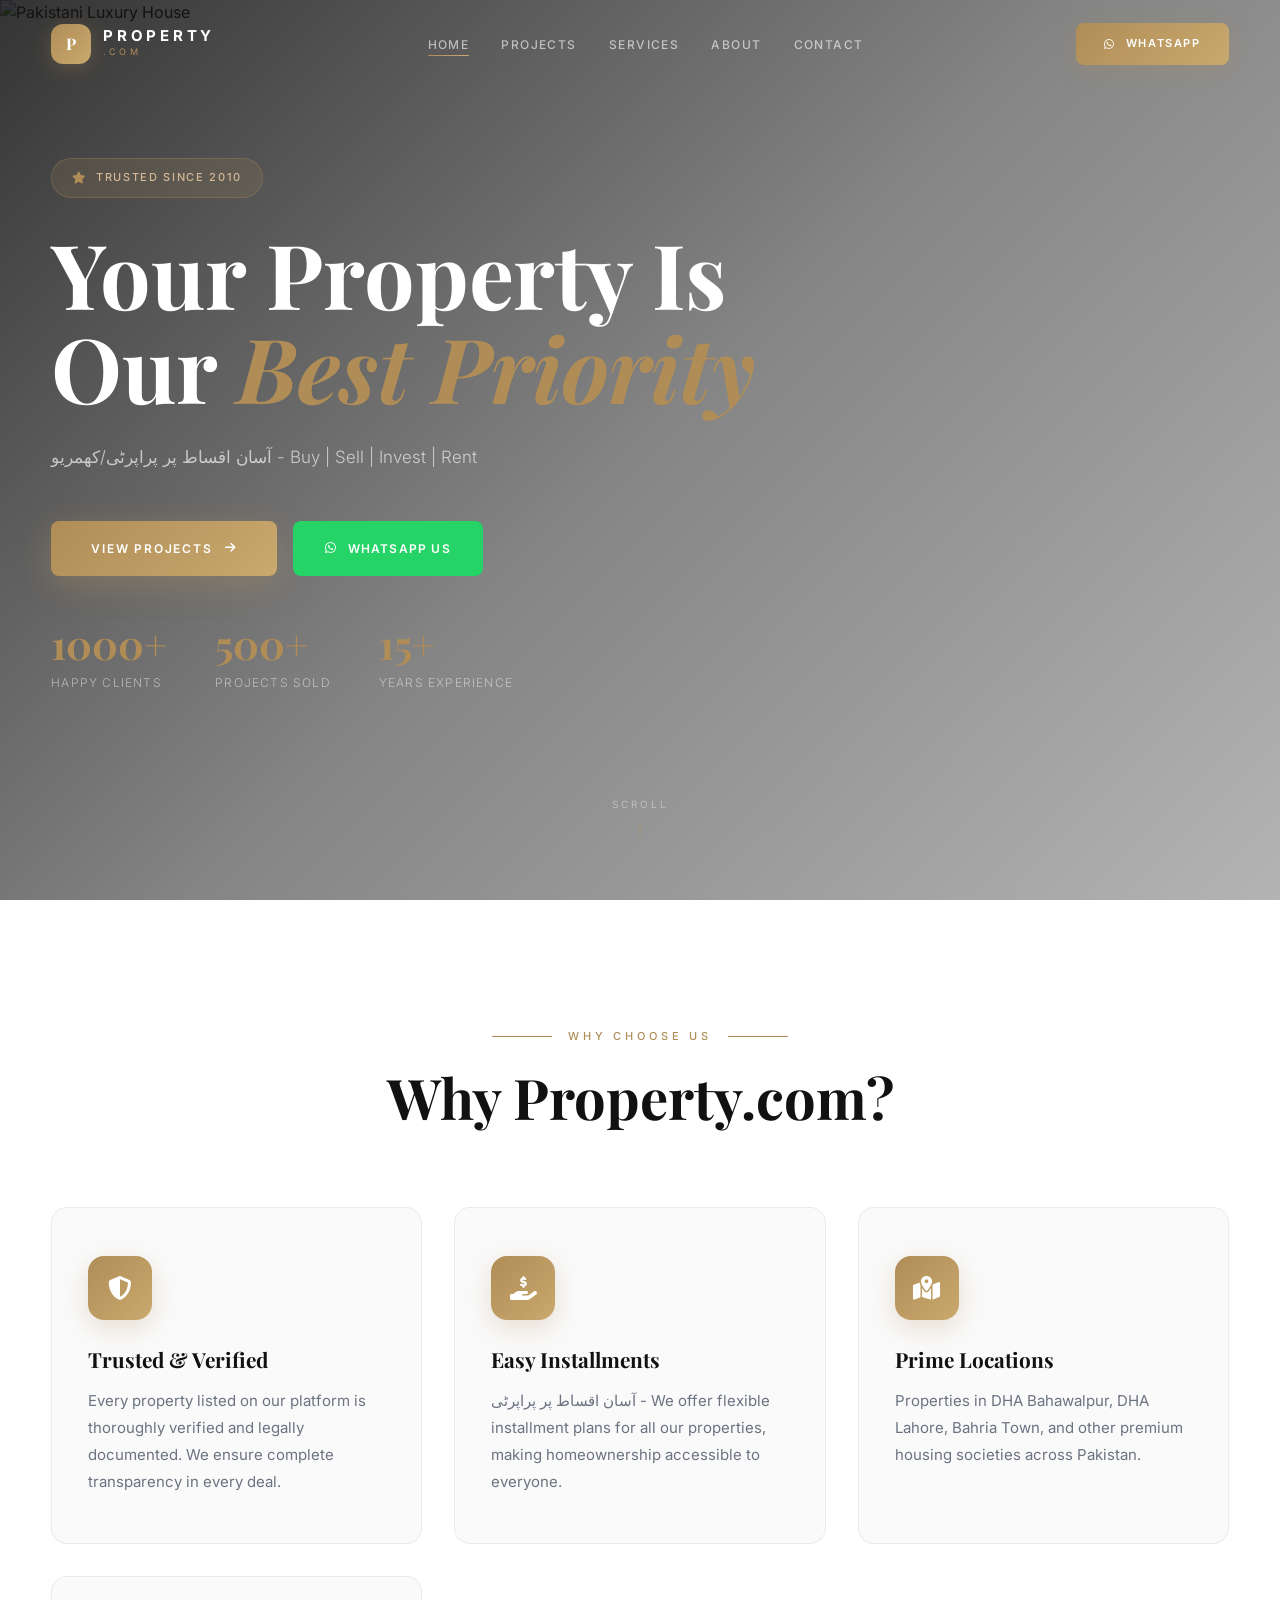
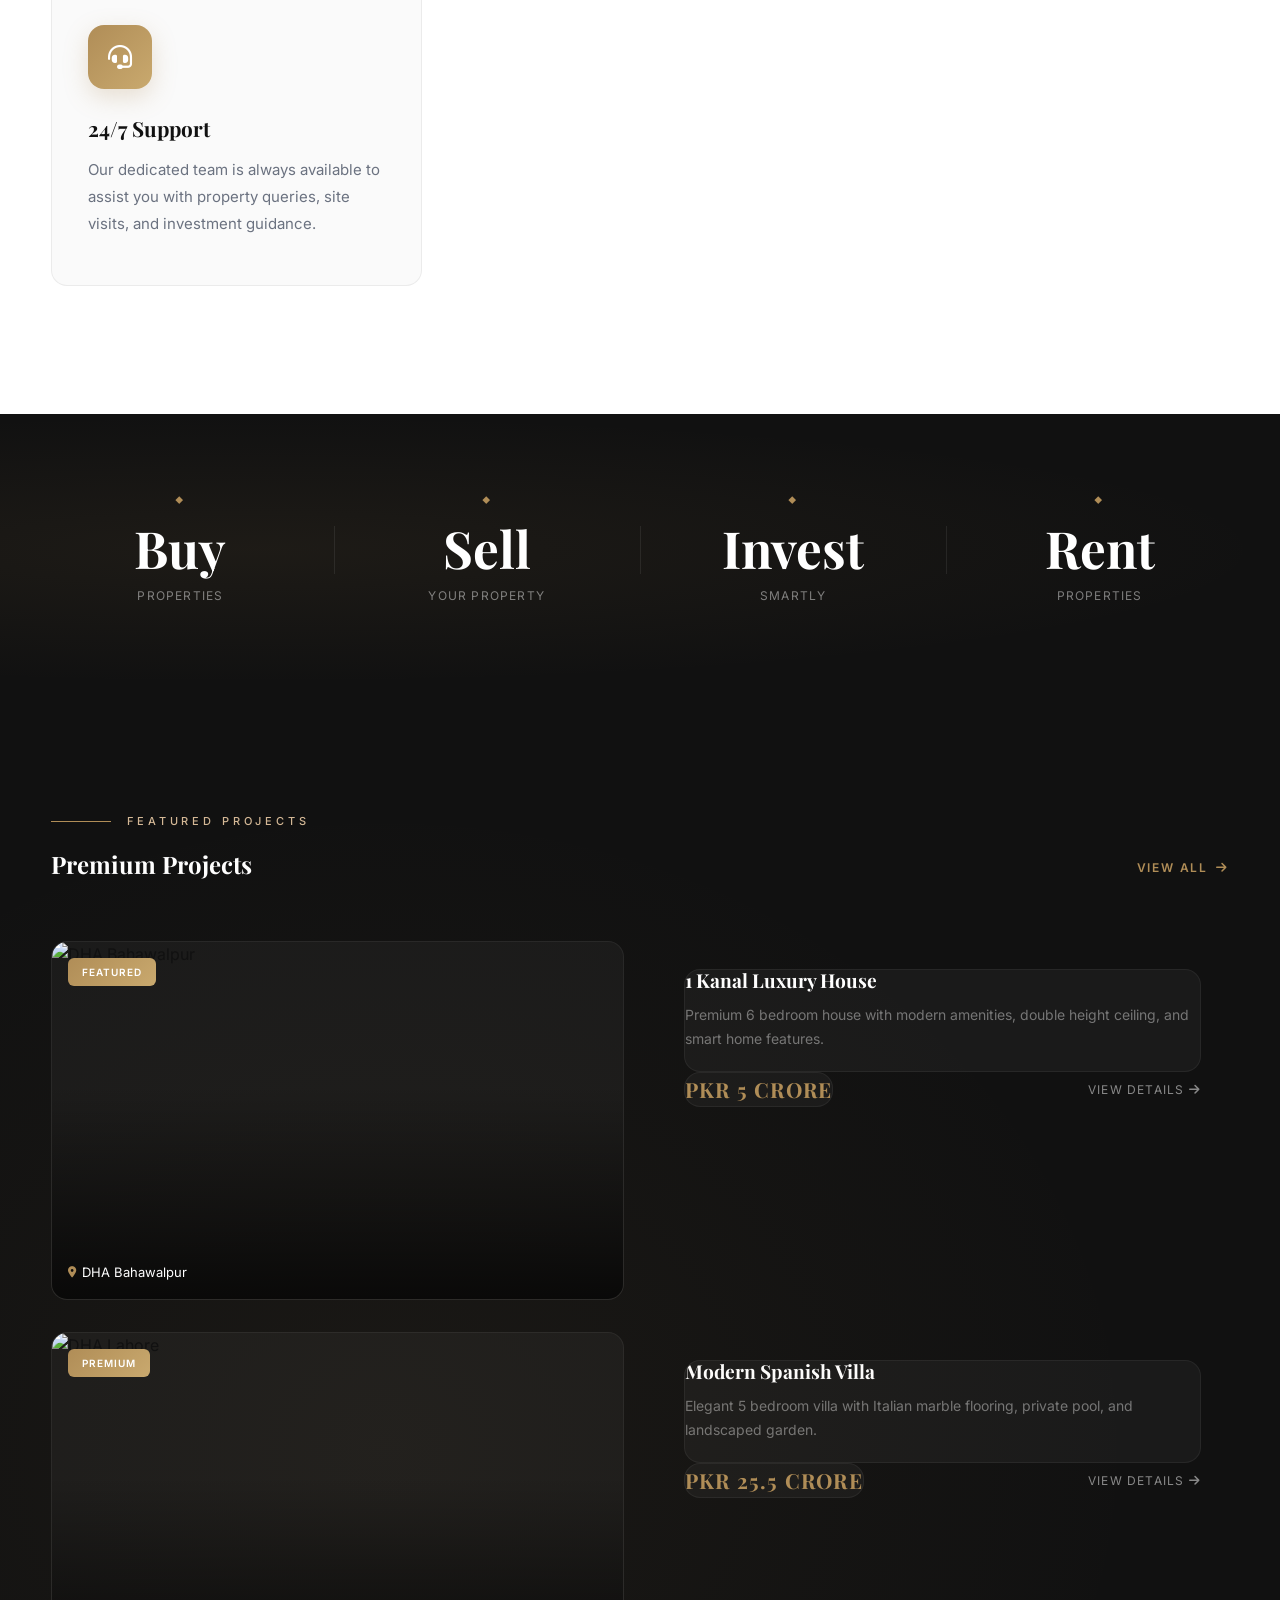
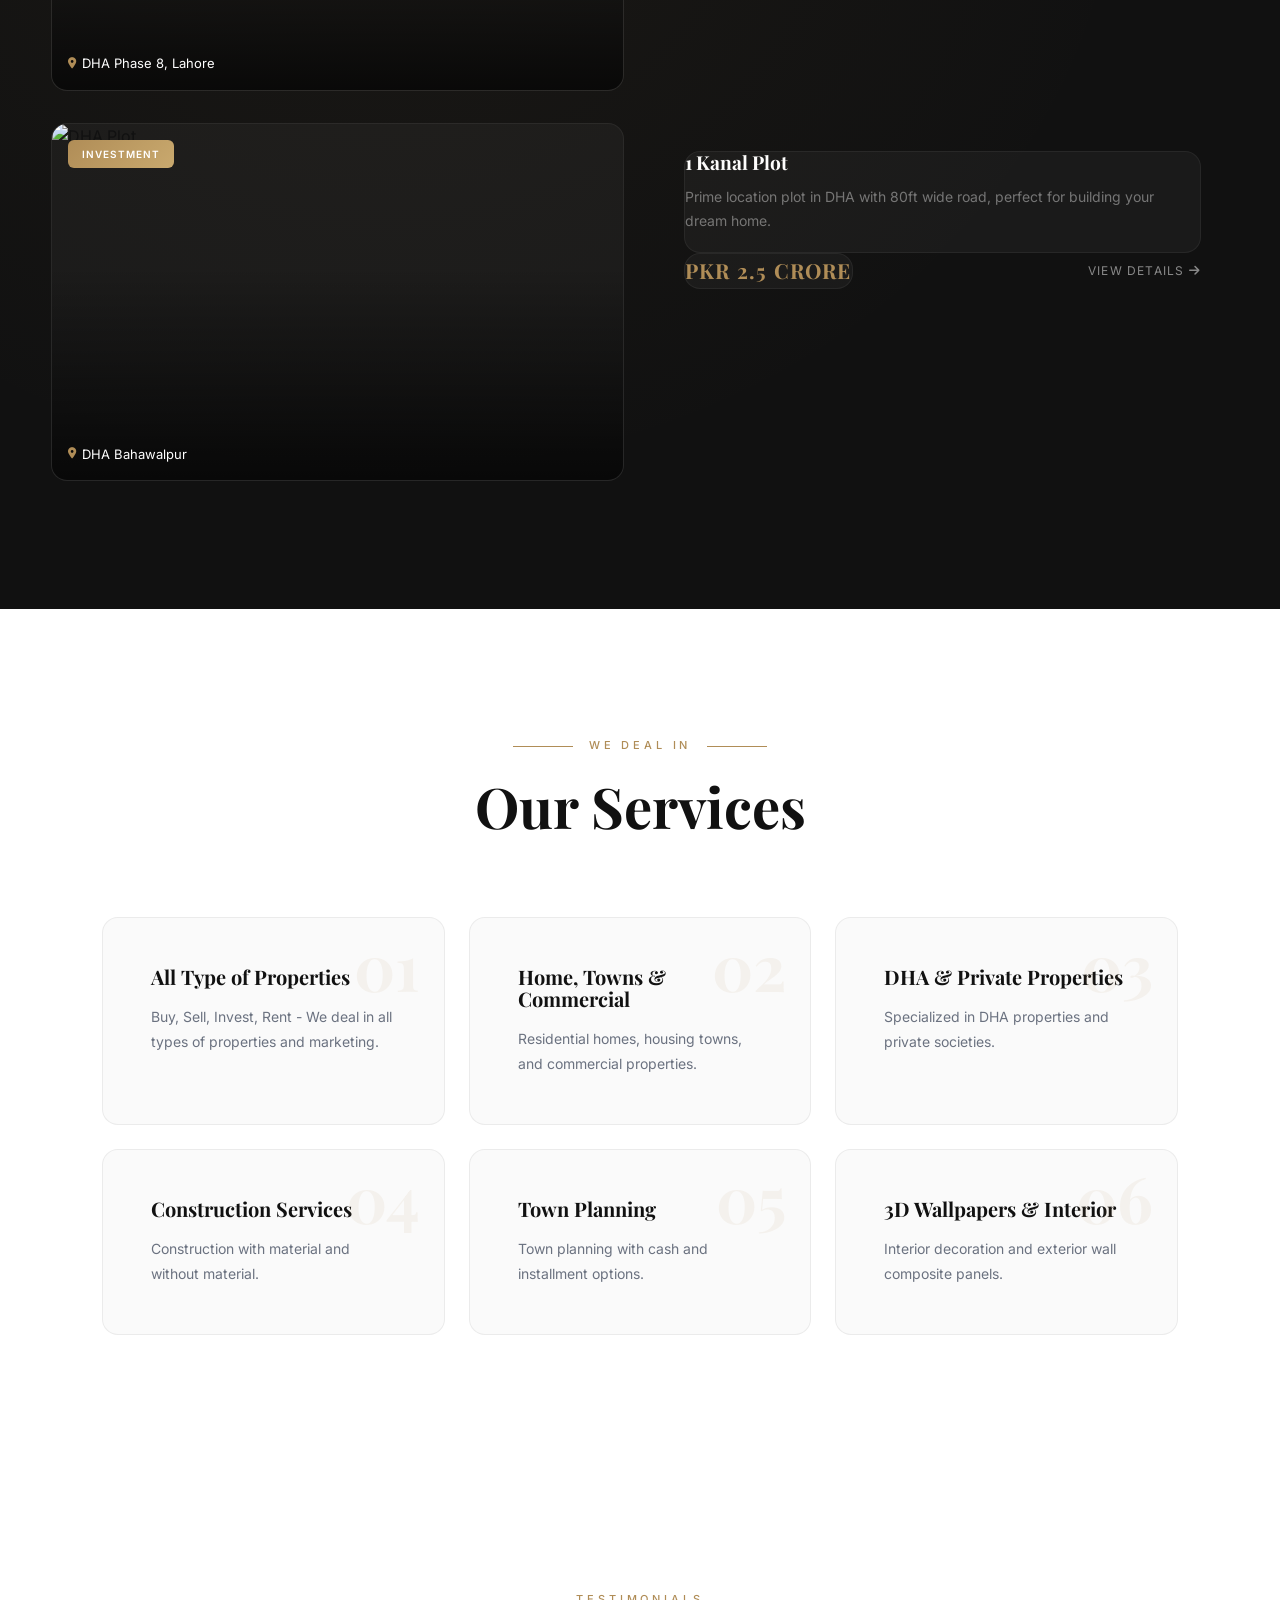
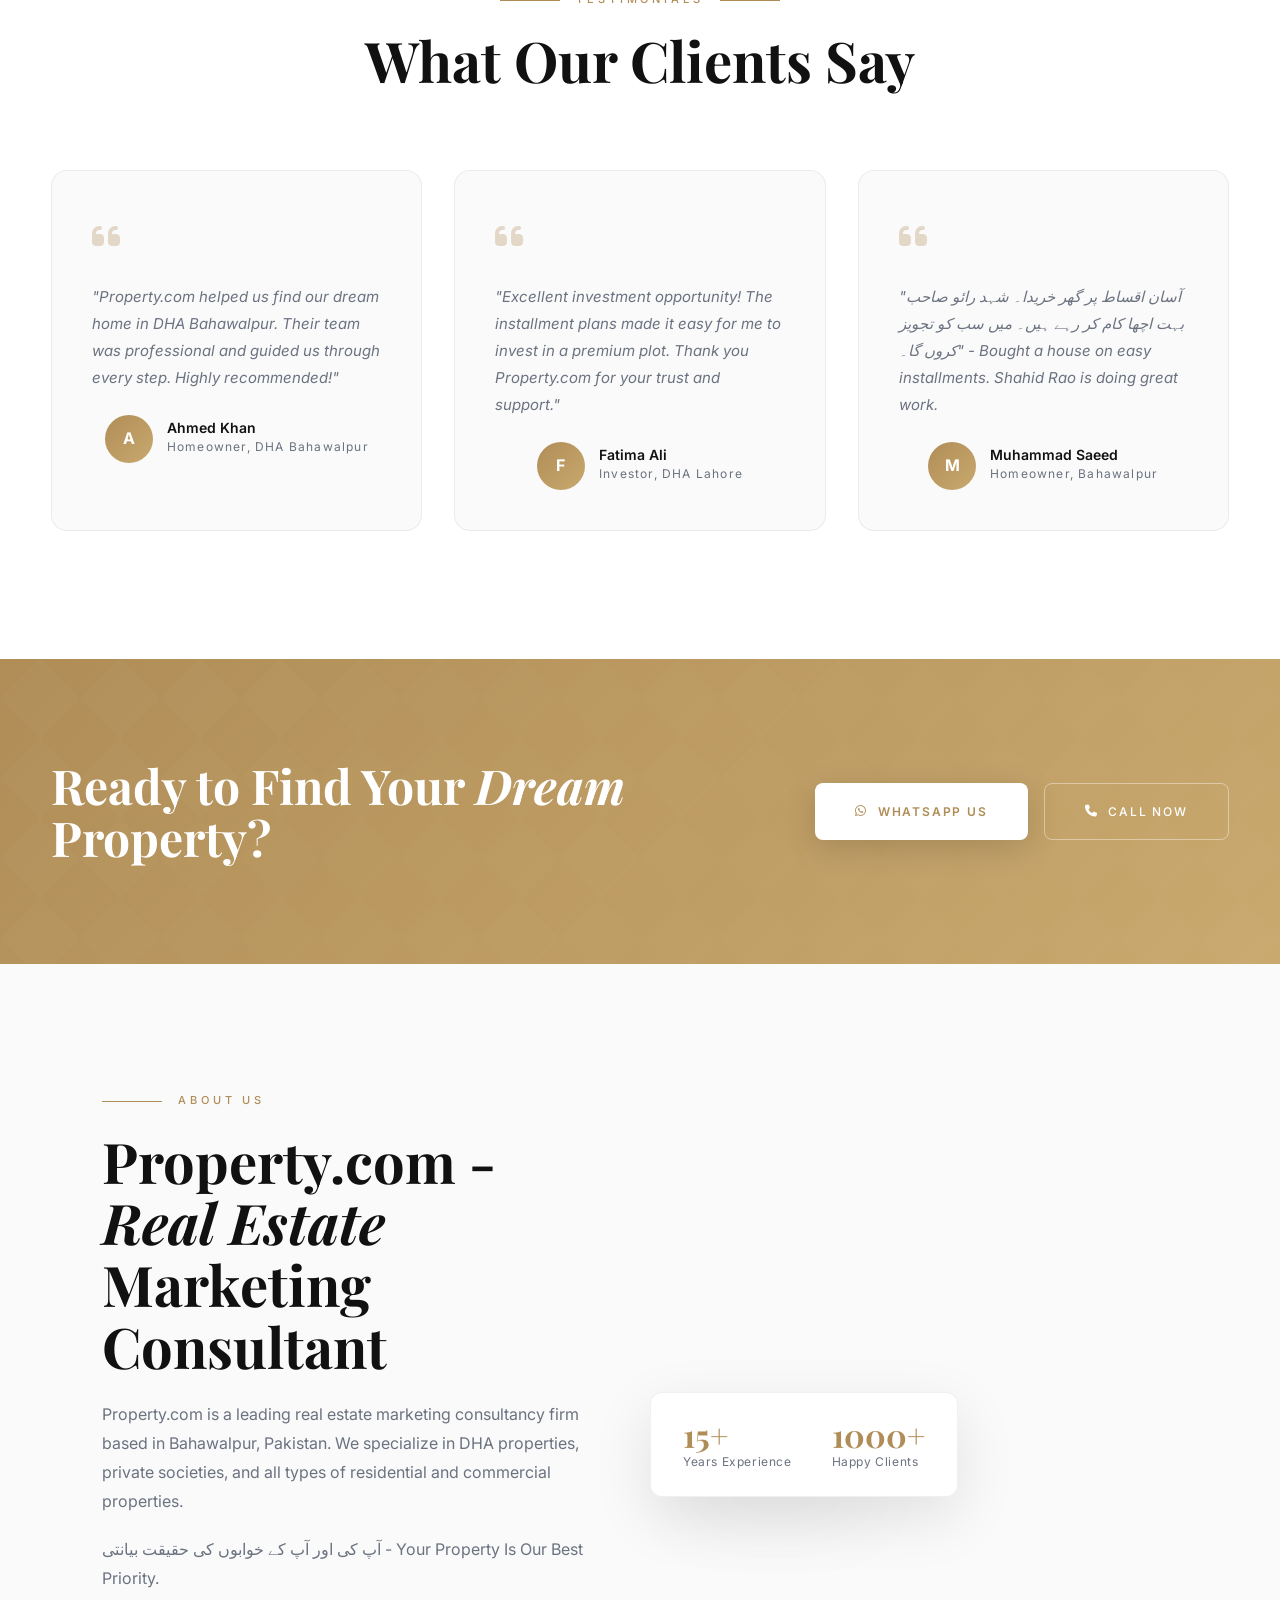
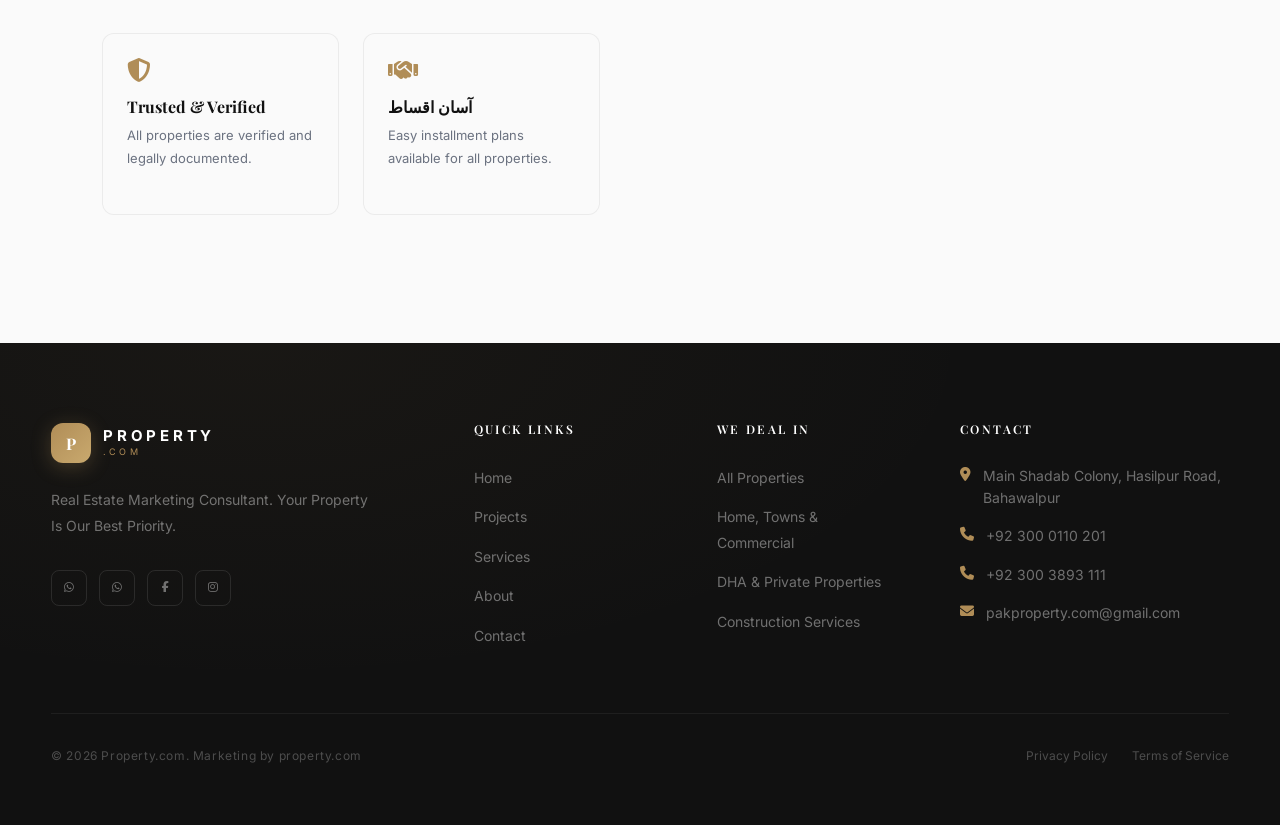
==== index.html @ 74ac12eb "Fix hero mobile optimisation - proper layout and sizing" ====
<!DOCTYPE html>
<html lang="en">
<head>
    <meta charset="UTF-8">
    <meta name="viewport" content="width=device-width, initial-scale=1.0">
    <title>Property.com - Real Estate Marketing Consultant</title>
    <link rel="stylesheet" href="styles.css">
    <link rel="stylesheet" href="https://cdnjs.cloudflare.com/ajax/libs/font-awesome/6.4.0/css/all.min.css">
    <link href="https://fonts.googleapis.com/css2?family=Playfair+Display:wght@400;500;600;700&family=Inter:wght@300;400;500;600;700&display=swap" rel="stylesheet">
    <style>
        /* Premium Home Styles */
        .home-hero-badge {
            display: inline-flex;
            align-items: center;
            gap: 10px;
            background: rgba(176,141,87,0.15);
            border: 1px solid rgba(176,141,87,0.3);
            padding: 10px 20px;
            border-radius: 50px;
            margin-bottom: 28px;
            animation: fadeUp 0.8s ease forwards 0.1s;
            opacity: 0;
        }

        .home-hero-badge i {
            color: var(--gold);
            font-size: 12px;
        }

        .home-hero-badge span {
            color: var(--goldLight);
            font-size: 11px;
            font-weight: 500;
            letter-spacing: 0.15em;
            text-transform: uppercase;
        }

        .hero-stats-row {
            display: flex;
            gap: 48px;
            margin-top: 48px;
            opacity: 0;
            animation: fadeUp 0.8s ease forwards 1.2s;
        }

        .hero-stat {
            text-align: left;
        }

        .hero-stat h3 {
            font-size: 2.5rem;
            font-weight: 700;
            color: var(--gold);
            font-family: var(--fontDisplay);
            line-height: 1;
        }

        .hero-stat p {
            font-size: 12px;
            color: rgba(255,255,255,0.5);
            letter-spacing: 0.1em;
            text-transform: uppercase;
            margin-top: 8px;
        }

        /* Why Choose Us Section */
        .why-section {
            padding: clamp(80px, 10vw, 140px) 0;
            background: #fff;
        }

        .why-grid {
            display: grid;
            grid-template-columns: repeat(auto-fit, minmax(300px, 1fr));
            gap: 32px;
        }

        .why-card {
            padding: 48px 36px;
            border-radius: 16px;
            background: var(--offWhite);
            border: 1px solid var(--border);
            position: relative;
            overflow: hidden;
            transition: all 0.5s cubic-bezier(0.16, 1, 0.3, 1);
        }

        .why-card:hover {
            transform: translateY(-8px);
            border-color: var(--gold);
            box-shadow: 0 20px 60px rgba(176,141,87,0.12);
        }

        .why-card-icon {
            width: 64px;
            height: 64px;
            background: var(--goldGradient);
            border-radius: 16px;
            display: flex;
            align-items: center;
            justify-content: center;
            margin-bottom: 28px;
            box-shadow: 0 8px 24px rgba(176,141,87,0.25);
        }

        .why-card-icon i {
            color: #fff;
            font-size: 1.5rem;
        }

        .why-card h3 {
            font-size: 1.3rem;
            margin-bottom: 16px;
            font-family: var(--fontDisplay);
            color: var(--fg);
        }

        .why-card p {
            color: var(--muted);
            font-size: 15px;
            line-height: 1.8;
        }

        /* Featured Projects Section */
        .featured-projects-section {
            padding: clamp(80px, 10vw, 140px) 0;
            background: var(--dark);
            position: relative;
            overflow: hidden;
        }

        .featured-projects-section::before {
            content: '';
            position: absolute;
            inset: 0;
            background: radial-gradient(ellipse at 30% 50%, rgba(176,141,87,0.06), transparent 60%);
        }

        .featured-projects-section .section-header {
            margin-bottom: 64px;
        }

        .featured-projects-section h2 {
            color: #fff;
        }

        .featured-projects-section .section-tag span {
            color: var(--goldLight);
        }

        .featured-projects-grid {
            display: grid;
            grid-template-columns: repeat(auto-fill, minmax(min(100%, 380px), 1fr));
            gap: 32px;
        }

        .featured-project-card {
            display: block;
            text-decoration: none;
            border-radius: 16px;
            overflow: hidden;
            background: var(--darkCard);
            border: 1px solid rgba(255,255,255,0.06);
            transition: all 0.5s cubic-bezier(0.16, 1, 0.3, 1);
        }

        .featured-project-card:hover {
            transform: translateY(-8px);
            border-color: rgba(176,141,87,0.3);
            box-shadow: 0 20px 60px rgba(0,0,0,0.4);
        }

        .featured-project-image {
            position: relative;
            overflow: hidden;
            aspect-ratio: 16/10;
        }

        .featured-project-image img {
            width: 100%;
            height: 100%;
            object-fit: cover;
            transition: transform 0.8s cubic-bezier(0.16, 1, 0.3, 1);
        }

        .featured-project-card:hover .featured-project-image img {
            transform: scale(1.08);
        }

        .featured-project-image::after {
            content: '';
            position: absolute;
            inset: 0;
            background: linear-gradient(180deg, transparent 40%, rgba(0,0,0,0.7) 100%);
        }

        .featured-project-tag {
            position: absolute;
            top: 16px;
            left: 16px;
            background: var(--goldGradient);
            color: #fff;
            font-size: 10px;
            font-weight: 600;
            padding: 6px 14px;
            border-radius: 6px;
            letter-spacing: 0.1em;
            text-transform: uppercase;
            z-index: 1;
        }

        .featured-project-location {
            position: absolute;
            bottom: 16px;
            left: 16px;
            display: flex;
            align-items: center;
            gap: 6px;
            color: #fff;
            font-size: 13px;
            z-index: 1;
        }

        .featured-project-location i {
            color: var(--gold);
            font-size: 11px;
        }

        .featured-project-info {
            padding: 28px;
        }

        .featured-project-info h3 {
            color: #fff;
            font-size: 1.2rem;
            font-family: var(--fontDisplay);
            margin-bottom: 12px;
        }

        .featured-project-info p {
            color: rgba(255,255,255,0.4);
            font-size: 14px;
            line-height: 1.7;
            margin-bottom: 20px;
        }

        .featured-project-price {
            display: flex;
            align-items: center;
            justify-content: space-between;
        }

        .featured-project-price span {
            color: var(--gold);
            font-size: 1.3rem;
            font-weight: 700;
            font-family: var(--fontDisplay);
        }

        .featured-project-price a {
            color: rgba(255,255,255,0.5);
            font-size: 12px;
            letter-spacing: 0.1em;
            text-transform: uppercase;
            transition: color 0.3s;
        }

        .featured-project-price a:hover {
            color: var(--gold);
        }

        /* Testimonials */
        .testimonials-section {
            padding: clamp(80px, 10vw, 140px) 0;
            background: #fff;
        }

        .testimonials-grid {
            display: grid;
            grid-template-columns: repeat(auto-fit, minmax(320px, 1fr));
            gap: 32px;
        }

        .testimonial-card {
            padding: 40px;
            border-radius: 16px;
            background: var(--offWhite);
            border: 1px solid var(--border);
            position: relative;
            transition: all 0.4s;
        }

        .testimonial-card:hover {
            border-color: var(--gold);
            box-shadow: 0 12px 40px rgba(176,141,87,0.08);
        }

        .testimonial-card .quote-icon {
            color: var(--gold);
            font-size: 2rem;
            margin-bottom: 20px;
            opacity: 0.3;
        }

        .testimonial-card p {
            color: var(--muted);
            font-size: 15px;
            line-height: 1.8;
            font-style: italic;
            margin-bottom: 24px;
        }

        .testimonial-author {
            display: flex;
            align-items: center;
            gap: 14px;
        }

        .testimonial-author-avatar {
            width: 48px;
            height: 48px;
            border-radius: 50%;
            background: var(--goldGradient);
            display: flex;
            align-items: center;
            justify-content: center;
        }

        .testimonial-author-avatar span {
            color: #fff;
            font-weight: 700;
            font-size: 16px;
        }

        .testimonial-author-info h4 {
            font-size: 14px;
            font-weight: 600;
            color: var(--fg);
            font-family: var(--fontBody);
        }

        .testimonial-author-info p {
            font-size: 12px;
            color: var(--muted);
            font-style: normal;
            margin: 0;
        }

        /* CTA Banner */
        .cta-banner-section {
            padding: clamp(60px, 8vw, 100px) 0;
            position: relative;
            overflow: hidden;
        }

        .cta-banner-bg {
            position: absolute;
            inset: 0;
            background: var(--goldGradient);
        }

        .cta-banner-bg::before {
            content: '';
            position: absolute;
            inset: 0;
            background: url('data:image/svg+xml,<svg xmlns="http://www.w3.org/2000/svg" viewBox="0 0 80 80"><path fill="rgba(255,255,255,0.05)" d="M40 0L80 40L40 80L0 40z"/></svg>') repeat;
            background-size: 80px 80px;
            opacity: 0.3;
        }

        .cta-banner-content {
            position: relative;
            display: flex;
            align-items: center;
            justify-content: space-between;
            flex-wrap: wrap;
            gap: 40px;
        }

        .cta-banner-content h2 {
            color: #fff;
            font-size: clamp(2rem, 4vw, 3rem);
            max-width: 600px;
        }

        .cta-banner-content h2 span {
            font-style: italic;
        }

        .cta-banner-buttons {
            display: flex;
            flex-wrap: wrap;
            gap: 16px;
        }

        .btn-white {
            display: inline-flex;
            align-items: center;
            gap: 10px;
            background: #fff;
            color: var(--gold);
            font-size: 12px;
            font-weight: 600;
            letter-spacing: 0.15em;
            text-transform: uppercase;
            padding: 18px 40px;
            border-radius: 8px;
            border: none;
            cursor: pointer;
            box-shadow: 0 8px 32px rgba(0,0,0,0.15);
            transition: all 0.4s;
            font-family: var(--fontBody);
            text-decoration: none;
        }

        .btn-white:hover {
            transform: translateY(-2px);
            box-shadow: 0 12px 40px rgba(0,0,0,0.2);
        }

        .btn-outline-white {
            display: inline-flex;
            align-items: center;
            gap: 10px;
            border: 1px solid rgba(255,255,255,0.4);
            color: #fff;
            font-size: 12px;
            font-weight: 500;
            letter-spacing: 0.15em;
            text-transform: uppercase;
            padding: 18px 40px;
            border-radius: 8px;
            background: transparent;
            cursor: pointer;
            transition: all 0.4s;
            font-family: var(--fontBody);
            text-decoration: none;
        }

        .btn-outline-white:hover {
            background: rgba(255,255,255,0.1);
            border-color: #fff;
        }

        @media (max-width: 768px) {
            .hero-stats-row {
                display: grid;
                grid-template-columns: repeat(3, 1fr);
                gap: 16px;
            }

            .hero-stat {
                text-align: center;
            }

            .hero-stat h3 {
                font-size: 1.6rem;
            }

            .why-grid {
                grid-template-columns: 1fr;
            }

            .testimonials-grid {
                grid-template-columns: 1fr;
            }

            .cta-banner-content {
                text-align: center;
                justify-content: center;
            }

            .cta-banner-buttons {
                justify-content: center;
            }

            .featured-project-price {
                flex-direction: column;
                align-items: flex-start;
                gap: 12px;
            }

            .about-content > div[style*="grid"] {
                grid-template-columns: 1fr !important;
                gap: 16px !important;
            }
        }

        @media (max-width: 480px) {
            .hero-stats-row {
                gap: 8px;
            }

            .hero-stat h3 {
                font-size: 1.3rem;
            }

            .hero-stat p {
                font-size: 8px;
                letter-spacing: 0.03em;
            }

            .home-hero-badge {
                padding: 6px 12px;
                gap: 6px;
            }

            .home-hero-badge span {
                font-size: 8px;
                letter-spacing: 0.08em;
            }

            .why-card {
                padding: 24px 20px;
            }

            .testimonial-card {
                padding: 24px 20px;
            }

            .testimonial-card .quote-icon {
                font-size: 1.5rem;
            }

            .testimonial-author {
                flex-direction: column;
                align-items: flex-start;
                gap: 12px;
            }
        }
    </style>
</head>
<body>
    <!-- Navigation -->
    <nav class="navbar" id="navbar">
        <div class="nav-container">
            <a href="index.html" class="logo">
                <div class="logo-icon">
                    <span>P</span>
                </div>
                <div class="logo-text">
                    <span class="name">PROPERTY</span>
                    <span class="tagline">.com</span>
                </div>
            </a>
            <button class="mobile-menu-btn" id="mobileMenuBtn">
                <i class="fas fa-bars"></i>
            </button>
            <ul class="nav-links" id="navLinks">
                <li><a href="index.html" class="active">Home</a></li>
                <li><a href="properties.html">Projects</a></li>
                <li><a href="services.html">Services</a></li>
                <li><a href="about.html">About</a></li>
                <li><a href="contact.html">Contact</a></li>
            </ul>
            <a href="https://wa.me/923000110201" class="nav-cta" target="_blank"><i class="fab fa-whatsapp"></i> WhatsApp</a>
        </div>
    </nav>

    <!-- Hero Section -->
    <section class="hero">
        <div class="hero-bg">
            <img src="https://images.unsplash.com/photo-1757359056339-22968344cce6?w=1920&q=85" alt="Pakistani Luxury House">
        </div>
        <div class="hero-content">
            <div class="hero-inner">
                <div class="home-hero-badge">
                    <i class="fas fa-star"></i>
                    <span>Trusted Since 2010</span>
                </div>
                <h1>Your Property Is Our <span>Best Priority</span></h1>
                <p>آسان اقساط پر پراپرٹی/کھمریو - Buy | Sell | Invest | Rent</p>
                <div class="hero-buttons">
                    <a href="properties.html" class="btn-primary">View Projects <i class="fas fa-arrow-right"></i></a>
                    <a href="https://wa.me/923000110201" class="btn-whatsapp" target="_blank"><i class="fab fa-whatsapp"></i> WhatsApp Us</a>
                </div>
                <div class="hero-stats-row">
                    <div class="hero-stat">
                        <h3>1000+</h3>
                        <p>Happy Clients</p>
                    </div>
                    <div class="hero-stat">
                        <h3>500+</h3>
                        <p>Projects Sold</p>
                    </div>
                    <div class="hero-stat">
                        <h3>15+</h3>
                        <p>Years Experience</p>
                    </div>
                </div>
            </div>
        </div>
        <div class="scroll-indicator">
            <span>Scroll</span>
            <div class="line"></div>
        </div>
    </section>

    <!-- Why Choose Us Section -->
    <section class="why-section">
        <div class="container">
            <div class="services-header">
                <div class="section-tag" style="justify-content: center;">
                    <div class="line"></div>
                    <span>Why Choose Us</span>
                    <div class="line"></div>
                </div>
                <h2>Why <span>Property.com</span>?</h2>
            </div>
            <div class="why-grid">
                <div class="why-card">
                    <div class="why-card-icon">
                        <i class="fas fa-shield-alt"></i>
                    </div>
                    <h3>Trusted & Verified</h3>
                    <p>Every property listed on our platform is thoroughly verified and legally documented. We ensure complete transparency in every deal.</p>
                </div>
                <div class="why-card">
                    <div class="why-card-icon">
                        <i class="fas fa-hand-holding-usd"></i>
                    </div>
                    <h3>Easy Installments</h3>
                    <p>آسان اقساط پر پراپرٹی - We offer flexible installment plans for all our properties, making homeownership accessible to everyone.</p>
                </div>
                <div class="why-card">
                    <div class="why-card-icon">
                        <i class="fas fa-map-marked-alt"></i>
                    </div>
                    <h3>Prime Locations</h3>
                    <p>Properties in DHA Bahawalpur, DHA Lahore, Bahria Town, and other premium housing societies across Pakistan.</p>
                </div>
                <div class="why-card">
                    <div class="why-card-icon">
                        <i class="fas fa-headset"></i>
                    </div>
                    <h3>24/7 Support</h3>
                    <p>Our dedicated team is always available to assist you with property queries, site visits, and investment guidance.</p>
                </div>
            </div>
        </div>
    </section>

    <!-- Stats Section -->
    <section class="stats-section">
        <div class="container">
            <div class="stats-grid">
                <div class="stat-item">
                    <div class="stat-icon">◆</div>
                    <div class="stat-value">Buy</div>
                    <div class="stat-label">Properties</div>
                </div>
                <div class="stat-item">
                    <div class="stat-icon">◆</div>
                    <div class="stat-value">Sell</div>
                    <div class="stat-label">Your Property</div>
                </div>
                <div class="stat-item">
                    <div class="stat-icon">◆</div>
                    <div class="stat-value">Invest</div>
                    <div class="stat-label">Smartly</div>
                </div>
                <div class="stat-item">
                    <div class="stat-icon">◆</div>
                    <div class="stat-value">Rent</div>
                    <div class="stat-label">Properties</div>
                </div>
            </div>
        </div>
    </section>

    <!-- Featured Projects Section -->
    <section class="featured-projects-section">
        <div class="container">
            <div class="section-header">
                <div>
                    <div class="section-tag">
                        <div class="line"></div>
                        <span>Featured Projects</span>
                    </div>
                    <h2>Premium <span>Projects</span></h2>
                </div>
                <a href="properties.html" class="view-all" style="color: var(--gold);">View All <i class="fas fa-arrow-right"></i></a>
            </div>
            <div class="featured-projects-grid">
                <a href="https://wa.me/923000110201?text=Hi%20Property.com%20I'm%20interested%20in%20DHA%20Bahawalpur%20Luxury%20House" class="featured-project-card" target="_blank">
                    <div class="featured-project-image">
                        <img src="https://images.unsplash.com/photo-1600585154340-be6161a56a0c?w=800&h=600&fit=crop" alt="DHA Bahawalpur" loading="lazy">
                        <span class="featured-project-tag">Featured</span>
                        <div class="featured-project-location">
                            <i class="fas fa-map-marker-alt"></i> DHA Bahawalpur
                        </div>
                    </div>
                    <div class="featured-project-info">
                        <h3>1 Kanal Luxury House</h3>
                        <p>Premium 6 bedroom house with modern amenities, double height ceiling, and smart home features.</p>
                        <div class="featured-project-price">
                            <span>PKR 5 Crore</span>
                            <a href="#">View Details <i class="fas fa-arrow-right"></i></a>
                        </div>
                    </div>
                </a>
                <a href="https://wa.me/923000110201?text=Hi%20Property.com%20I'm%20interested%20in%20DHA%20Lahore%20Spanish%20Villa" class="featured-project-card" target="_blank">
                    <div class="featured-project-image">
                        <img src="https://images.unsplash.com/photo-1600596542815-ffad4c1539a9?w=800&h=600&fit=crop" alt="DHA Lahore" loading="lazy">
                        <span class="featured-project-tag">Premium</span>
                        <div class="featured-project-location">
                            <i class="fas fa-map-marker-alt"></i> DHA Phase 8, Lahore
                        </div>
                    </div>
                    <div class="featured-project-info">
                        <h3>Modern Spanish Villa</h3>
                        <p>Elegant 5 bedroom villa with Italian marble flooring, private pool, and landscaped garden.</p>
                        <div class="featured-project-price">
                            <span>PKR 25.5 Crore</span>
                            <a href="#">View Details <i class="fas fa-arrow-right"></i></a>
                        </div>
                    </div>
                </a>
                <a href="https://wa.me/923000110201?text=Hi%20Property.com%20I'm%20interested%20in%20DHA%20Bahawalpur%20Plot" class="featured-project-card" target="_blank">
                    <div class="featured-project-image">
                        <img src="https://images.unsplash.com/photo-1613490493576-7fde63acd811?w=800&h=600&fit=crop" alt="DHA Plot" loading="lazy">
                        <span class="featured-project-tag">Investment</span>
                        <div class="featured-project-location">
                            <i class="fas fa-map-marker-alt"></i> DHA Bahawalpur
                        </div>
                    </div>
                    <div class="featured-project-info">
                        <h3>1 Kanal Plot</h3>
                        <p>Prime location plot in DHA with 80ft wide road, perfect for building your dream home.</p>
                        <div class="featured-project-price">
                            <span>PKR 2.5 Crore</span>
                            <a href="#">View Details <i class="fas fa-arrow-right"></i></a>
                        </div>
                    </div>
                </a>
            </div>
        </div>
    </section>

    <!-- Services Section -->
    <section class="services-section">
        <div class="container">
            <div class="services-header">
                <div class="section-tag" style="justify-content: center;">
                    <div class="line"></div>
                    <span>We Deal In</span>
                    <div class="line"></div>
                </div>
                <h2>Our <span>Services</span></h2>
            </div>
            <div class="services-grid">
                <div class="service-card">
                    <span class="service-number">01</span>
                    <h3>All Type of Properties</h3>
                    <p>Buy, Sell, Invest, Rent - We deal in all types of properties and marketing.</p>
                </div>
                <div class="service-card">
                    <span class="service-number">02</span>
                    <h3>Home, Towns & Commercial</h3>
                    <p>Residential homes, housing towns, and commercial properties.</p>
                </div>
                <div class="service-card">
                    <span class="service-number">03</span>
                    <h3>DHA & Private Properties</h3>
                    <p>Specialized in DHA properties and private societies.</p>
                </div>
                <div class="service-card">
                    <span class="service-number">04</span>
                    <h3>Construction Services</h3>
                    <p>Construction with material and without material.</p>
                </div>
                <div class="service-card">
                    <span class="service-number">05</span>
                    <h3>Town Planning</h3>
                    <p>Town planning with cash and installment options.</p>
                </div>
                <div class="service-card">
                    <span class="service-number">06</span>
                    <h3>3D Wallpapers & Interior</h3>
                    <p>Interior decoration and exterior wall composite panels.</p>
                </div>
            </div>
        </div>
    </section>

    <!-- Testimonials Section -->
    <section class="testimonials-section">
        <div class="container">
            <div class="services-header">
                <div class="section-tag" style="justify-content: center;">
                    <div class="line"></div>
                    <span>Testimonials</span>
                    <div class="line"></div>
                </div>
                <h2>What Our <span>Clients Say</span></h2>
            </div>
            <div class="testimonials-grid">
                <div class="testimonial-card">
                    <div class="quote-icon"><i class="fas fa-quote-left"></i></div>
                    <p>"Property.com helped us find our dream home in DHA Bahawalpur. Their team was professional and guided us through every step. Highly recommended!"</p>
                    <div class="testimonial-author">
                        <div class="testimonial-author-avatar">
                            <span>A</span>
                        </div>
                        <div class="testimonial-author-info">
                            <h4>Ahmed Khan</h4>
                            <p>Homeowner, DHA Bahawalpur</p>
                        </div>
                    </div>
                </div>
                <div class="testimonial-card">
                    <div class="quote-icon"><i class="fas fa-quote-left"></i></div>
                    <p>"Excellent investment opportunity! The installment plans made it easy for me to invest in a premium plot. Thank you Property.com for your trust and support."</p>
                    <div class="testimonial-author">
                        <div class="testimonial-author-avatar">
                            <span>F</span>
                        </div>
                        <div class="testimonial-author-info">
                            <h4>Fatima Ali</h4>
                            <p>Investor, DHA Lahore</p>
                        </div>
                    </div>
                </div>
                <div class="testimonial-card">
                    <div class="quote-icon"><i class="fas fa-quote-left"></i></div>
                    <p>"آسان اقساط پر گھر خریدا۔ شہد رائو صاحب بہت اچھا کام کر رہے ہیں۔ میں سب کو تجویز کروں گا۔" - Bought a house on easy installments. Shahid Rao is doing great work.</p>
                    <div class="testimonial-author">
                        <div class="testimonial-author-avatar">
                            <span>M</span>
                        </div>
                        <div class="testimonial-author-info">
                            <h4>Muhammad Saeed</h4>
                            <p>Homeowner, Bahawalpur</p>
                        </div>
                    </div>
                </div>
            </div>
        </div>
    </section>

    <!-- CTA Banner -->
    <section class="cta-banner-section">
        <div class="cta-banner-bg"></div>
        <div class="container">
            <div class="cta-banner-content">
                <h2>Ready to Find Your <span>Dream</span> Property?</h2>
                <div class="cta-banner-buttons">
                    <a href="https://wa.me/923000110201?text=Hi%20Property.com%20I%20want%20to%20buy%20a%20property" class="btn-white" target="_blank"><i class="fab fa-whatsapp"></i> WhatsApp Us</a>
                    <a href="tel:+923000110201" class="btn-outline-white"><i class="fas fa-phone"></i> Call Now</a>
                </div>
            </div>
        </div>
    </section>

    <!-- About Section -->
    <section class="about-section">
        <div class="container">
            <div class="about-grid">
                <div class="about-content">
                    <div class="section-tag">
                        <div class="line"></div>
                        <span>About Us</span>
                    </div>
                    <h2>Property.com - <span>Real Estate</span> Marketing Consultant</h2>
                    <p>Property.com is a leading real estate marketing consultancy firm based in Bahawalpur, Pakistan. We specialize in DHA properties, private societies, and all types of residential and commercial properties.</p>
                    <p>آپ کی اور آپ کے خوابوں کی حقیقت بیانتی - Your Property Is Our Best Priority.</p>
                    <div style="display: grid; grid-template-columns: repeat(2, 1fr); gap: 24px; margin-top: 40px;">
                        <div style="padding: 24px; background: var(--offWhite); border-radius: 12px; border: 1px solid var(--border);">
                            <i class="fas fa-shield-alt" style="color: var(--gold); font-size: 1.5rem; margin-bottom: 16px;"></i>
                            <h4 style="font-size: 1rem; margin-bottom: 8px; font-family: var(--fontDisplay);">Trusted & Verified</h4>
                            <p style="font-size: 13px; color: var(--muted);">All properties are verified and legally documented.</p>
                        </div>
                        <div style="padding: 24px; background: var(--offWhite); border-radius: 12px; border: 1px solid var(--border);">
                            <i class="fas fa-handshake" style="color: var(--gold); font-size: 1.5rem; margin-bottom: 16px;"></i>
                            <h4 style="font-size: 1rem; margin-bottom: 8px; font-family: var(--fontDisplay);">آسان اقساط</h4>
                            <p style="font-size: 13px; color: var(--muted);">Easy installment plans available for all properties.</p>
                        </div>
                    </div>
                </div>
                <div class="about-image">
                    <img src="https://images.unsplash.com/photo-1600607687939-ce8a6c25118c?w=800&q=80" alt="Pakistani Luxury House" loading="lazy">
                    <div class="about-stats">
                        <div class="about-stat">
                            <h4>15+</h4>
                            <p>Years Experience</p>
                        </div>
                        <div class="about-stat">
                            <h4>1000+</h4>
                            <p>Happy Clients</p>
                        </div>
                    </div>
                </div>
            </div>
        </div>
    </section>

    <!-- Footer -->
    <footer class="footer">
        <div class="footer-content">
            <div class="footer-grid">
                <div class="footer-brand">
                    <a href="index.html" class="footer-logo">
                        <div class="logo-icon">
                            <span>P</span>
                        </div>
                        <div class="logo-text">
                            <span class="name">PROPERTY</span>
                            <span class="tagline">.com</span>
                        </div>
                    </a>
                    <p>Real Estate Marketing Consultant. Your Property Is Our Best Priority.</p>
                    <div class="footer-social">
                        <a href="https://wa.me/923000110201" target="_blank"><i class="fab fa-whatsapp"></i></a>
                        <a href="https://wa.me/923003893111" target="_blank"><i class="fab fa-whatsapp"></i></a>
                        <a href="https://facebook.com/pakproperty.com" target="_blank"><i class="fab fa-facebook-f"></i></a>
                        <a href="https://instagram.com/pakproperty.com" target="_blank"><i class="fab fa-instagram"></i></a>
                    </div>
                </div>
                <div class="footer-col">
                    <h4>Quick Links</h4>
                    <ul>
                        <li><a href="index.html">Home</a></li>
                        <li><a href="properties.html">Projects</a></li>
                        <li><a href="services.html">Services</a></li>
                        <li><a href="about.html">About</a></li>
                        <li><a href="contact.html">Contact</a></li>
                    </ul>
                </div>
                <div class="footer-col">
                    <h4>We Deal In</h4>
                    <ul>
                        <li><a href="services.html">All Properties</a></li>
                        <li><a href="services.html">Home, Towns & Commercial</a></li>
                        <li><a href="services.html">DHA & Private Properties</a></li>
                        <li><a href="services.html">Construction Services</a></li>
                    </ul>
                </div>
                <div class="footer-col">
                    <h4>Contact</h4>
                    <div class="footer-contact">
                        <span><i class="fas fa-map-marker-alt"></i> Main Shadab Colony, Hasilpur Road, Bahawalpur</span>
                        <span><i class="fas fa-phone"></i> +92 300 0110 201</span>
                        <span><i class="fas fa-phone"></i> +92 300 3893 111</span>
                        <span><i class="fas fa-envelope"></i> pakproperty.com@gmail.com</span>
                    </div>
                </div>
            </div>
            <div class="footer-bottom">
                <p>&copy; 2026 Property.com. Marketing by property.com</p>
                <div class="footer-links">
                    <a href="#">Privacy Policy</a>
                    <a href="#">Terms of Service</a>
                </div>
            </div>
        </div>
    </footer>

    <script src="script.js"></script>
</body>
</html>
---- styles.css ----
/* CSS Variables - Luxury Gold Theme */
:root {
    --gold: #b08d57;
    --goldLight: #d4b896;
    --goldGradient: linear-gradient(135deg, #b08d57, #c9a96e);
    --fg: #111111;
    --muted: #6b7280;
    --mutedLight: #9ca3af;
    --border: rgba(0,0,0,0.06);
    --white: #ffffff;
    --offWhite: #fafafa;
    --dark: #111111;
    --darkCard: #1a1a1a;
    --darkMuted: #888888;
    --fontDisplay: 'Playfair Display', Georgia, serif;
    --fontBody: 'Inter', -apple-system, sans-serif;
    --sectionPadding: clamp(80px, 10vw, 160px) clamp(24px, 4vw, 64px);
    --transition: 0.3s cubic-bezier(0.16, 1, 0.3, 1);
    --transitionSlow: 0.5s cubic-bezier(0.16, 1, 0.3, 1);
}

/* Reset & Base */
* {
    margin: 0;
    padding: 0;
    box-sizing: border-box;
}

html {
    scroll-behavior: smooth;
}

body {
    font-family: var(--fontBody);
    line-height: 1.6;
    color: var(--fg);
    background: var(--offWhite);
}

a {
    text-decoration: none;
    color: inherit;
}

ul {
    list-style: none;
}

img {
    max-width: 100%;
    height: auto;
}

/* Typography */
h1, h2, h3, h4, h5, h6 {
    font-family: var(--fontDisplay);
    font-weight: 700;
    line-height: 1.1;
}

/* Container */
.container {
    max-width: 1400px;
    margin: 0 auto;
    padding: 0 clamp(24px, 4vw, 64px);
}

/* Section Tag */
.section-tag {
    display: flex;
    align-items: center;
    gap: 16px;
    margin-bottom: 20px;
}

.section-tag .line {
    width: 60px;
    height: 1px;
    background: var(--gold);
}

.section-tag span {
    color: var(--gold);
    font-size: 11px;
    font-weight: 500;
    letter-spacing: 0.35em;
    text-transform: uppercase;
}

/* Buttons */
.btn-primary {
    display: inline-flex;
    align-items: center;
    gap: 12px;
    background: var(--goldGradient);
    color: #fff;
    font-size: 12px;
    font-weight: 600;
    letter-spacing: 0.15em;
    text-transform: uppercase;
    padding: 18px 40px;
    border-radius: 8px;
    border: none;
    cursor: pointer;
    box-shadow: 0 8px 32px rgba(176,141,87,0.4);
    transition: all 0.4s;
    font-family: var(--fontBody);
}

.btn-primary:hover {
    transform: translateY(-2px);
    box-shadow: 0 12px 40px rgba(176,141,87,0.5);
}

.btn-secondary {
    display: inline-flex;
    align-items: center;
    gap: 12px;
    border: 1px solid rgba(255,255,255,0.25);
    color: #fff;
    font-size: 12px;
    font-weight: 500;
    letter-spacing: 0.15em;
    text-transform: uppercase;
    padding: 18px 40px;
    border-radius: 8px;
    background: transparent;
    cursor: pointer;
    backdrop-filter: blur(10px);
    transition: all 0.4s;
    font-family: var(--fontBody);
}

.btn-secondary:hover {
    background: rgba(255,255,255,0.1);
}

.btn-outline {
    display: inline-flex;
    align-items: center;
    gap: 8px;
    border: 1px solid var(--border);
    background: #fff;
    color: var(--fg);
    font-size: 13px;
    font-weight: 600;
    padding: 16px 32px;
    border-radius: 10px;
    cursor: pointer;
    transition: all 0.3s;
    font-family: var(--fontBody);
}

.btn-outline:hover {
    border-color: var(--gold);
    color: var(--gold);
}

.btn-whatsapp {
    display: inline-flex;
    align-items: center;
    gap: 10px;
    background: #25d366;
    color: #fff;
    font-size: 12px;
    font-weight: 600;
    letter-spacing: 0.1em;
    text-transform: uppercase;
    padding: 16px 32px;
    border-radius: 8px;
    border: none;
    cursor: pointer;
    transition: all 0.3s;
    font-family: var(--fontBody);
}

.btn-whatsapp:hover {
    background: #20bd5a;
    transform: translateY(-2px);
}

/* Navbar */
.navbar {
    position: fixed;
    top: 0;
    left: 0;
    right: 0;
    z-index: 100;
    background: transparent;
    transition: all 0.6s cubic-bezier(0.16, 1, 0.3, 1);
}

.navbar.scrolled {
    background: rgba(250,250,250,0.95);
    backdrop-filter: blur(20px) saturate(180%);
    -webkit-backdrop-filter: blur(20px) saturate(180%);
    border-bottom: 1px solid var(--border);
}

.nav-container {
    max-width: 1400px;
    margin: 0 auto;
    padding: 0 clamp(24px, 4vw, 64px);
    display: flex;
    align-items: center;
    justify-content: space-between;
    height: 88px;
    transition: height 0.6s cubic-bezier(0.16, 1, 0.3, 1);
}

.navbar.scrolled .nav-container {
    height: 72px;
}

.logo {
    display: flex;
    align-items: center;
    gap: 12px;
    text-decoration: none;
}

.logo-icon {
    width: 40px;
    height: 40px;
    border-radius: 12px;
    background: var(--goldGradient);
    display: flex;
    align-items: center;
    justify-content: center;
    box-shadow: 0 4px 20px rgba(176,141,87,0.3);
}

.logo-icon span {
    color: #fff;
    font-weight: 700;
    font-size: 16px;
    font-family: var(--fontDisplay);
}

.logo-text {
    display: flex;
    flex-direction: column;
}

.logo-text .name {
    font-size: 15px;
    font-weight: 700;
    letter-spacing: 0.25em;
    color: #111;
    line-height: 1;
}

.logo-text .tagline {
    font-size: 9px;
    font-weight: 400;
    letter-spacing: 0.35em;
    color: var(--gold);
    text-transform: uppercase;
    margin-top: 2px;
}

.navbar:not(.scrolled) .logo-text .name {
    color: #fff;
}

.nav-links {
    display: flex;
    align-items: center;
    gap: 32px;
}

.nav-links a {
    font-size: 12px;
    font-weight: 500;
    letter-spacing: 0.12em;
    text-transform: uppercase;
    color: #888;
    text-decoration: none;
    position: relative;
    padding-bottom: 4px;
    transition: color 0.3s;
}

.navbar:not(.scrolled) .nav-links a {
    color: rgba(255,255,255,0.6);
}

.nav-links a:hover,
.nav-links a.active {
    color: var(--gold);
}

.nav-links a.active::after {
    content: '';
    position: absolute;
    bottom: 0;
    left: 0;
    right: 0;
    height: 1.5px;
    background: var(--goldGradient);
    border-radius: 1px;
}

.nav-cta {
    display: inline-flex;
    align-items: center;
    gap: 10px;
    background: var(--goldGradient);
    color: #fff !important;
    font-size: 11px;
    font-weight: 600;
    letter-spacing: 0.15em;
    text-transform: uppercase;
    padding: 12px 28px;
    border-radius: 8px;
    text-decoration: none;
    box-shadow: 0 4px 20px rgba(176,141,87,0.3);
    transition: all 0.3s;
}

.nav-cta:hover {
    transform: translateY(-2px);
    box-shadow: 0 8px 30px rgba(176,141,87,0.4);
}

.mobile-menu-btn {
    display: none;
    background: none;
    border: none;
    font-size: 1.5rem;
    color: var(--fg);
    cursor: pointer;
    padding: 8px;
}

.navbar:not(.scrolled) .mobile-menu-btn {
    color: #fff;
}

/* Hero Section */
.hero {
    position: relative;
    min-height: 100vh;
    display: flex;
    align-items: center;
    overflow: hidden;
}

.hero-bg {
    position: absolute;
    inset: 0;
    z-index: 0;
}

.hero-bg img {
    width: 100%;
    height: 100%;
    object-fit: cover;
}

.hero-bg::after {
    content: '';
    position: absolute;
    inset: 0;
    background: linear-gradient(135deg, rgba(17,17,17,0.85) 0%, rgba(17,17,17,0.5) 50%, rgba(17,17,17,0.3) 100%);
}

.hero-content {
    position: relative;
    z-index: 1;
    max-width: 1400px;
    margin: 0 auto;
    padding: 0 clamp(24px, 4vw, 64px);
    width: 100%;
}

.hero-inner {
    max-width: 720px;
}

.hero-tag {
    display: flex;
    align-items: center;
    gap: 16px;
    margin-bottom: 32px;
    opacity: 0;
    animation: fadeUp 0.8s ease forwards 0.2s;
}

.hero-tag .line {
    width: 60px;
    height: 1px;
    background: var(--gold);
}

.hero-tag span {
    color: var(--goldLight);
    font-size: 11px;
    font-weight: 500;
    letter-spacing: 0.35em;
    text-transform: uppercase;
}

.hero h1 {
    font-size: clamp(3.5rem, 7vw, 6rem);
    font-weight: 700;
    color: #fff;
    line-height: 1.05;
    margin-bottom: 28px;
    opacity: 0;
    animation: fadeUp 1s ease forwards 0.4s;
}

.hero h1 span {
    font-style: italic;
    color: var(--gold);
}

.hero p {
    font-size: 17px;
    color: rgba(255,255,255,0.65);
    max-width: 520px;
    line-height: 1.8;
    margin-bottom: 48px;
    font-weight: 300;
    opacity: 0;
    animation: fadeUp 0.8s ease forwards 0.6s;
}

.hero-buttons {
    display: flex;
    flex-wrap: wrap;
    gap: 16px;
    opacity: 0;
    animation: fadeUp 0.8s ease forwards 0.8s;
}

.hero-search {
    background: rgba(255,255,255,0.1);
    backdrop-filter: blur(20px);
    padding: 24px;
    border-radius: 16px;
    border: 1px solid rgba(255,255,255,0.1);
    margin-top: 60px;
    opacity: 0;
    animation: fadeUp 0.8s ease forwards 1s;
}

.search-box {
    display: flex;
    gap: 16px;
    flex-wrap: wrap;
}

.search-box select,
.search-box input {
    flex: 1;
    min-width: 180px;
    padding: 16px 20px;
    border: 1px solid rgba(255,255,255,0.15);
    border-radius: 8px;
    background: rgba(255,255,255,0.08);
    color: #fff;
    font-family: var(--fontBody);
    font-size: 14px;
    transition: all 0.3s;
}

.search-box select option {
    background: var(--dark);
    color: #fff;
}

.search-box select:focus,
.search-box input:focus {
    outline: none;
    border-color: var(--gold);
}

.search-box input::placeholder {
    color: rgba(255,255,255,0.4);
}

.search-box button {
    padding: 16px 32px;
    background: var(--goldGradient);
    color: #fff;
    border: none;
    border-radius: 8px;
    font-family: var(--fontBody);
    font-size: 13px;
    font-weight: 600;
    letter-spacing: 0.1em;
    text-transform: uppercase;
    cursor: pointer;
    transition: all 0.3s;
    display: flex;
    align-items: center;
    gap: 8px;
}

.search-box button:hover {
    box-shadow: 0 8px 32px rgba(176,141,87,0.4);
}

.scroll-indicator {
    position: absolute;
    bottom: 40px;
    left: 50%;
    transform: translateX(-50%);
    z-index: 1;
    display: flex;
    flex-direction: column;
    align-items: center;
    gap: 8px;
    animation: bounce 2s infinite;
}

.scroll-indicator span {
    color: rgba(255,255,255,0.4);
    font-size: 10px;
    letter-spacing: 0.3em;
    text-transform: uppercase;
}

.scroll-indicator .line {
    width: 1px;
    height: 40px;
    background: linear-gradient(180deg, rgba(176,141,87,0.6), transparent);
}

/* Stats Section */
.stats-section {
    padding: 80px 0;
    background: var(--dark);
    position: relative;
    overflow: hidden;
}

.stats-section::before {
    content: '';
    position: absolute;
    inset: 0;
    background: radial-gradient(ellipse at 20% 50%, rgba(176,141,87,0.08), transparent 70%);
}

.stats-grid {
    display: grid;
    grid-template-columns: repeat(4, 1fr);
    gap: 48px;
    position: relative;
}

.stat-item {
    text-align: center;
    position: relative;
}

.stat-item:not(:first-child)::before {
    content: '';
    position: absolute;
    left: -24px;
    top: 50%;
    transform: translateY(-50%);
    width: 1px;
    height: 48px;
    background: rgba(255,255,255,0.08);
}

.stat-icon {
    color: var(--gold);
    font-size: 8px;
    margin-bottom: 16px;
    letter-spacing: 0.3em;
}

.stat-value {
    font-size: clamp(2.5rem, 4vw, 3.5rem);
    font-weight: 700;
    color: #fff;
    font-family: var(--fontDisplay);
    line-height: 1;
}

.stat-label {
    font-size: 12px;
    color: rgba(255,255,255,0.45);
    margin-top: 12px;
    letter-spacing: 0.1em;
    text-transform: uppercase;
    font-weight: 400;
}

/* Featured Projects */
.featured-section {
    padding: var(--sectionPadding);
}

.section-header {
    display: flex;
    align-items: flex-end;
    justify-content: space-between;
    margin-bottom: 64px;
    flex-wrap: wrap;
    gap: 24px;
}

.view-all {
    display: inline-flex;
    align-items: center;
    gap: 8px;
    color: var(--gold);
    font-size: 12px;
    font-weight: 600;
    letter-spacing: 0.15em;
    text-transform: uppercase;
    text-decoration: none;
    transition: gap 0.3s;
}

.view-all:hover {
    gap: 12px;
}

.property-grid {
    display: grid;
    grid-template-columns: repeat(auto-fill, minmax(min(100%, 380px), 1fr));
    gap: 32px;
}

.property-card {
    display: block;
    text-decoration: none;
    border-radius: 16px;
    overflow: hidden;
    background: #fff;
    border: 1px solid var(--border);
    transition: all 0.5s cubic-bezier(0.16, 1, 0.3, 1);
}

.property-card:hover {
    transform: translateY(-8px);
    box-shadow: 0 20px 60px rgba(0,0,0,0.12);
}

.property-image {
    position: relative;
    overflow: hidden;
    aspect-ratio: 4/3;
}

.property-image img {
    width: 100%;
    height: 100%;
    object-fit: cover;
    transition: transform 0.8s cubic-bezier(0.16, 1, 0.3, 1);
}

.property-card:hover .property-image img {
    transform: scale(1.05);
}

.property-image::after {
    content: '';
    position: absolute;
    inset: 0;
    background: linear-gradient(180deg, transparent 50%, rgba(0,0,0,0.4) 100%);
}

.property-tag {
    position: absolute;
    top: 16px;
    left: 16px;
    background: rgba(176,141,87,0.95);
    color: #fff;
    font-size: 10px;
    font-weight: 600;
    padding: 6px 14px;
    border-radius: 6px;
    letter-spacing: 0.1em;
    text-transform: uppercase;
    backdrop-filter: blur(10px);
    z-index: 1;
}

.property-featured {
    position: absolute;
    top: 16px;
    right: 16px;
    background: rgba(255,255,255,0.15);
    backdrop-filter: blur(10px);
    color: #fff;
    font-size: 10px;
    font-weight: 500;
    padding: 6px 12px;
    border-radius: 6px;
    display: flex;
    align-items: center;
    gap: 4px;
    z-index: 1;
}

.property-info {
    padding: 28px;
}

.property-location {
    display: flex;
    align-items: center;
    gap: 6px;
    margin-bottom: 10px;
    font-size: 13px;
    color: var(--muted);
    font-weight: 400;
}

.property-location i {
    color: var(--gold);
}

.property-info h3 {
    font-size: 22px;
    font-weight: 700;
    color: var(--fg);
    margin-bottom: 16px;
    font-family: var(--fontDisplay);
}

.property-features {
    display: flex;
    align-items: center;
    gap: 20px;
    padding-top: 16px;
    border-top: 1px solid var(--border);
}

.property-features span {
    display: flex;
    align-items: center;
    gap: 6px;
    font-size: 13px;
    color: var(--muted);
}

.property-features i {
    color: var(--muted);
}

.property-price {
    margin-left: auto;
    font-size: 20px;
    font-weight: 700;
    color: var(--gold);
    font-family: var(--fontDisplay);
}

/* Services Section */
.services-section {
    padding: var(--sectionPadding);
    background: #fff;
}

.services-header {
    text-align: center;
    margin-bottom: 80px;
}

.services-header .section-tag {
    justify-content: center;
}

.services-header h2 {
    font-size: clamp(2.5rem, 5vw, 3.5rem);
    color: var(--fg);
}

.services-grid {
    display: grid;
    grid-template-columns: repeat(auto-fit, minmax(280px, 1fr));
    gap: 24px;
}

.service-card {
    padding: 48px;
    border-radius: 16px;
    background: #fafafa;
    border: 1px solid var(--border);
    position: relative;
    overflow: hidden;
    transition: all 0.4s;
}

.service-card:hover {
    border-color: var(--gold);
    box-shadow: 0 20px 60px rgba(176,141,87,0.1);
}

.service-number {
    font-size: 64px;
    font-weight: 700;
    color: rgba(176,141,87,0.08);
    font-family: var(--fontDisplay);
    position: absolute;
    top: 16px;
    right: 24px;
    line-height: 1;
}

.service-card h3 {
    font-size: 20px;
    font-weight: 700;
    color: var(--fg);
    margin-bottom: 16px;
    font-family: var(--fontDisplay);
}

.service-card p {
    font-size: 14px;
    color: var(--muted);
    line-height: 1.8;
}

/* Testimonial Section */
.testimonial-section {
    padding: clamp(100px, 12vw, 180px) 0;
    background: var(--dark);
    position: relative;
    overflow: hidden;
}

.testimonial-section::before {
    content: '';
    position: absolute;
    inset: 0;
    background: radial-gradient(ellipse at 80% 50%, rgba(176,141,87,0.06), transparent 60%);
}

.testimonial-content {
    max-width: 900px;
    margin: 0 auto;
    padding: 0 clamp(24px, 4vw, 64px);
    text-align: center;
    position: relative;
}

.testimonial-quote {
    font-size: 48px;
    color: var(--gold);
    margin-bottom: 32px;
    font-family: var(--fontDisplay);
}

.testimonial-text {
    font-size: clamp(1.4rem, 2.5vw, 2rem);
    color: rgba(255,255,255,0.85);
    line-height: 1.7;
    font-weight: 300;
    font-style: italic;
    margin-bottom: 40px;
}

.testimonial-author {
    display: flex;
    align-items: center;
    justify-content: center;
    gap: 16px;
}

.testimonial-author img {
    width: 48px;
    height: 48px;
    border-radius: 50%;
    object-fit: cover;
}

.testimonial-author-info {
    text-align: left;
}

.testimonial-author-info h4 {
    color: #fff;
    font-size: 14px;
    font-weight: 600;
}

.testimonial-author-info p {
    color: rgba(255,255,255,0.4);
    font-size: 12px;
    letter-spacing: 0.1em;
}

/* CTA Section */
.cta-section {
    padding: clamp(80px, 10vw, 140px) 0;
    position: relative;
    overflow: hidden;
}

.cta-bg {
    position: absolute;
    inset: 0;
    background: linear-gradient(135deg, #fafafa, #f5f0eb);
}

.cta-container {
    position: relative;
    display: grid;
    grid-template-columns: repeat(auto-fit, minmax(300px, 1fr));
    gap: clamp(40px, 6vw, 80px);
    align-items: center;
}

.cta-content h2 {
    font-size: clamp(2.5rem, 5vw, 3.5rem);
    color: var(--fg);
    margin-bottom: 20px;
}

.cta-content h2 span {
    font-style: italic;
}

.cta-content p {
    font-size: 16px;
    color: var(--muted);
    max-width: 440px;
    line-height: 1.8;
    margin-bottom: 40px;
    font-weight: 300;
}

.cta-image {
    position: relative;
}

.cta-image img {
    aspect-ratio: 3/4;
    border-radius: 16px;
    object-fit: cover;
    box-shadow: 0 40px 80px rgba(0,0,0,0.15);
    width: 100%;
}

.cta-badge {
    position: absolute;
    bottom: -24px;
    left: -24px;
    background: #fff;
    border-radius: 12px;
    padding: 24px;
    box-shadow: 0 20px 60px rgba(0,0,0,0.1);
    border: 1px solid var(--border);
}

.cta-badge h4 {
    font-size: 28px;
    font-weight: 700;
    color: var(--gold);
    font-family: var(--fontDisplay);
}

.cta-badge p {
    font-size: 12px;
    color: var(--muted);
    letter-spacing: 0.05em;
}

/* About Section */
.about-section {
    padding: var(--sectionPadding);
}

.about-grid {
    display: grid;
    grid-template-columns: 1fr 1fr;
    gap: 80px;
    align-items: center;
}

.about-content h2 {
    font-size: clamp(2.5rem, 5vw, 3.5rem);
    color: var(--fg);
    margin-bottom: 24px;
}

.about-content h2 span {
    font-style: italic;
}

.about-content p {
    color: var(--muted);
    margin-bottom: 20px;
    line-height: 1.8;
}

.about-image {
    position: relative;
}

.about-image img {
    width: 100%;
    border-radius: 16px;
    box-shadow: 0 40px 80px rgba(0,0,0,0.1);
}

.about-stats {
    position: absolute;
    bottom: -30px;
    left: -30px;
    background: #fff;
    border-radius: 12px;
    padding: 24px 32px;
    box-shadow: 0 20px 60px rgba(0,0,0,0.1);
    border: 1px solid var(--border);
    display: flex;
    gap: 40px;
}

.about-stat h4 {
    font-size: 2rem;
    font-weight: 700;
    color: var(--gold);
    font-family: var(--fontDisplay);
}

.about-stat p {
    font-size: 12px;
    color: var(--muted);
    letter-spacing: 0.05em;
}

/* Page Header */
.page-header {
    min-height: 50vh;
    display: flex;
    align-items: center;
    background: linear-gradient(135deg, rgba(17,17,17,0.9), rgba(17,17,17,0.8)), url('https://images.unsplash.com/photo-1600596542815-ffad4c1539a9?w=1920') center/cover;
    position: relative;
    padding-top: 88px;
}

.page-header-content {
    text-align: center;
    width: 100%;
}

.page-header h1 {
    font-size: clamp(3rem, 6vw, 5rem);
    color: #fff;
    margin-bottom: 16px;
}

.page-header p {
    color: rgba(255,255,255,0.6);
    font-size: 18px;
    font-weight: 300;
}

/* Filter Section */
.filter-section {
    padding: 40px 0;
    background: #fff;
    box-shadow: 0 4px 20px rgba(0,0,0,0.05);
}

.filter-box {
    display: flex;
    gap: 20px;
    align-items: flex-end;
    flex-wrap: wrap;
}

.filter-group {
    flex: 1;
    min-width: 200px;
}

.filter-group label {
    display: block;
    font-weight: 500;
    margin-bottom: 8px;
    font-size: 12px;
    letter-spacing: 0.1em;
    text-transform: uppercase;
    color: var(--muted);
}

.filter-group select {
    width: 100%;
    padding: 14px 18px;
    border: 1px solid var(--border);
    border-radius: 8px;
    font-family: var(--fontBody);
    font-size: 14px;
    background: #fff;
    cursor: pointer;
    transition: all 0.3s;
}

.filter-group select:focus {
    outline: none;
    border-color: var(--gold);
}

/* Projects Grid */
.projects-section {
    padding: 60px 0;
}

.pagination {
    display: flex;
    justify-content: center;
    gap: 8px;
    margin-top: 60px;
}

.pagination a {
    width: 40px;
    height: 40px;
    display: flex;
    align-items: center;
    justify-content: center;
    border: 1px solid var(--border);
    border-radius: 8px;
    font-weight: 500;
    font-size: 14px;
    transition: all 0.3s;
    text-decoration: none;
    color: var(--fg);
}

.pagination a:hover,
.pagination a.active {
    background: var(--gold);
    color: #fff;
    border-color: var(--gold);
}

/* Services Detail */
.services-detail-section {
    padding: var(--sectionPadding);
}

.service-detail-card {
    display: flex;
    gap: 48px;
    padding: 48px;
    background: #fff;
    border-radius: 16px;
    border: 1px solid var(--border);
    margin-bottom: 24px;
    align-items: flex-start;
    transition: all 0.4s;
}

.service-detail-card:hover {
    border-color: var(--gold);
    box-shadow: 0 20px 60px rgba(176,141,87,0.1);
}

.service-detail-icon {
    width: 100px;
    height: 100px;
    background: rgba(176,141,87,0.08);
    border-radius: 20px;
    display: flex;
    align-items: center;
    justify-content: center;
    flex-shrink: 0;
}

.service-detail-icon i {
    font-size: 2.5rem;
    color: var(--gold);
}

.service-detail-content h3 {
    font-size: 1.4rem;
    margin-bottom: 16px;
    font-family: var(--fontDisplay);
}

.service-detail-content p {
    color: var(--muted);
    margin-bottom: 20px;
    line-height: 1.8;
}

.service-detail-content ul li {
    display: flex;
    align-items: center;
    gap: 10px;
    margin-bottom: 10px;
    color: var(--muted);
    font-size: 14px;
}

.service-detail-content i {
    color: var(--gold);
}

/* Areas Section */
.areas-section {
    padding: var(--sectionPadding);
    background: #fff;
}

.areas-grid {
    display: grid;
    grid-template-columns: repeat(auto-fit, minmax(180px, 1fr));
    gap: 20px;
}

.area-card {
    background: var(--offWhite);
    padding: 32px;
    border-radius: 12px;
    text-align: center;
    border: 1px solid var(--border);
    transition: all 0.4s;
}

.area-card:hover {
    transform: translateY(-4px);
    border-color: var(--gold);
    box-shadow: 0 12px 40px rgba(176,141,87,0.1);
}

.area-card i {
    font-size: 2rem;
    color: var(--gold);
    margin-bottom: 16px;
}

.area-card h4 {
    font-size: 1rem;
    font-family: var(--fontDisplay);
}

/* Contact Section */
.contact-section {
    padding: var(--sectionPadding);
}

.contact-grid {
    display: grid;
    grid-template-columns: 1.5fr 1fr;
    gap: 80px;
}

.contact-form h2,
.contact-info h2 {
    font-size: 1.8rem;
    margin-bottom: 32px;
    font-family: var(--fontDisplay);
}

.form-group {
    margin-bottom: 24px;
}

.form-group label {
    display: block;
    font-weight: 500;
    margin-bottom: 8px;
    font-size: 12px;
    letter-spacing: 0.1em;
    text-transform: uppercase;
    color: var(--muted);
}

.form-group input,
.form-group select,
.form-group textarea {
    width: 100%;
    padding: 16px 20px;
    border: 1px solid var(--border);
    border-radius: 10px;
    font-family: var(--fontBody);
    font-size: 14px;
    transition: all 0.3s;
    background: #fff;
}

.form-group input:focus,
.form-group select:focus,
.form-group textarea:focus {
    outline: none;
    border-color: var(--gold);
    box-shadow: 0 0 0 3px rgba(176,141,87,0.1);
}

.form-row {
    display: grid;
    grid-template-columns: 1fr 1fr;
    gap: 20px;
}

.info-card {
    padding: 28px;
    background: var(--offWhite);
    border-radius: 12px;
    margin-bottom: 20px;
    border: 1px solid var(--border);
}

.info-card i {
    font-size: 1.5rem;
    color: var(--gold);
    margin-bottom: 16px;
}

.info-card h4 {
    font-size: 1.1rem;
    margin-bottom: 8px;
    font-family: var(--fontDisplay);
}

.info-card p {
    color: var(--muted);
    font-size: 14px;
}

.social-contact {
    margin-top: 32px;
}

.social-contact h4 {
    margin-bottom: 16px;
    font-size: 14px;
    letter-spacing: 0.1em;
    text-transform: uppercase;
    color: var(--muted);
}

.social-links {
    display: flex;
    gap: 12px;
}

.social-links a {
    width: 40px;
    height: 40px;
    border-radius: 8px;
    border: 1px solid var(--border);
    display: flex;
    align-items: center;
    justify-content: center;
    color: var(--muted);
    font-size: 14px;
    transition: all 0.3s;
    text-decoration: none;
}

.social-links a:hover {
    background: var(--gold);
    color: #fff;
    border-color: var(--gold);
}

/* Map Section */
.map-section {
    padding: 0 0 100px;
}

.map-placeholder {
    height: 400px;
    background: var(--offWhite);
    border-radius: 16px;
    display: flex;
    flex-direction: column;
    align-items: center;
    justify-content: center;
    color: var(--muted);
    border: 1px solid var(--border);
}

.map-placeholder i {
    font-size: 4rem;
    margin-bottom: 20px;
    opacity: 0.3;
    color: var(--gold);
}

/* Footer */
.footer {
    background: var(--dark);
    position: relative;
    overflow: hidden;
}

.footer::before {
    content: '';
    position: absolute;
    inset: 0;
    background: radial-gradient(ellipse at 20% 0%, rgba(176,141,87,0.05), transparent 50%);
}

.footer-content {
    max-width: 1400px;
    margin: 0 auto;
    padding: 80px clamp(24px, 4vw, 64px) 60px;
    position: relative;
}

.footer-grid {
    display: grid;
    grid-template-columns: 2fr 1fr 1fr 1.5fr;
    gap: 64px;
    margin-bottom: 64px;
}

.footer-brand {
    max-width: 320px;
}

.footer-logo {
    display: flex;
    align-items: center;
    gap: 12px;
    margin-bottom: 24px;
    text-decoration: none;
}

.footer-logo .logo-icon {
    box-shadow: 0 4px 20px rgba(176,141,87,0.3);
}

.footer-logo .logo-text .name {
    color: #fff;
}

.footer-brand p {
    font-size: 14px;
    color: rgba(255,255,255,0.4);
    line-height: 1.8;
    margin-bottom: 32px;
}

.footer-social {
    display: flex;
    gap: 12px;
}

.footer-social a {
    width: 36px;
    height: 36px;
    border-radius: 8px;
    border: 1px solid rgba(255,255,255,0.1);
    display: flex;
    align-items: center;
    justify-content: center;
    color: rgba(255,255,255,0.4);
    font-size: 11px;
    font-weight: 600;
    transition: all 0.3s;
    text-decoration: none;
}

.footer-social a:hover {
    background: var(--gold);
    border-color: var(--gold);
    color: #fff;
}

.footer-col h4 {
    color: #fff;
    font-weight: 600;
    font-size: 12px;
    letter-spacing: 0.2em;
    text-transform: uppercase;
    margin-bottom: 28px;
}

.footer-col ul {
    display: flex;
    flex-direction: column;
    gap: 14px;
}

.footer-col ul a {
    font-size: 14px;
    color: rgba(255,255,255,0.4);
    transition: color 0.3s;
    text-decoration: none;
}

.footer-col ul a:hover {
    color: var(--gold);
}

.footer-contact {
    display: flex;
    flex-direction: column;
    gap: 16px;
}

.footer-contact span {
    display: flex;
    align-items: flex-start;
    gap: 12px;
    font-size: 14px;
    color: rgba(255,255,255,0.4);
}

.footer-contact i {
    color: var(--gold);
    flex-shrink: 0;
    margin-top: 2px;
}

.footer-bottom {
    border-top: 1px solid rgba(255,255,255,0.06);
    padding-top: 32px;
    display: flex;
    align-items: center;
    justify-content: space-between;
    flex-wrap: wrap;
    gap: 16px;
}

.footer-bottom p {
    font-size: 12px;
    color: rgba(255,255,255,0.25);
    letter-spacing: 0.05em;
}

.footer-links {
    display: flex;
    gap: 24px;
}

.footer-links a {
    font-size: 12px;
    color: rgba(255,255,255,0.25);
    text-decoration: none;
    transition: color 0.3s;
}

.footer-links a:hover {
    color: var(--gold);
}

/* Animations */
@keyframes fadeUp {
    from {
        opacity: 0;
        transform: translateY(30px);
    }
    to {
        opacity: 1;
        transform: translateY(0);
    }
}

@keyframes fadeIn {
    from {
        opacity: 0;
    }
    to {
        opacity: 1;
    }
}

@keyframes bounce {
    0%, 20%, 50%, 80%, 100% {
        transform: translateX(-50%) translateY(0);
    }
    40% {
        transform: translateX(-50%) translateY(-10px);
    }
    60% {
        transform: translateX(-50%) translateY(-5px);
    }
}

@keyframes spin {
    to {
        transform: rotate(360deg);
    }
}

/* Responsive - Full Mobile Optimisation */
@media (max-width: 992px) {
    .nav-links {
        position: absolute;
        top: 88px;
        left: 0;
        right: 0;
        background: rgba(250,250,250,0.98);
        backdrop-filter: blur(20px);
        flex-direction: column;
        padding: 32px;
        gap: 0;
        box-shadow: 0 20px 60px rgba(0,0,0,0.1);
        display: none;
    }

    .nav-links.active {
        display: flex;
    }

    .nav-links a {
        padding: 16px 0;
        border-bottom: 1px solid rgba(0,0,0,0.04);
        width: 100%;
        color: #555 !important;
        font-size: 14px;
    }

    .nav-cta {
        display: none;
    }

    .mobile-menu-btn {
        display: block;
    }

    .stats-grid {
        grid-template-columns: repeat(2, 1fr);
        gap: 32px;
    }

    .stat-item:not(:first-child)::before {
        display: none;
    }

    .about-grid,
    .contact-grid {
        grid-template-columns: 1fr;
    }

    .footer-grid {
        grid-template-columns: repeat(2, 1fr);
    }

    .service-detail-card {
        flex-direction: column;
    }

    .service-detail-icon {
        width: 80px;
        height: 80px;
    }

    .service-detail-icon i {
        font-size: 2rem;
    }

    .services-header {
        margin-bottom: 48px;
    }

    .services-header h2 {
        font-size: clamp(2rem, 4vw, 3rem);
    }

    .about-content h2 {
        font-size: clamp(2rem, 4vw, 2.5rem);
    }
}

@media (max-width: 768px) {
    /* Hero - Full Mobile Optimisation */
    .hero {
        min-height: 100svh;
        min-height: -webkit-fill-available;
        padding-top: 0;
        padding-bottom: 0;
    }

    .hero-content {
        padding-top: 100px;
        padding-bottom: 60px;
        display: flex;
        align-items: center;
        min-height: 100svh;
    }

    .hero-inner {
        max-width: 100%;
        width: 100%;
    }

    .home-hero-badge {
        margin-bottom: 20px;
        padding: 8px 16px;
    }

    .home-hero-badge span {
        font-size: 10px;
        letter-spacing: 0.12em;
    }

    .hero h1 {
        font-size: clamp(2rem, 8vw, 2.8rem);
        line-height: 1.08;
        margin-bottom: 16px;
        letter-spacing: -0.02em;
    }

    .hero p {
        font-size: 14px;
        line-height: 1.7;
        margin-bottom: 28px;
        color: rgba(255,255,255,0.6);
    }

    .hero-buttons {
        flex-direction: column;
        gap: 12px;
    }

    .hero-buttons .btn-primary,
    .hero-buttons .btn-whatsapp,
    .hero-buttons .btn-secondary {
        width: 100%;
        justify-content: center;
        padding: 16px 24px;
        font-size: 12px;
    }

    .hero-stats-row {
        display: grid;
        grid-template-columns: repeat(3, 1fr);
        gap: 16px;
        margin-top: 32px;
        padding-top: 24px;
        border-top: 1px solid rgba(255,255,255,0.1);
    }

    .hero-stat {
        text-align: center;
    }

    .hero-stat h3 {
        font-size: 1.6rem;
        line-height: 1;
    }

    .hero-stat p {
        font-size: 10px;
        margin-top: 6px;
        letter-spacing: 0.05em;
    }

    .hero-search {
        padding: 16px;
        margin-top: 32px;
    }

    .search-box {
        flex-direction: column;
        gap: 12px;
    }

    .search-box select,
    .search-box input {
        min-width: 100%;
        padding: 14px 16px;
        font-size: 14px;
    }

    .search-box button {
        width: 100%;
        justify-content: center;
        padding: 14px 24px;
    }

    .scroll-indicator {
        bottom: 16px;
    }

    /* Stats */
    .stats-section {
        padding: 48px 0;
    }

    .stats-grid {
        grid-template-columns: repeat(2, 1fr);
        gap: 32px;
    }

    .stat-value {
        font-size: clamp(1.8rem, 6vw, 2.5rem);
    }

    /* Section Headers */
    .section-header {
        flex-direction: column;
        align-items: flex-start;
        margin-bottom: 40px;
    }

    .services-header {
        margin-bottom: 40px;
    }

    .services-header h2,
    .about-content h2 {
        font-size: clamp(1.8rem, 6vw, 2.5rem);
    }

    /* Property / Featured Project Grid */
    .property-grid,
    .featured-projects-grid {
        grid-template-columns: 1fr;
        gap: 24px;
    }

    .property-info {
        padding: 20px;
    }

    .property-info h3 {
        font-size: 18px;
    }

    .property-features {
        gap: 12px;
        flex-wrap: wrap;
    }

    .property-price {
        font-size: 17px;
    }

    /* Featured project cards */
    .featured-project-info {
        padding: 20px;
    }

    .featured-project-info h3 {
        font-size: 1.1rem;
    }

    .featured-project-info p {
        font-size: 13px;
        line-height: 1.6;
        margin-bottom: 16px;
    }

    .featured-project-price {
        flex-direction: column;
        align-items: flex-start;
        gap: 12px;
    }

    .featured-project-price span {
        font-size: 1.1rem;
    }

    /* Services */
    .services-section {
        padding: clamp(48px, 8vw, 80px) 0;
    }

    .services-grid {
        grid-template-columns: 1fr;
        gap: 16px;
    }

    .service-card {
        padding: 28px;
    }

    .service-number {
        font-size: 48px;
        top: 12px;
        right: 16px;
    }

    .service-card h3 {
        font-size: 17px;
    }

    .service-card p {
        font-size: 13px;
    }

    /* Service Detail */
    .services-detail-section {
        padding: clamp(48px, 8vw, 80px) 0;
    }

    .service-detail-card {
        padding: 24px;
        gap: 24px;
    }

    .service-detail-icon {
        width: 64px;
        height: 64px;
        border-radius: 14px;
    }

    .service-detail-icon i {
        font-size: 1.5rem;
    }

    .service-detail-content h3 {
        font-size: 1.1rem;
    }

    .service-detail-content p {
        font-size: 13px;
    }

    .service-detail-content ul li {
        font-size: 13px;
    }

    /* Testimonials */
    .testimonials-section {
        padding: clamp(48px, 8vw, 80px) 0;
    }

    .testimonials-grid {
        grid-template-columns: 1fr;
        gap: 20px;
    }

    .testimonial-card {
        padding: 28px;
    }

    .testimonial-card p {
        font-size: 14px;
        line-height: 1.7;
    }

    /* CTA Section */
    .cta-section {
        padding: clamp(48px, 8vw, 80px) 0;
    }

    .cta-container {
        grid-template-columns: 1fr;
        gap: 40px;
        text-align: center;
    }

    .cta-content h2 {
        font-size: clamp(1.8rem, 6vw, 2.5rem);
    }

    .cta-content p {
        margin: 0 auto 32px;
    }

    .cta-image img {
        aspect-ratio: 4/3;
    }

    .cta-badge {
        position: relative;
        bottom: auto;
        left: auto;
        margin-top: 24px;
        display: inline-flex;
        padding: 16px 24px;
    }

    .cta-badge h4 {
        font-size: 22px;
    }

    /* CTA Banner */
    .cta-banner-section {
        padding: clamp(40px, 6vw, 64px) 0;
    }

    .cta-banner-content {
        flex-direction: column;
        text-align: center;
        gap: 28px;
    }

    .cta-banner-content h2 {
        font-size: clamp(1.6rem, 5vw, 2.2rem);
        max-width: 100%;
    }

    .cta-banner-buttons {
        justify-content: center;
        flex-direction: column;
        width: 100%;
    }

    .btn-white,
    .btn-outline-white {
        width: 100%;
        justify-content: center;
        padding: 16px 32px;
    }

    /* About */
    .about-section {
        padding: clamp(48px, 8vw, 80px) 0;
    }

    .about-grid {
        gap: 40px;
    }

    .about-content p {
        font-size: 14px;
    }

    .about-content > div[style*="grid"] {
        grid-template-columns: 1fr !important;
        gap: 16px !important;
    }

    .about-content > div[style*="grid"] > div {
        padding: 20px !important;
    }

    .about-stats {
        position: relative;
        bottom: auto;
        left: auto;
        margin-top: 24px;
        gap: 24px;
        padding: 20px;
        border-radius: 12px;
    }

    .about-stat h4 {
        font-size: 1.5rem;
    }

    /* Filter */
    .filter-section {
        padding: 24px 0;
    }

    .filter-box {
        flex-direction: column;
        gap: 12px;
    }

    .filter-group {
        min-width: 100%;
    }

    .filter-group select {
        padding: 14px 16px;
    }

    .filter-section .btn-primary {
        width: 100%;
        justify-content: center;
        padding: 16px 32px;
    }

    /* Page Header */
    .page-header {
        min-height: 35vh;
        padding-top: 72px;
    }

    .page-header h1 {
        font-size: clamp(2rem, 8vw, 3rem);
    }

    .page-header p {
        font-size: 15px;
    }

    /* Areas */
    .areas-grid {
        grid-template-columns: repeat(2, 1fr);
        gap: 16px;
    }

    .area-card {
        padding: 20px;
    }

    .area-card img {
        height: 100px !important;
    }

    .area-card h4 {
        font-size: 0.9rem;
    }

    /* Contact */
    .form-row {
        grid-template-columns: 1fr;
    }

    .form-group input,
    .form-group select,
    .form-group textarea {
        padding: 14px 16px;
        font-size: 16px;
    }

    .info-card {
        padding: 20px;
    }

    /* Footer */
    .footer-grid {
        grid-template-columns: 1fr;
        gap: 32px;
    }

    .footer-content {
        padding: 48px clamp(20px, 4vw, 40px) 32px;
    }

    .footer-brand {
        max-width: 100%;
    }

    .footer-col h4 {
        margin-bottom: 16px;
    }

    .footer-contact span {
        font-size: 13px;
    }

    .footer-bottom {
        flex-direction: column;
        text-align: center;
        gap: 12px;
    }

    .footer-links {
        justify-content: center;
    }
}

@media (max-width: 480px) {
    /* Global */
    .container {
        padding: 0 16px;
    }

    /* Hero - Small Screens */
    .hero-content {
        padding-top: 80px;
        padding-bottom: 48px;
    }

    .hero h1 {
        font-size: 1.75rem;
        margin-bottom: 12px;
    }

    .hero p {
        font-size: 13px;
        margin-bottom: 24px;
    }

    .home-hero-badge {
        padding: 6px 12px;
        margin-bottom: 16px;
    }

    .home-hero-badge i {
        font-size: 10px;
    }

    .home-hero-badge span {
        font-size: 9px;
    }

    .hero-buttons .btn-primary,
    .hero-buttons .btn-whatsapp {
        padding: 14px 20px;
        font-size: 11px;
    }

    .hero-stats-row {
        gap: 8px;
        margin-top: 24px;
        padding-top: 20px;
    }

    .hero-stat h3 {
        font-size: 1.4rem;
    }

    .hero-stat p {
        font-size: 9px;
        margin-top: 4px;
    }

    /* Buttons */
    .btn-primary,
    .btn-whatsapp,
    .btn-secondary,
    .btn-outline,
    .btn-white,
    .btn-outline-white {
        padding: 14px 24px;
        font-size: 11px;
    }

    /* Stats */
    .stats-grid {
        gap: 24px;
    }

    .stat-value {
        font-size: 1.5rem;
    }

    .stat-label {
        font-size: 10px;
    }

    /* Why Choose Us */
    .why-card {
        padding: 28px 24px;
    }

    .why-card-icon {
        width: 52px;
        height: 52px;
    }

    .why-card-icon i {
        font-size: 1.2rem;
    }

    .why-card h3 {
        font-size: 1.1rem;
    }

    .why-card p {
        font-size: 13px;
        line-height: 1.7;
    }

    /* Properties */
    .property-features span {
        font-size: 12px;
    }

    /* Sections */
    .section-tag span {
        font-size: 10px;
        letter-spacing: 0.25em;
    }

    .section-tag .line {
        width: 40px;
    }

    .view-all {
        font-size: 11px;
    }

    /* Areas */
    .areas-grid {
        grid-template-columns: 1fr;
    }

    .area-card {
        padding: 16px;
    }

    /* Footer */
    .footer-content {
        padding: 36px 16px 24px;
    }

    .footer-social a {
        width: 40px;
        height: 40px;
    }

    .footer-social {
        gap: 8px;
    }

    .footer-bottom p {
        font-size: 11px;
    }

    /* Navbar mobile */
    .nav-container {
        padding: 0 16px;
        height: 64px;
    }

    .navbar.scrolled .nav-container {
        height: 56px;
    }

    .logo-text .name {
        font-size: 12px;
        letter-spacing: 0.2em;
    }

    .logo-text .tagline {
        font-size: 7px;
        letter-spacing: 0.25em;
    }

    .logo-icon {
        width: 32px;
        height: 32px;
        border-radius: 10px;
    }

    .logo-icon span {
        font-size: 14px;
    }

    .mobile-menu-btn {
        font-size: 1.2rem;
        padding: 4px;
    }

    .nav-links {
        top: 64px;
        padding: 24px 16px;
    }

    .nav-links a {
        padding: 14px 0;
        font-size: 13px;
    }

    /* Scroll indicator hidden on small screens */
    .scroll-indicator {
        display: none;
    }

    /* Prevent horizontal overflow */
    body {
        overflow-x: hidden;
    }

    /* Touch-friendly tap targets */
    a, button {
        min-height: 44px;
    }

    /* Smooth image loading */
    img {
        -webkit-tap-highlight-color: transparent;
    }
}
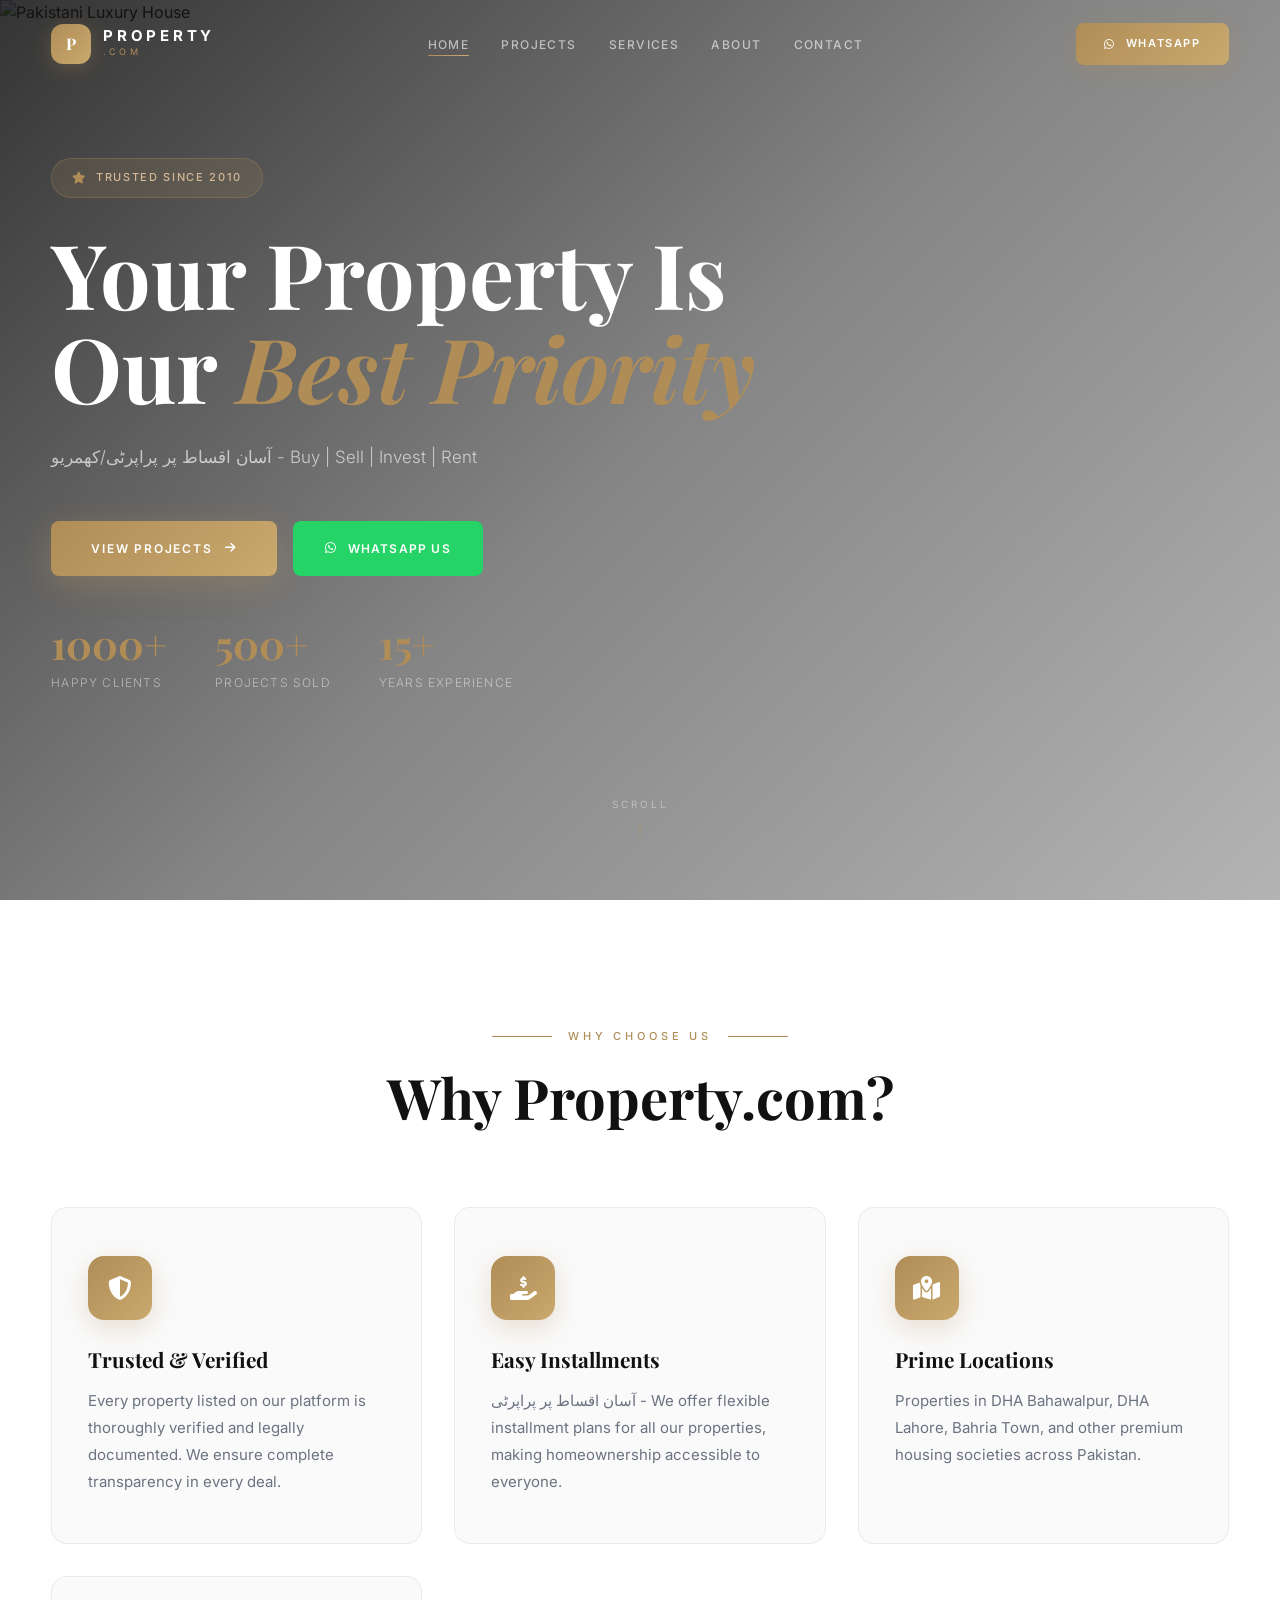
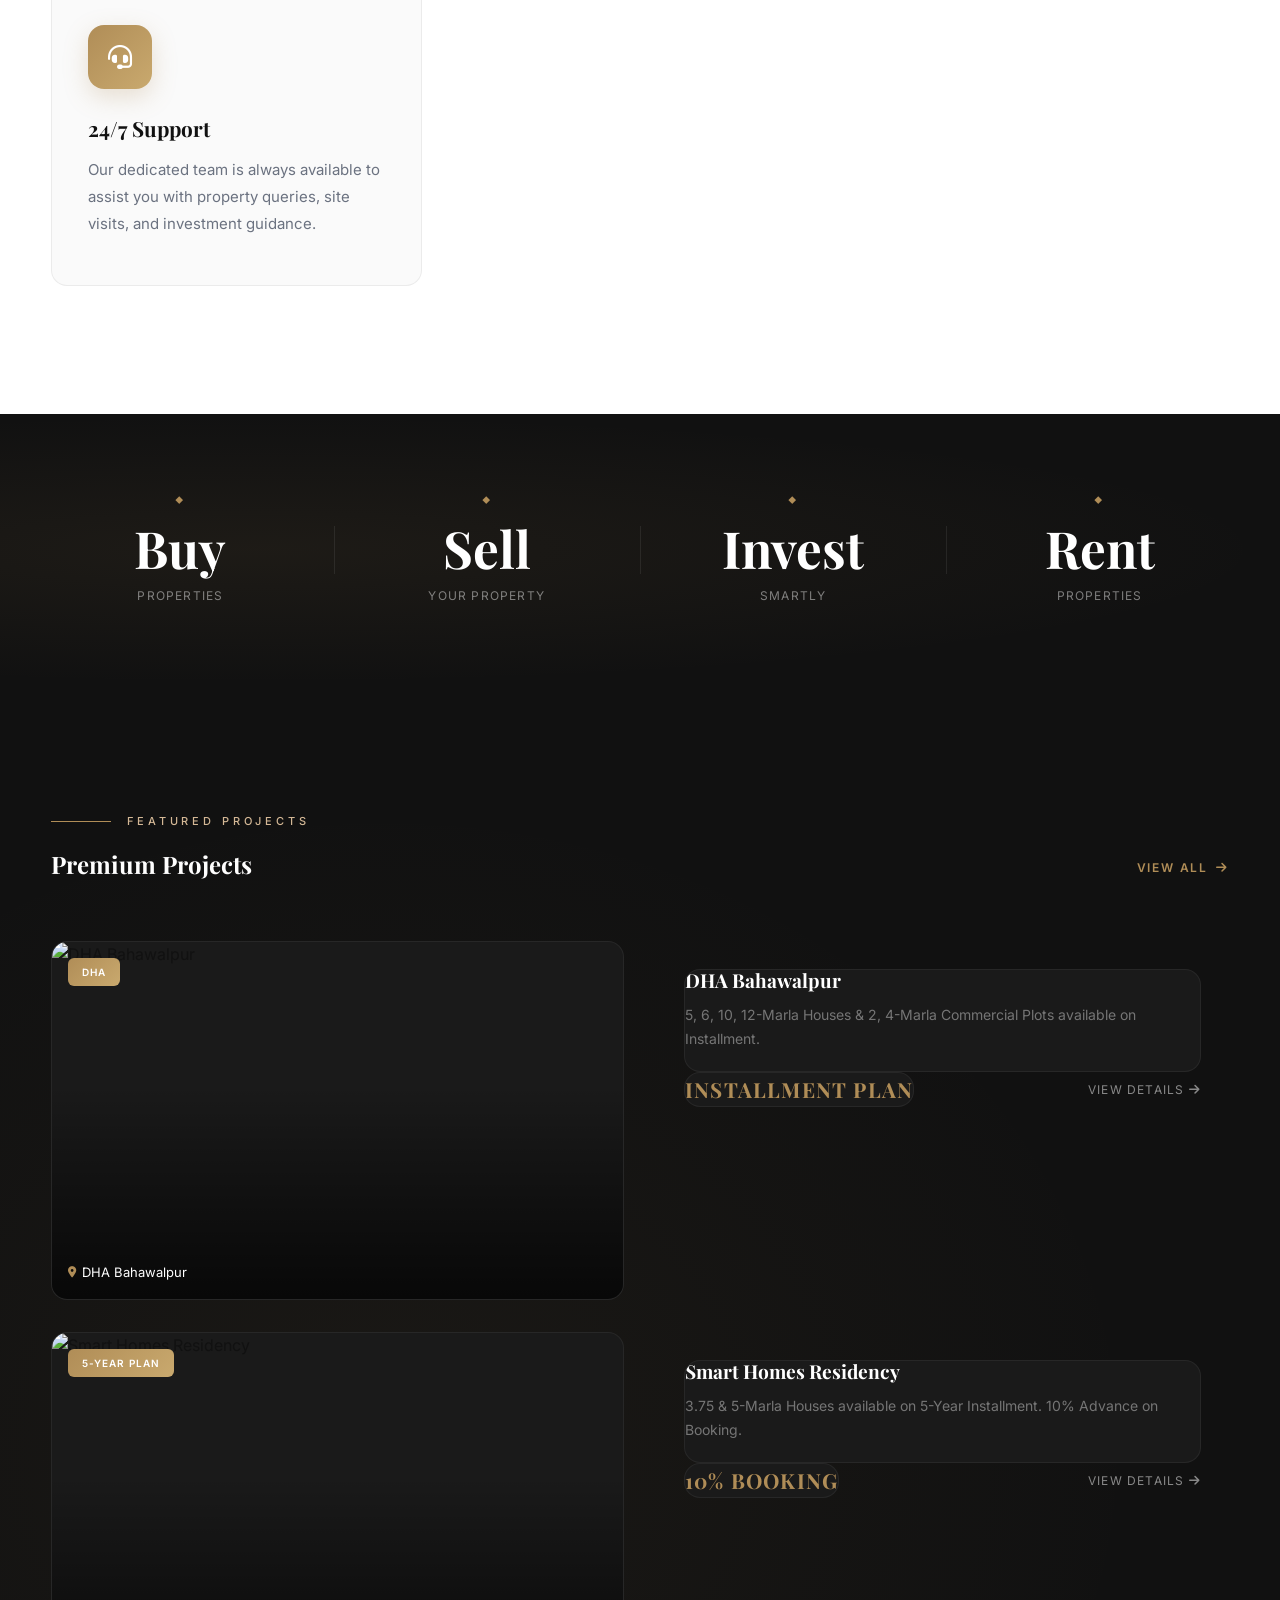
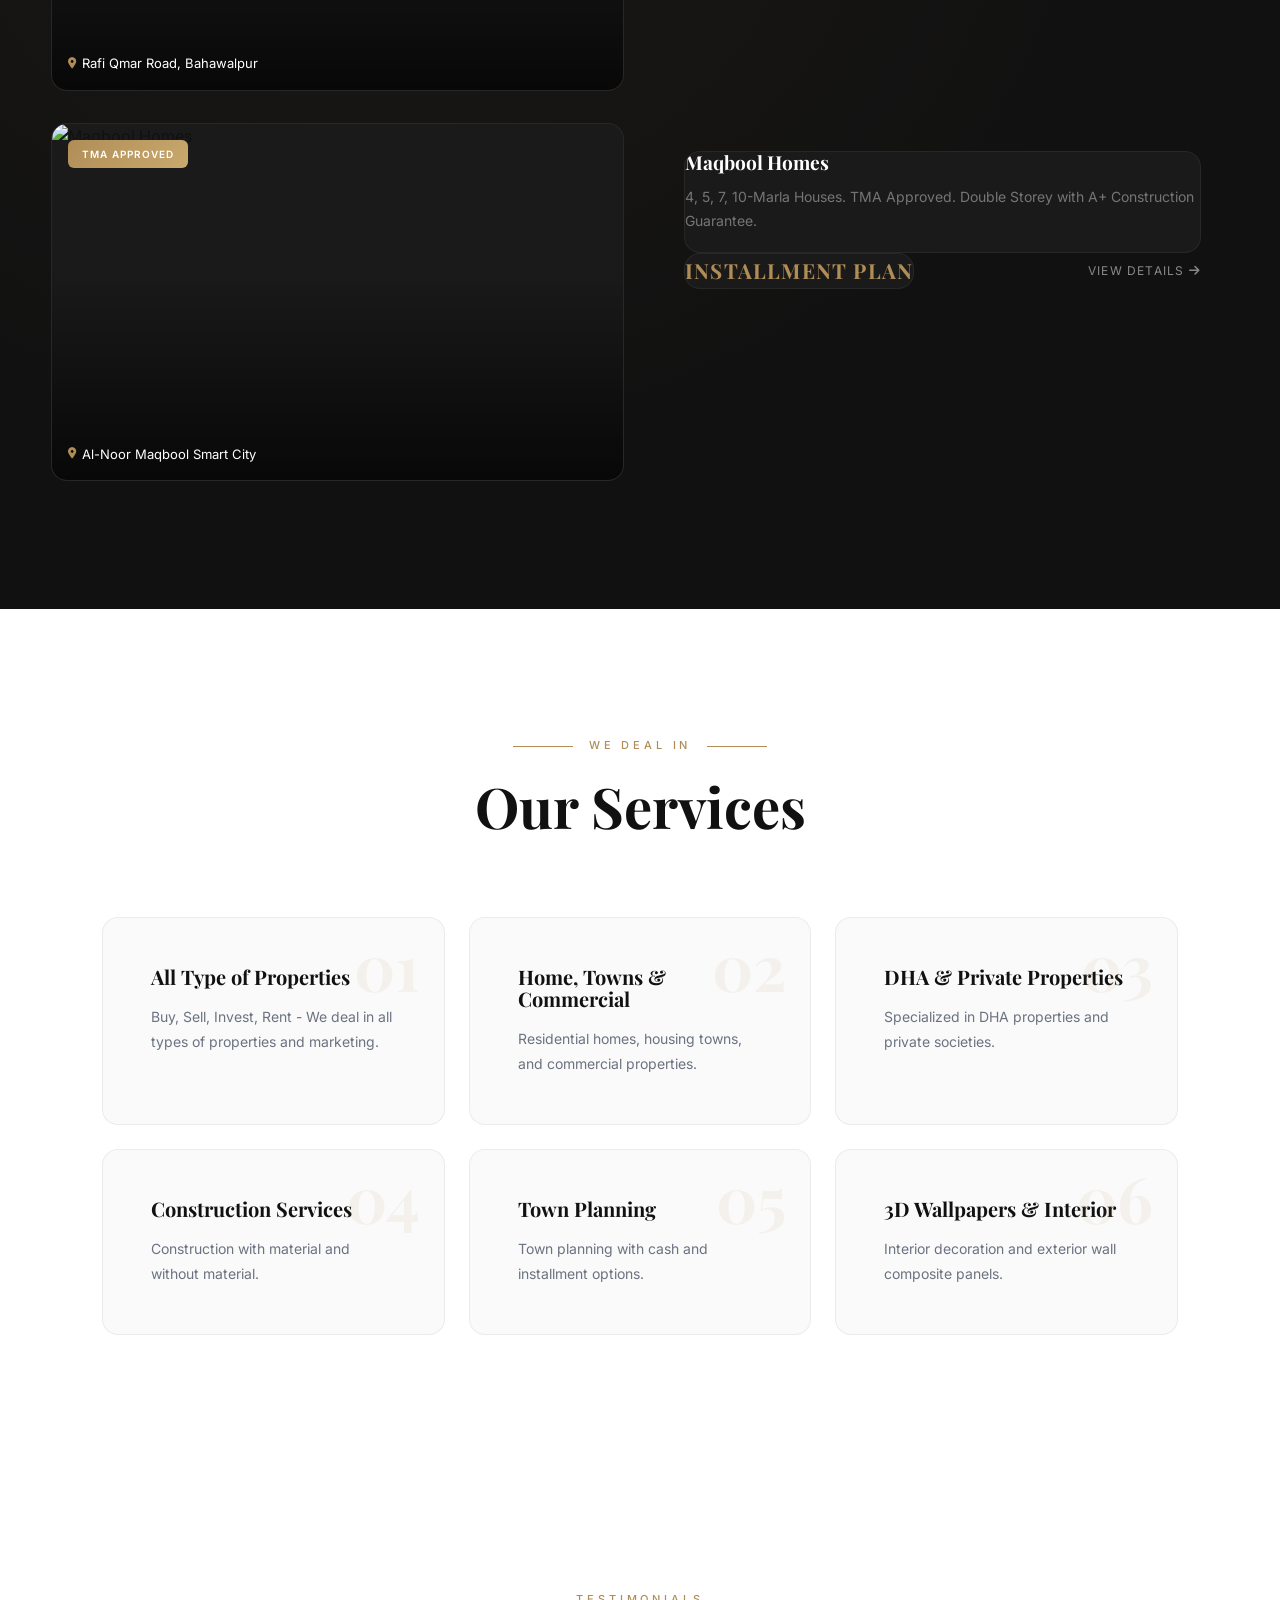
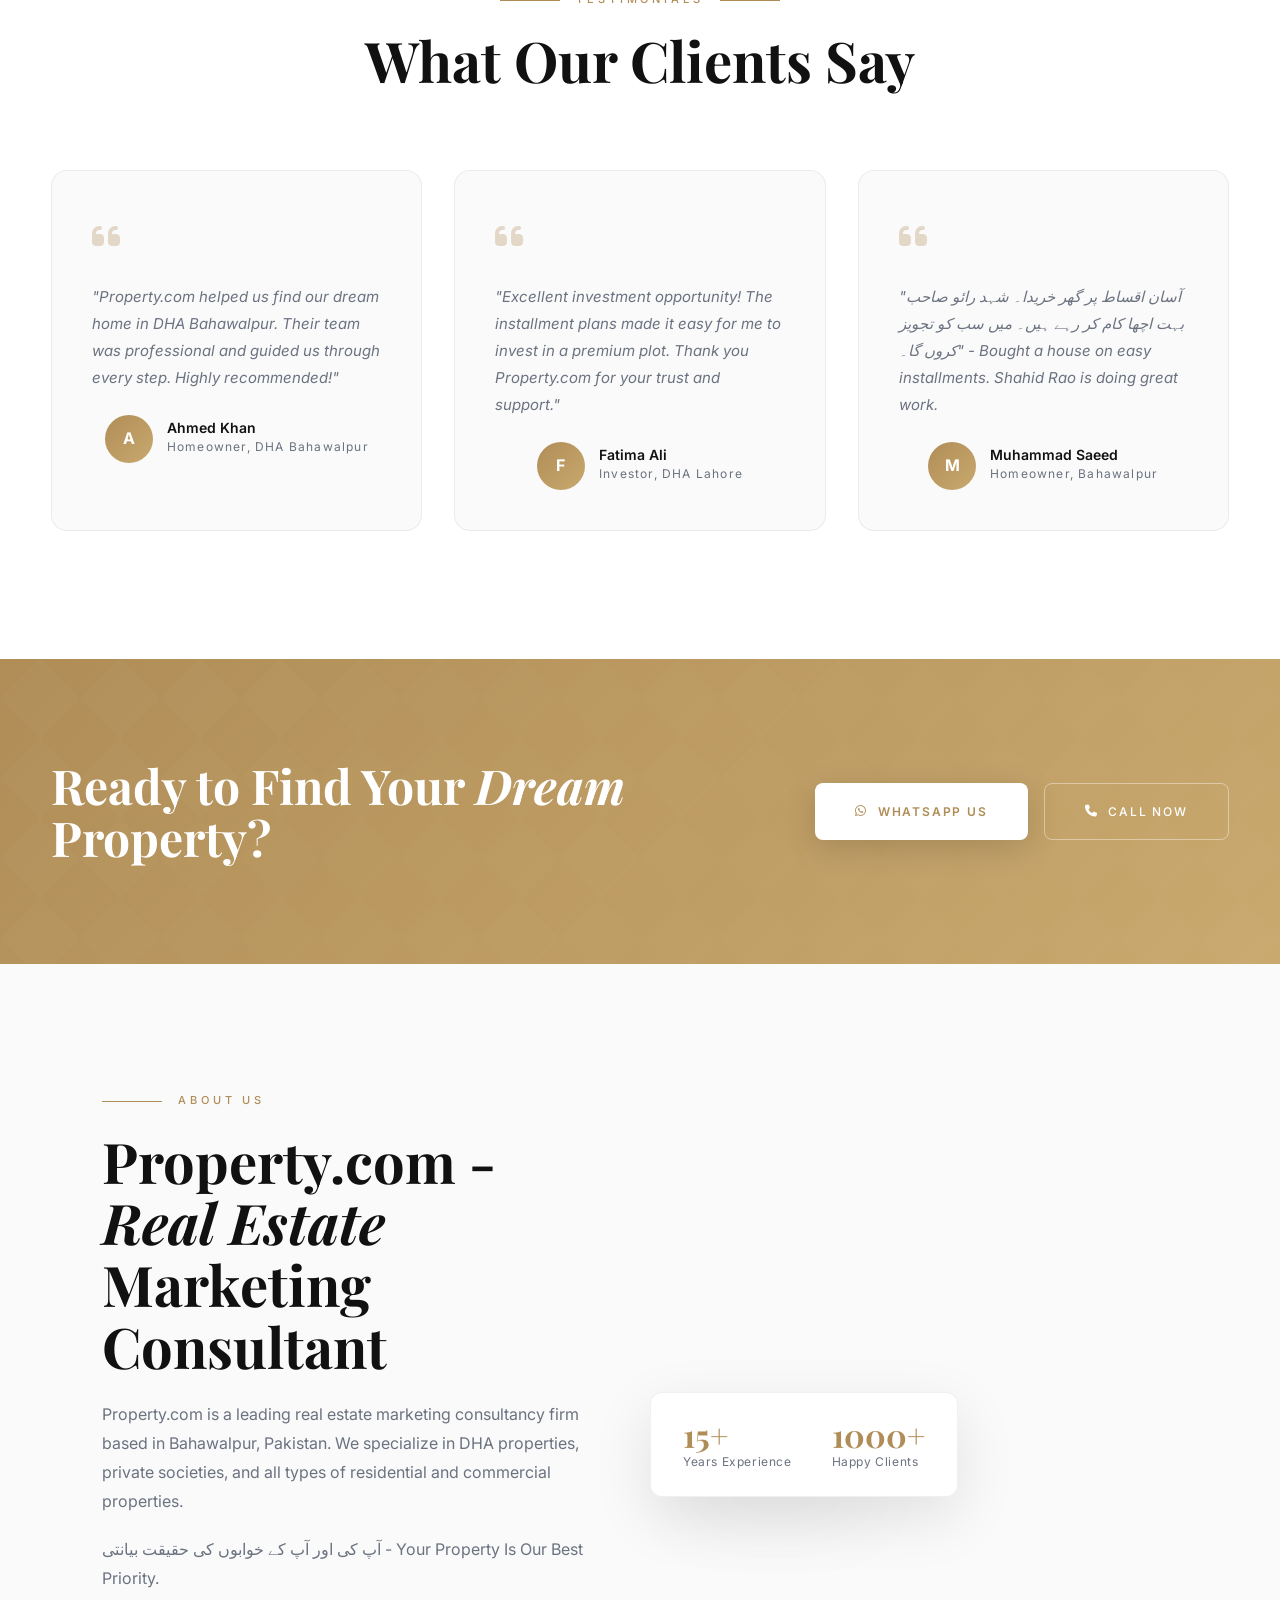
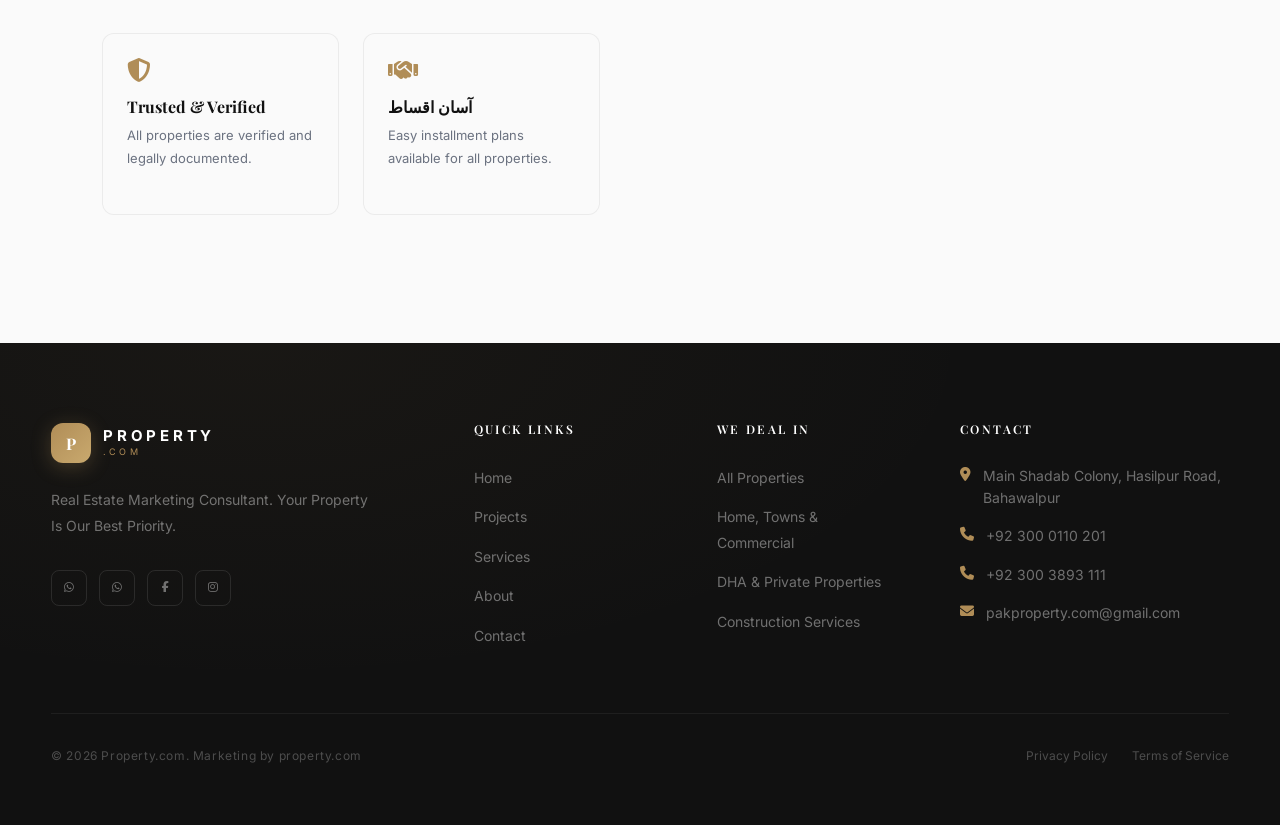
==== commit c4bdf95b: "Add real project data - DHA, Smart Homes, Maqbool, Al-Raheem, Urban Oasis, Sarina Garden" ====
--- a/index.html
+++ b/index.html
@@ -682,53 +682,56 @@
                 <a href="properties.html" class="view-all" style="color: var(--gold);">View All <i class="fas fa-arrow-right"></i></a>
             </div>
             <div class="featured-projects-grid">
-                <a href="https://wa.me/923000110201?text=Hi%20Property.com%20I'm%20interested%20in%20DHA%20Bahawalpur%20Luxury%20House" class="featured-project-card" target="_blank">
+                <!-- DHA Bahawalpur -->
+                <a href="https://wa.me/923000110201?text=Hi%20Property.com%20I'm%20interested%20in%20DHA%20Bahawalpur" class="featured-project-card" target="_blank">
                     <div class="featured-project-image">
                         <img src="https://images.unsplash.com/photo-1600585154340-be6161a56a0c?w=800&h=600&fit=crop" alt="DHA Bahawalpur" loading="lazy">
-                        <span class="featured-project-tag">Featured</span>
+                        <span class="featured-project-tag">DHA</span>
                         <div class="featured-project-location">
                             <i class="fas fa-map-marker-alt"></i> DHA Bahawalpur
                         </div>
                     </div>
                     <div class="featured-project-info">
-                        <h3>1 Kanal Luxury House</h3>
-                        <p>Premium 6 bedroom house with modern amenities, double height ceiling, and smart home features.</p>
+                        <h3>DHA Bahawalpur</h3>
+                        <p>5, 6, 10, 12-Marla Houses & 2, 4-Marla Commercial Plots available on Installment.</p>
                         <div class="featured-project-price">
-                            <span>PKR 5 Crore</span>
+                            <span>Installment Plan</span>
                             <a href="#">View Details <i class="fas fa-arrow-right"></i></a>
                         </div>
                     </div>
                 </a>
-                <a href="https://wa.me/923000110201?text=Hi%20Property.com%20I'm%20interested%20in%20DHA%20Lahore%20Spanish%20Villa" class="featured-project-card" target="_blank">
+                <!-- Smart Homes Residency -->
+                <a href="https://wa.me/923000110201?text=Hi%20Property.com%20I'm%20interested%20in%20Smart%20Homes%20Residency" class="featured-project-card" target="_blank">
                     <div class="featured-project-image">
-                        <img src="https://images.unsplash.com/photo-1600596542815-ffad4c1539a9?w=800&h=600&fit=crop" alt="DHA Lahore" loading="lazy">
-                        <span class="featured-project-tag">Premium</span>
+                        <img src="https://images.unsplash.com/photo-1600596542815-ffad4c1539a9?w=800&h=600&fit=crop" alt="Smart Homes Residency" loading="lazy">
+                        <span class="featured-project-tag">5-Year Plan</span>
                         <div class="featured-project-location">
-                            <i class="fas fa-map-marker-alt"></i> DHA Phase 8, Lahore
+                            <i class="fas fa-map-marker-alt"></i> Rafi Qmar Road, Bahawalpur
                         </div>
                     </div>
                     <div class="featured-project-info">
-                        <h3>Modern Spanish Villa</h3>
-                        <p>Elegant 5 bedroom villa with Italian marble flooring, private pool, and landscaped garden.</p>
+                        <h3>Smart Homes Residency</h3>
+                        <p>3.75 & 5-Marla Houses available on 5-Year Installment. 10% Advance on Booking.</p>
                         <div class="featured-project-price">
-                            <span>PKR 25.5 Crore</span>
+                            <span>10% Booking</span>
                             <a href="#">View Details <i class="fas fa-arrow-right"></i></a>
                         </div>
                     </div>
                 </a>
-                <a href="https://wa.me/923000110201?text=Hi%20Property.com%20I'm%20interested%20in%20DHA%20Bahawalpur%20Plot" class="featured-project-card" target="_blank">
+                <!-- Maqbool Homes -->
+                <a href="https://wa.me/923000110201?text=Hi%20Property.com%20I'm%20interested%20in%20Maqbool%20Homes" class="featured-project-card" target="_blank">
                     <div class="featured-project-image">
-                        <img src="https://images.unsplash.com/photo-1613490493576-7fde63acd811?w=800&h=600&fit=crop" alt="DHA Plot" loading="lazy">
-                        <span class="featured-project-tag">Investment</span>
+                        <img src="https://images.unsplash.com/photo-1613490493576-7fde63acd811?w=800&h=600&fit=crop" alt="Maqbool Homes" loading="lazy">
+                        <span class="featured-project-tag">TMA Approved</span>
                         <div class="featured-project-location">
-                            <i class="fas fa-map-marker-alt"></i> DHA Bahawalpur
+                            <i class="fas fa-map-marker-alt"></i> Al-Noor Maqbool Smart City
                         </div>
                     </div>
                     <div class="featured-project-info">
-                        <h3>1 Kanal Plot</h3>
-                        <p>Prime location plot in DHA with 80ft wide road, perfect for building your dream home.</p>
+                        <h3>Maqbool Homes</h3>
+                        <p>4, 5, 7, 10-Marla Houses. TMA Approved. Double Storey with A+ Construction Guarantee.</p>
                         <div class="featured-project-price">
-                            <span>PKR 2.5 Crore</span>
+                            <span>Installment Plan</span>
                             <a href="#">View Details <i class="fas fa-arrow-right"></i></a>
                         </div>
                     </div>
--- a/styles.css
+++ b/styles.css
@@ -330,7 +330,18 @@
     font-size: 1.5rem;
     color: var(--fg);
     cursor: pointer;
-    padding: 8px;
+    padding: 12px;
+    min-width: 48px;
+    min-height: 48px;
+    align-items: center;
+    justify-content: center;
+    border-radius: 8px;
+    transition: background 0.3s;
+    z-index: 102;
+}
+
+.mobile-menu-btn:active {
+    background: rgba(0,0,0,0.05);
 }
 
 .navbar:not(.scrolled) .mobile-menu-btn {
@@ -1582,38 +1593,90 @@
 
 /* Responsive - Full Mobile Optimisation */
 @media (max-width: 992px) {
-    .nav-links {
-        position: absolute;
-        top: 88px;
+    /* MOBILE NAV - Override base styles */
+    .navbar .nav-links {
+        display: none !important;
+        position: fixed;
+        top: 72px;
         left: 0;
         right: 0;
-        background: rgba(250,250,250,0.98);
-        backdrop-filter: blur(20px);
+        bottom: 0;
+        background: rgba(17,17,17,0.97);
+        backdrop-filter: blur(30px);
+        -webkit-backdrop-filter: blur(30px);
         flex-direction: column;
-        padding: 32px;
+        align-items: stretch;
+        padding: 24px 20px 40px;
         gap: 0;
-        box-shadow: 0 20px 60px rgba(0,0,0,0.1);
+        box-shadow: none;
+        border-top: 1px solid rgba(255,255,255,0.05);
+        z-index: 100;
+        overflow-y: auto;
+        -webkit-overflow-scrolling: touch;
+    }
+
+    .navbar .nav-links.active {
+        display: flex !important;
+        animation: slideDown 0.3s ease;
+    }
+
+    @keyframes slideDown {
+        from {
+            opacity: 0;
+            transform: translateY(-10px);
+        }
+        to {
+            opacity: 1;
+            transform: translateY(0);
+        }
+    }
+
+    .navbar .nav-links li {
+        width: 100%;
+        list-style: none;
+    }
+
+    .navbar .nav-links a {
+        padding: 14px 16px;
+        border-bottom: 1px solid rgba(255,255,255,0.04);
+        width: 100%;
+        display: block;
+        color: rgba(255,255,255,0.7) !important;
+        font-size: 13px;
+        font-weight: 500;
+        letter-spacing: 0.12em;
+        text-transform: uppercase;
+        transition: color 0.2s, background 0.2s;
+        border-radius: 8px;
+        box-sizing: border-box;
+    }
+
+    .navbar .nav-links a:hover,
+    .navbar .nav-links a:active {
+        background: rgba(176,141,87,0.1);
+        color: var(--gold) !important;
+    }
+
+    .navbar .nav-links a.active {
+        color: var(--gold) !important;
+        font-weight: 600;
+    }
+
+    .navbar .nav-links a.active::after {
         display: none;
     }
 
-    .nav-links.active {
+    .navbar .nav-links li:last-child a {
+        border-bottom: none;
+    }
+
+    .navbar .nav-cta {
+        display: none !important;
+    }
+
+    .mobile-menu-btn {
         display: flex;
-    }
-
-    .nav-links a {
-        padding: 16px 0;
-        border-bottom: 1px solid rgba(0,0,0,0.04);
-        width: 100%;
-        color: #555 !important;
-        font-size: 14px;
-    }
-
-    .nav-cta {
-        display: none;
-    }
-
-    .mobile-menu-btn {
-        display: block;
+        color: #fff;
     }
 
     .stats-grid {
@@ -2287,46 +2350,53 @@
     /* Navbar mobile */
     .nav-container {
         padding: 0 16px;
-        height: 64px;
+        height: 56px;
     }
 
     .navbar.scrolled .nav-container {
-        height: 56px;
+        height: 48px;
     }
 
     .logo-text .name {
+        font-size: 11px;
+        letter-spacing: 0.2em;
+    }
+
+    .logo-text .tagline {
+        font-size: 6px;
+        letter-spacing: 0.25em;
+    }
+
+    .logo-icon {
+        width: 28px;
+        height: 28px;
+        border-radius: 8px;
+    }
+
+    .logo-icon span {
         font-size: 12px;
-        letter-spacing: 0.2em;
-    }
-
-    .logo-text .tagline {
-        font-size: 7px;
-        letter-spacing: 0.25em;
-    }
-
-    .logo-icon {
-        width: 32px;
-        height: 32px;
-        border-radius: 10px;
-    }
-
-    .logo-icon span {
-        font-size: 14px;
     }
 
     .mobile-menu-btn {
-        font-size: 1.2rem;
-        padding: 4px;
-    }
-
-    .nav-links {
-        top: 64px;
-        padding: 24px 16px;
-    }
-
-    .nav-links a {
-        padding: 14px 0;
-        font-size: 13px;
+        font-size: 1.1rem;
+        padding: 6px;
+        min-width: 40px;
+        min-height: 40px;
+    }
+
+    .navbar .nav-links {
+        top: 56px;
+        padding: 16px 16px 32px;
+    }
+
+    .navbar .nav-links a {
+        padding: 12px 12px;
+        font-size: 12px;
+        letter-spacing: 0.1em;
+    }
+
+    .navbar.scrolled .nav-links {
+        top: 48px;
     }
 
     /* Scroll indicator hidden on small screens */
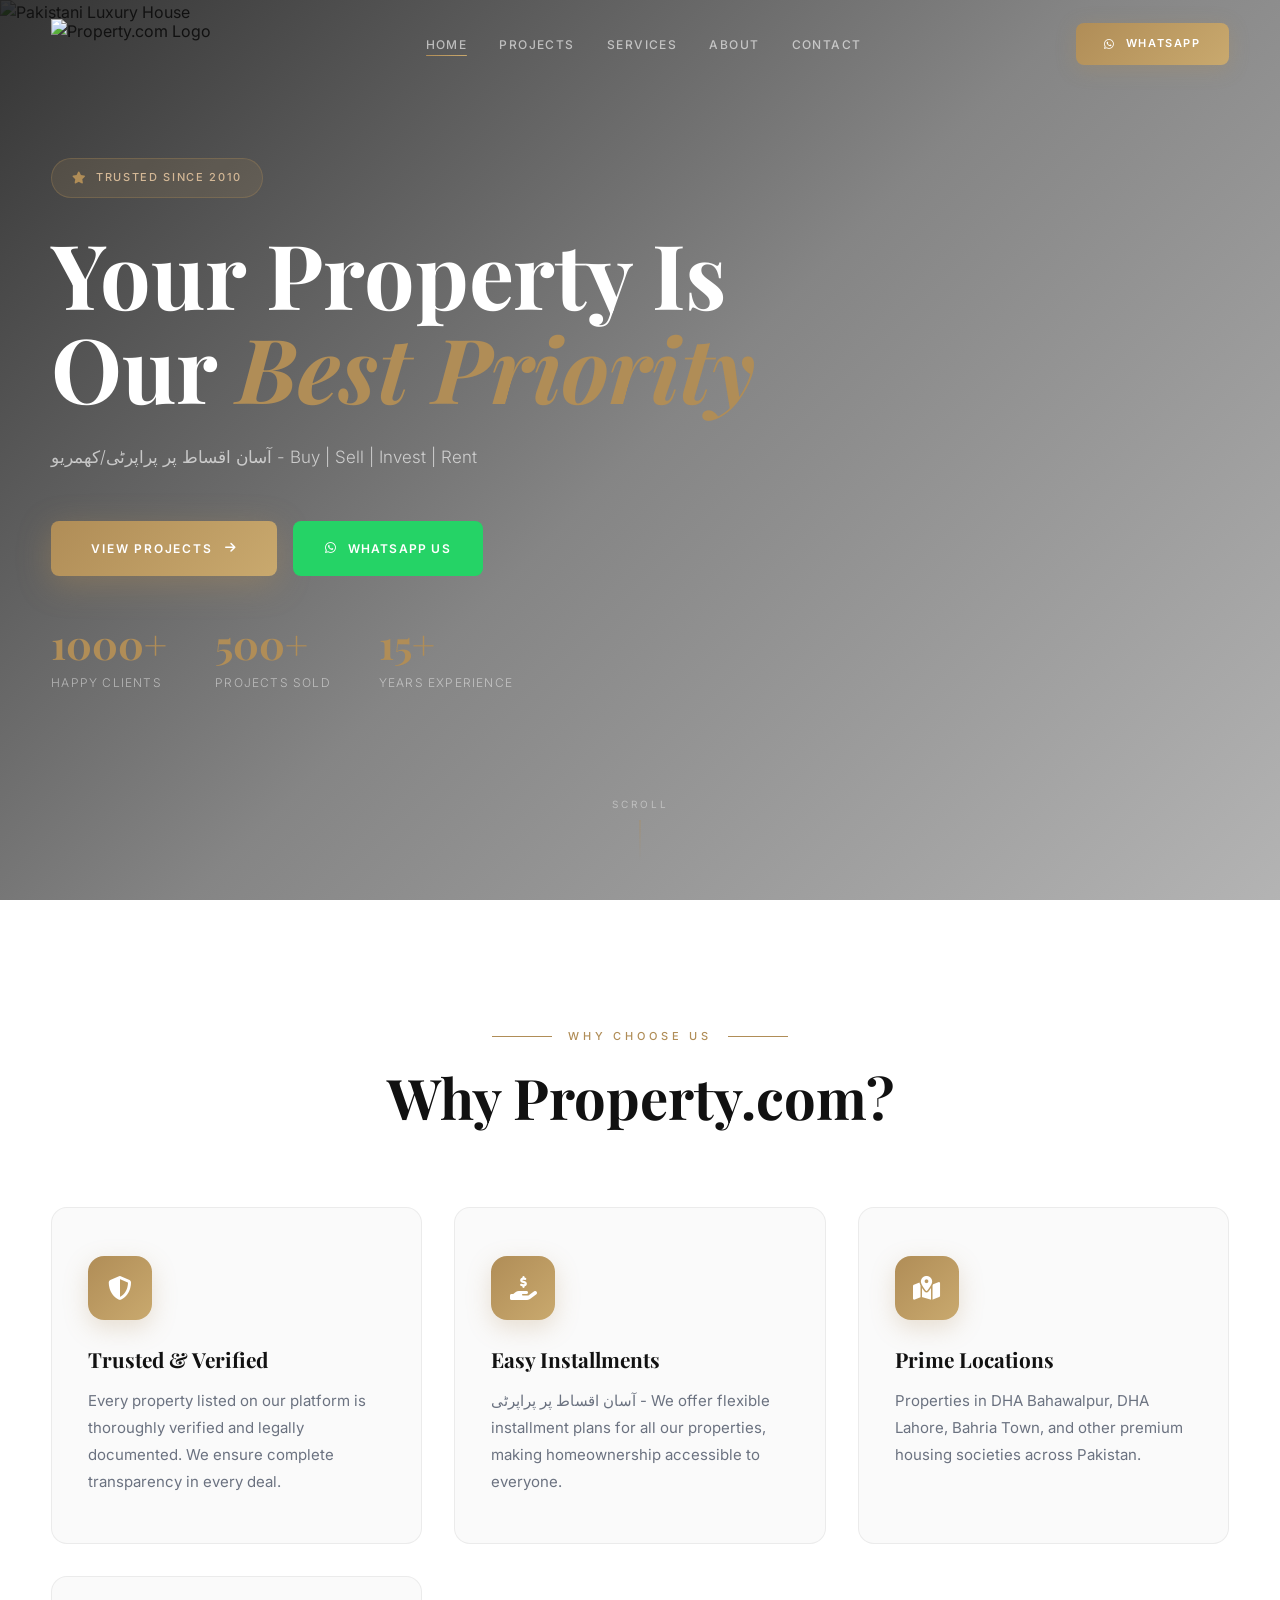
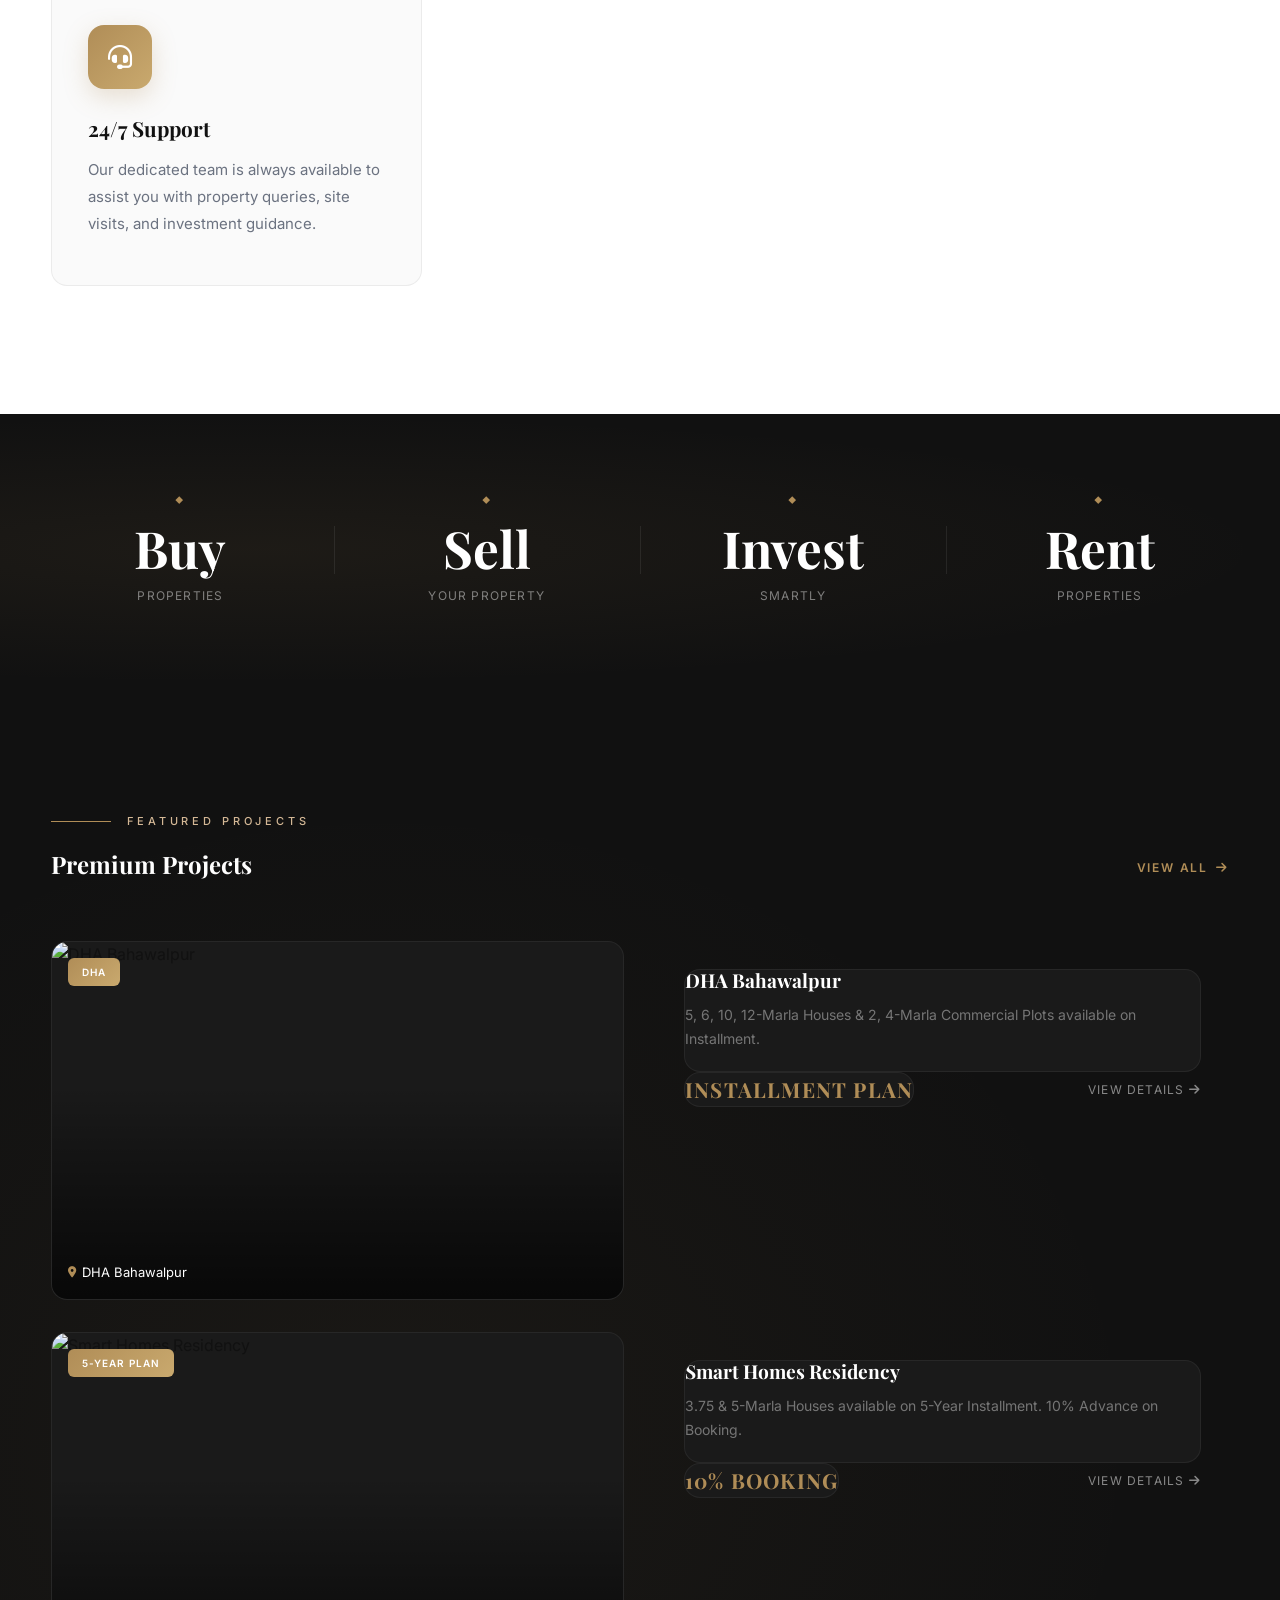
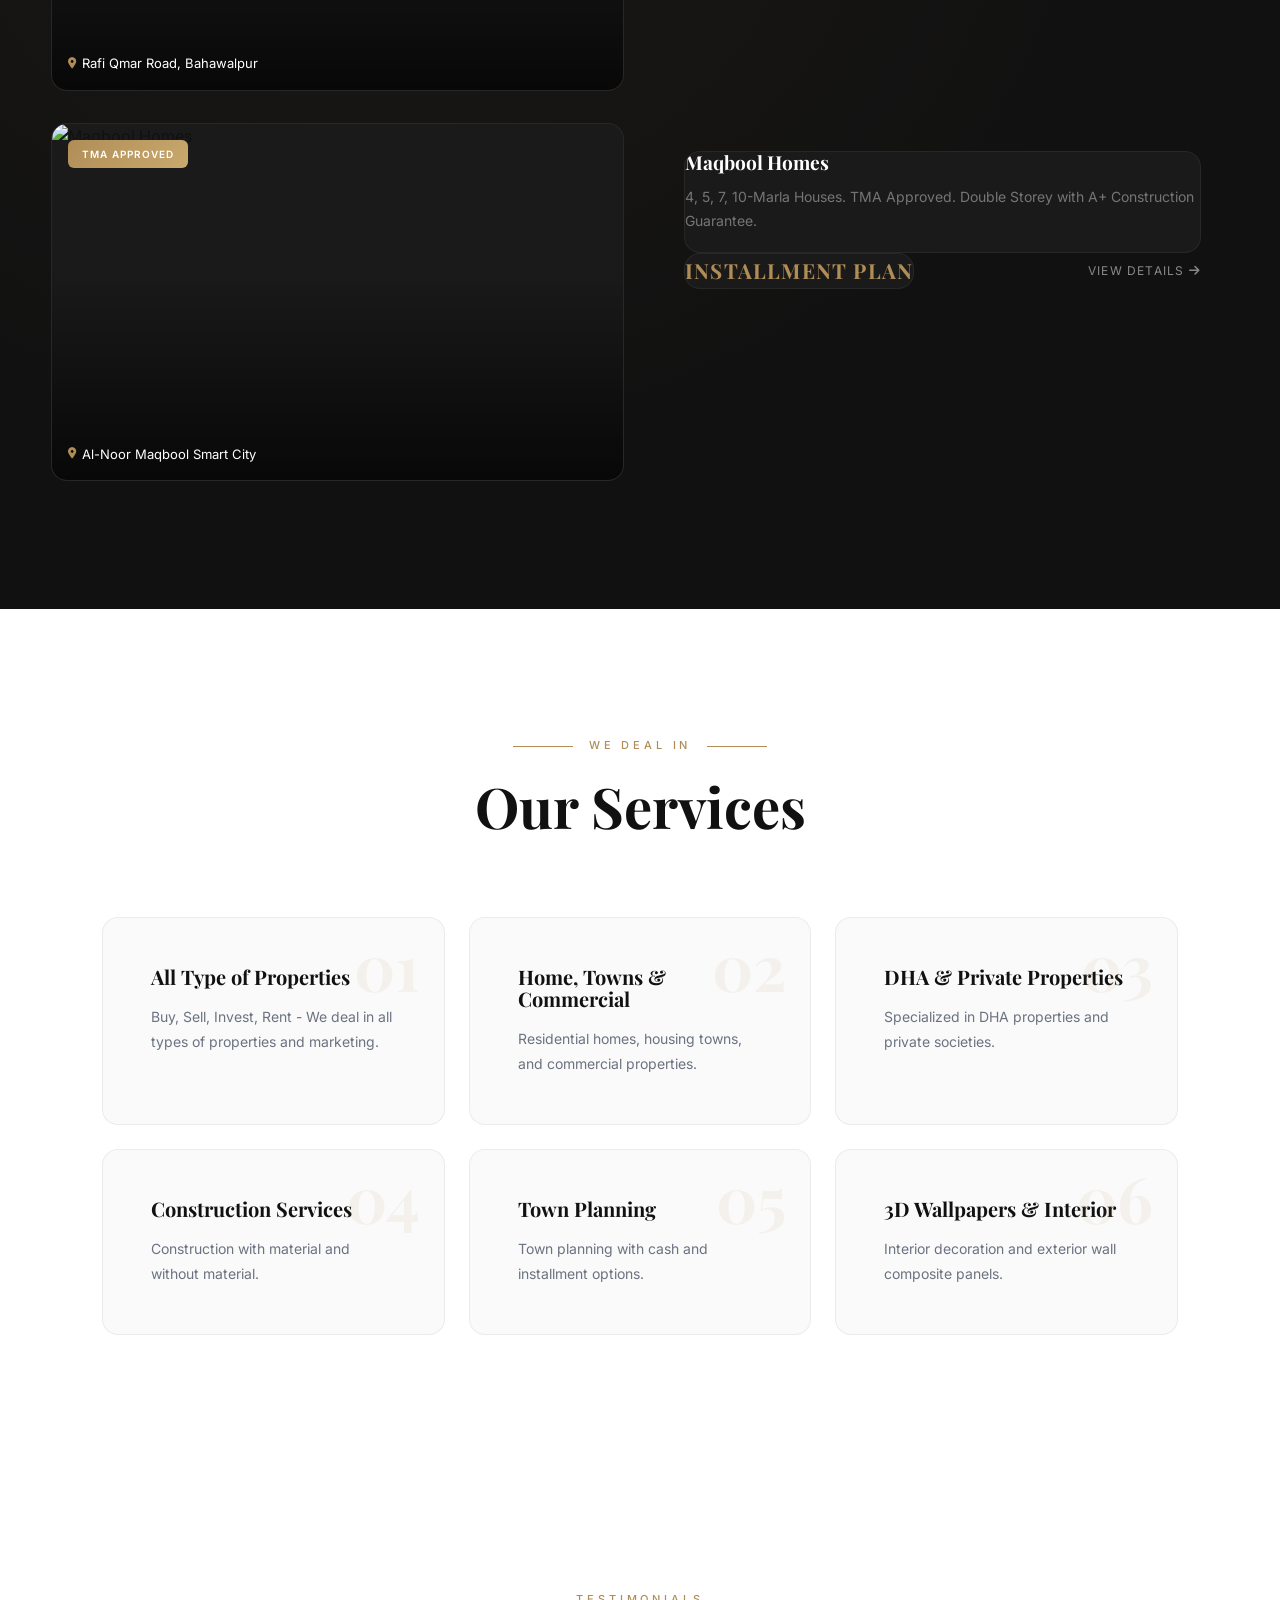
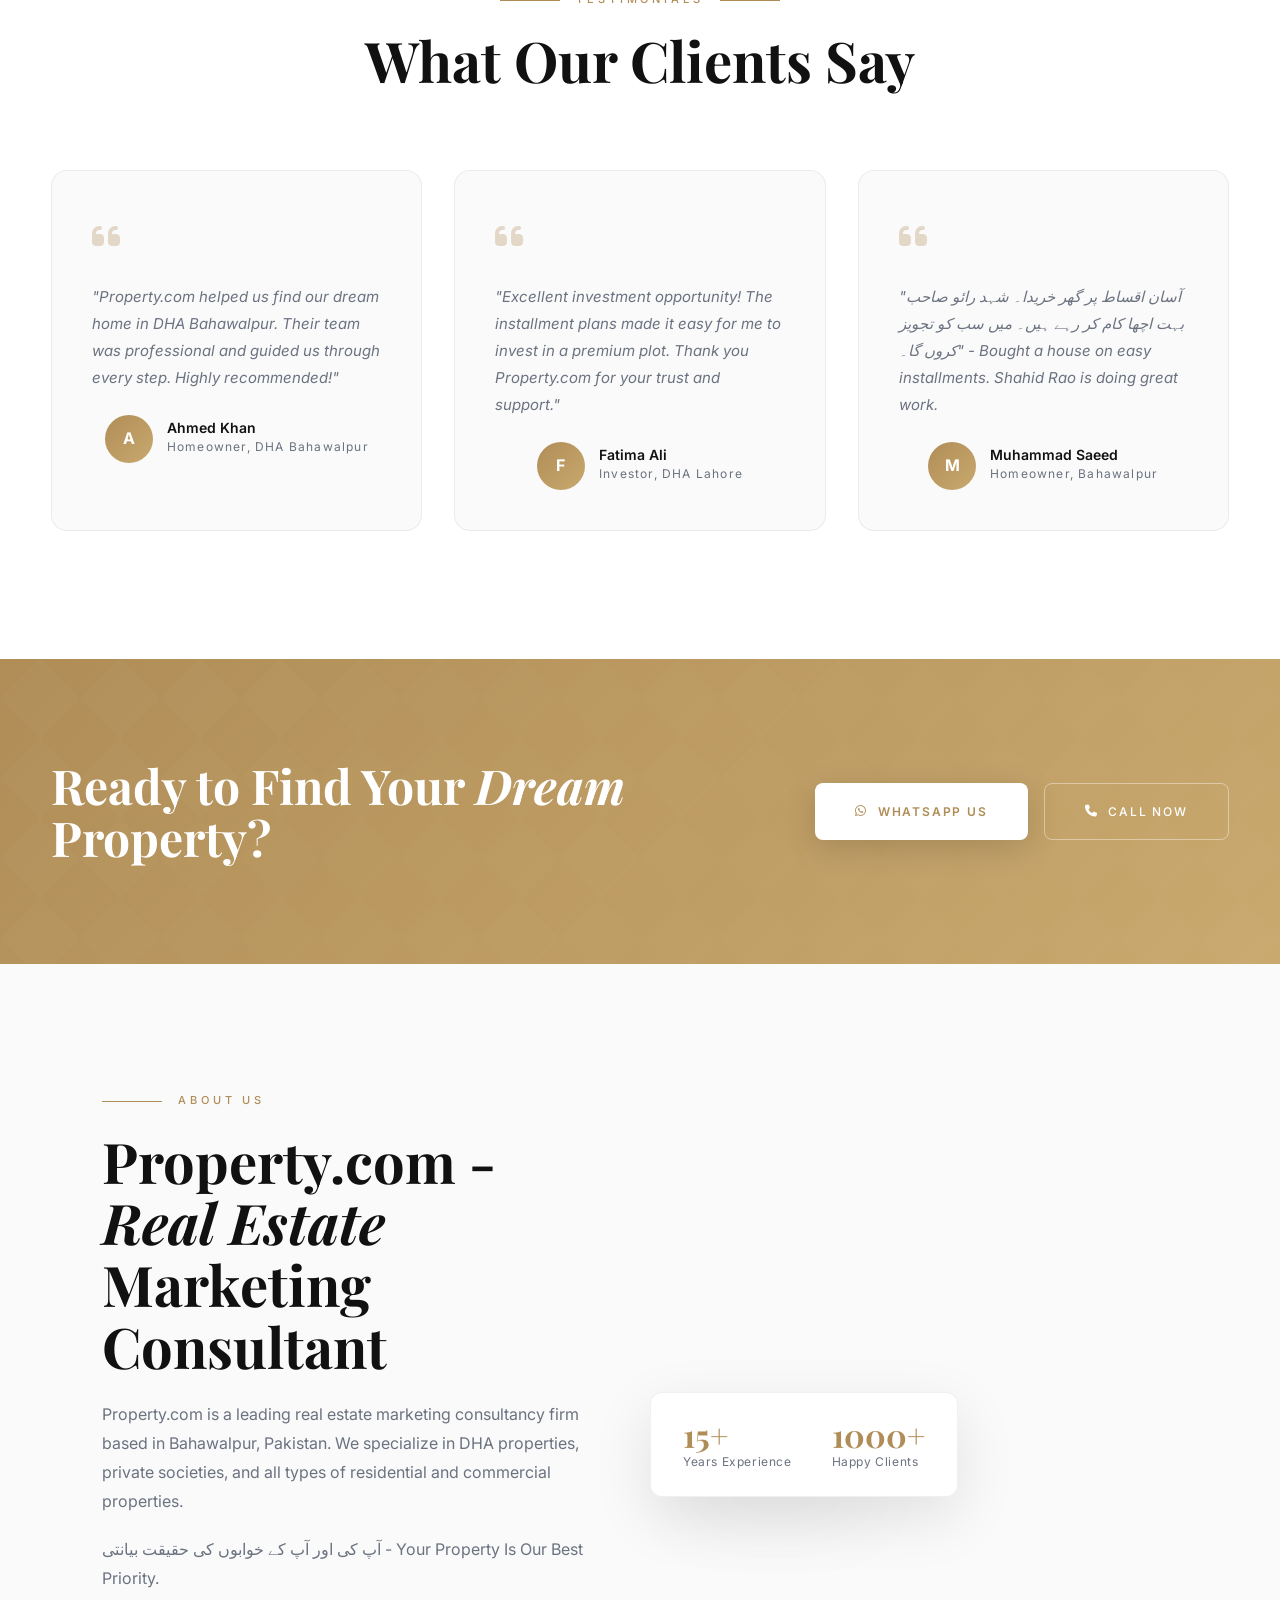
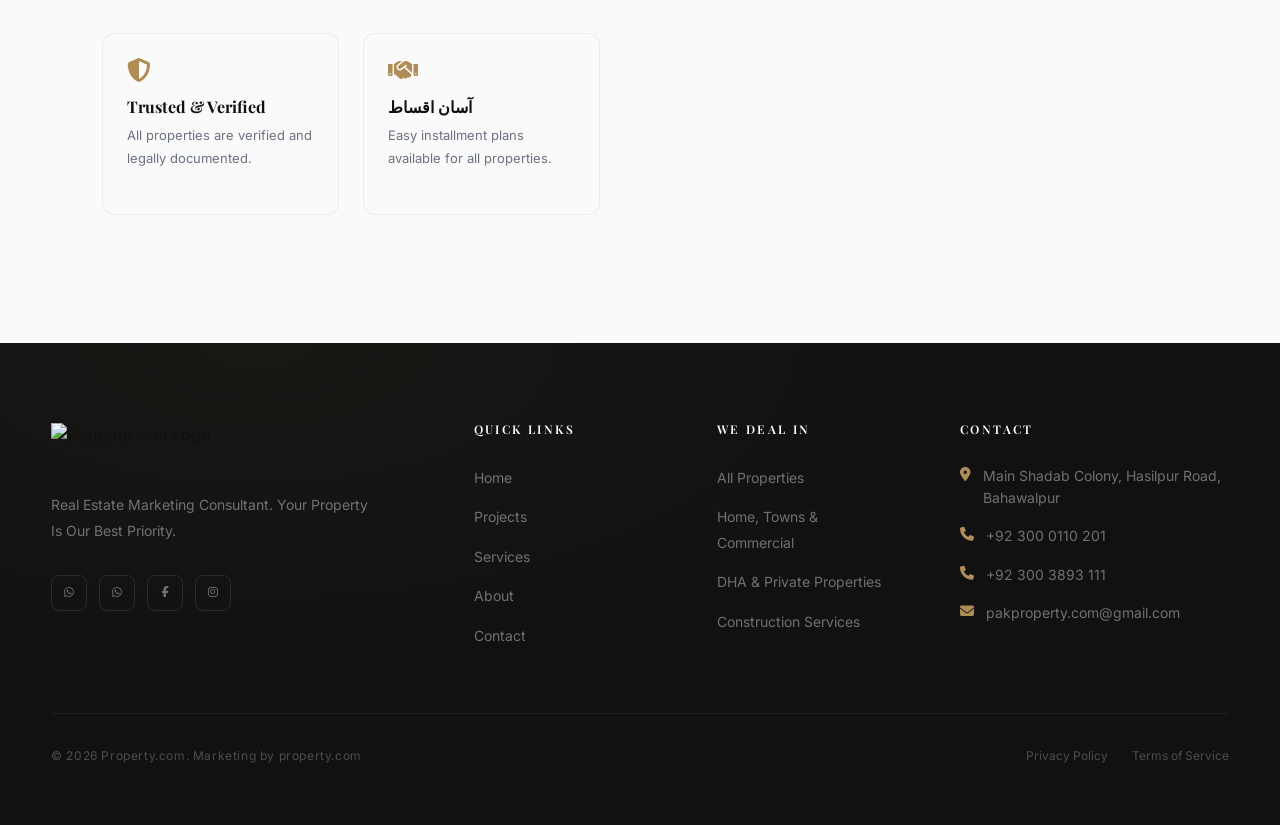
==== commit 4c2c0310: "Add real Property.com logo to all pages" ====
--- a/index.html
+++ b/index.html
@@ -535,13 +535,7 @@
     <nav class="navbar" id="navbar">
         <div class="nav-container">
             <a href="index.html" class="logo">
-                <div class="logo-icon">
-                    <span>P</span>
-                </div>
-                <div class="logo-text">
-                    <span class="name">PROPERTY</span>
-                    <span class="tagline">.com</span>
-                </div>
+                <img src="https://i.ibb.co/bgp8FKPJ/Gemini-Generated-Image-7xvyf17xvyf17xvy.jpg" alt="Property.com Logo">
             </a>
             <button class="mobile-menu-btn" id="mobileMenuBtn">
                 <i class="fas fa-bars"></i>
@@ -902,15 +896,7 @@
         <div class="footer-content">
             <div class="footer-grid">
                 <div class="footer-brand">
-                    <a href="index.html" class="footer-logo">
-                        <div class="logo-icon">
-                            <span>P</span>
-                        </div>
-                        <div class="logo-text">
-                            <span class="name">PROPERTY</span>
-                            <span class="tagline">.com</span>
-                        </div>
-                    </a>
+                    <a href="index.html" class="footer-logo"><img src="https://i.ibb.co/bgp8FKPJ/Gemini-Generated-Image-7xvyf17xvyf17xvy.jpg" alt="Property.com Logo" style="height:45px;"></a>
                     <p>Real Estate Marketing Consultant. Your Property Is Our Best Priority.</p>
                     <div class="footer-social">
                         <a href="https://wa.me/923000110201" target="_blank"><i class="fab fa-whatsapp"></i></a>
--- a/styles.css
+++ b/styles.css
@@ -215,8 +215,18 @@
 .logo {
     display: flex;
     align-items: center;
-    gap: 12px;
+    gap: 0;
     text-decoration: none;
+}
+
+.logo img {
+    height: 50px;
+    width: auto;
+    transition: height 0.3s;
+}
+
+.navbar.scrolled .logo img {
+    height: 40px;
 }
 
 .logo-icon {
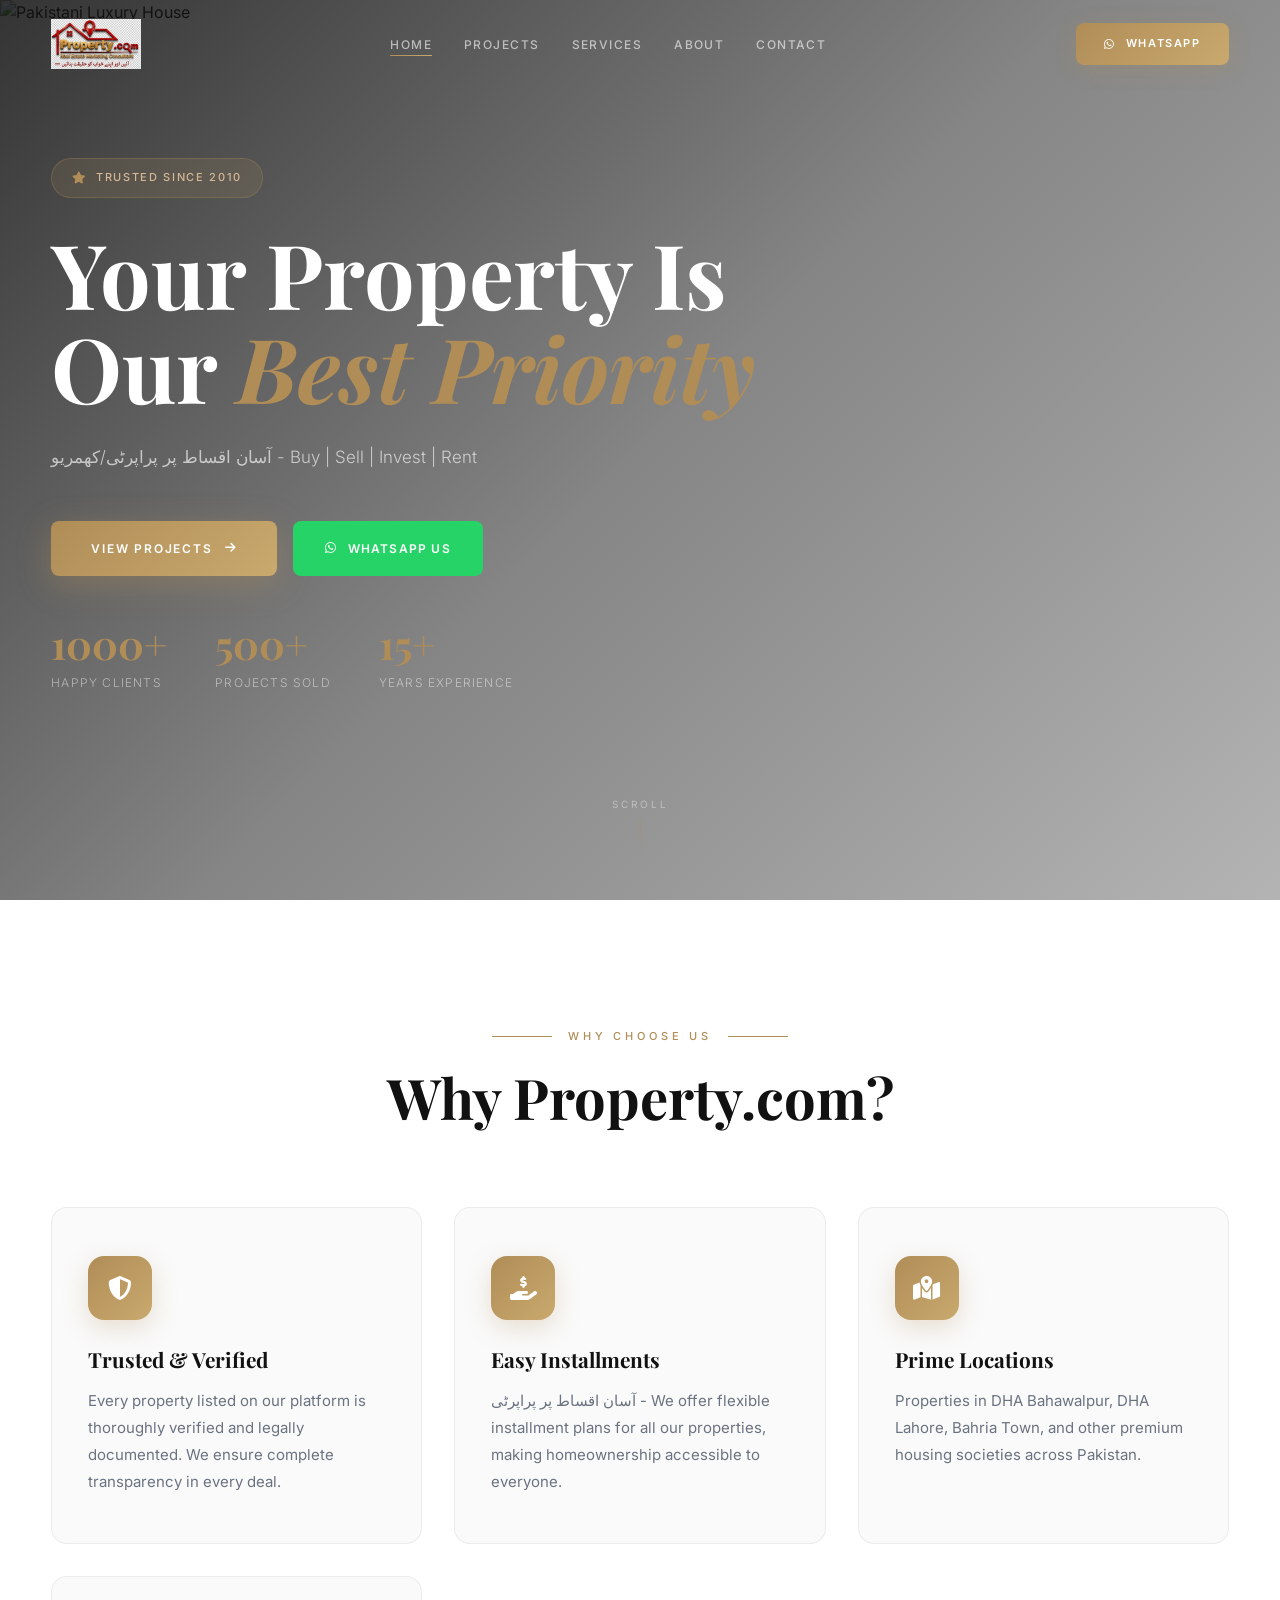
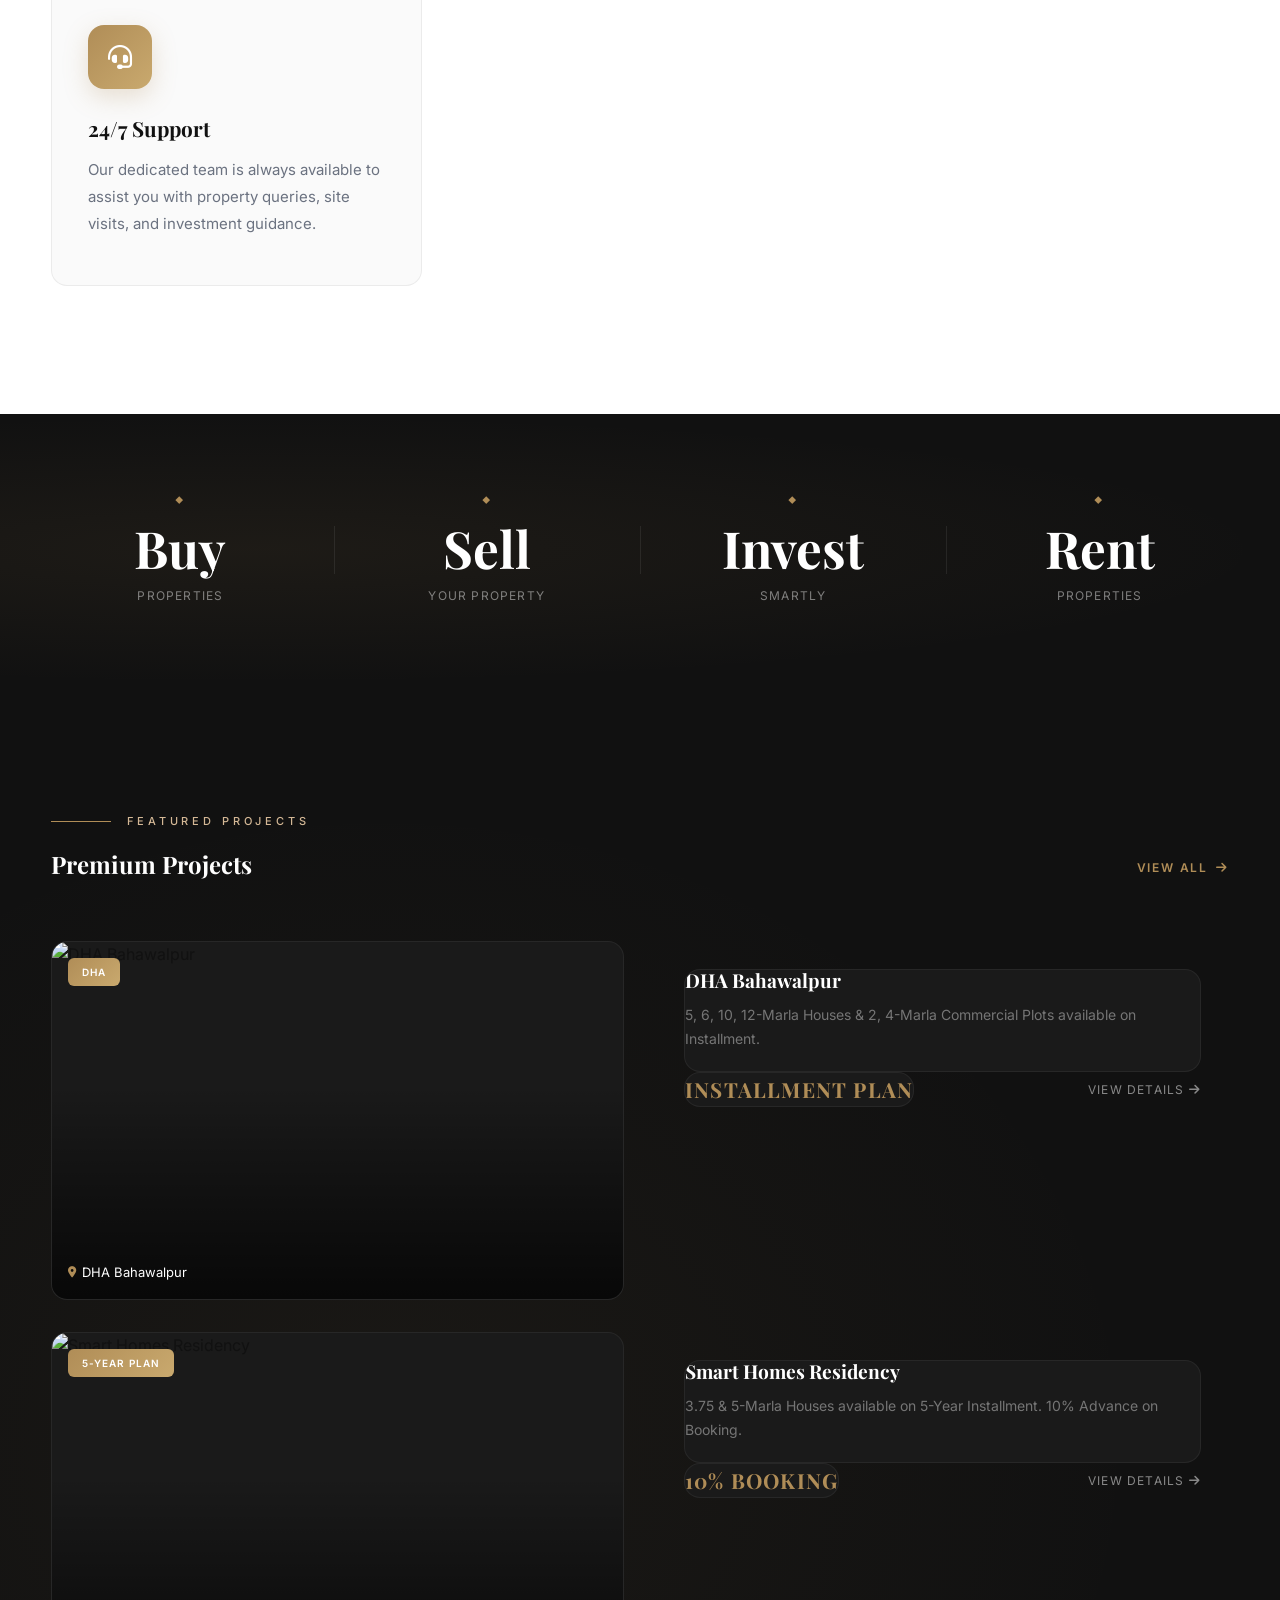
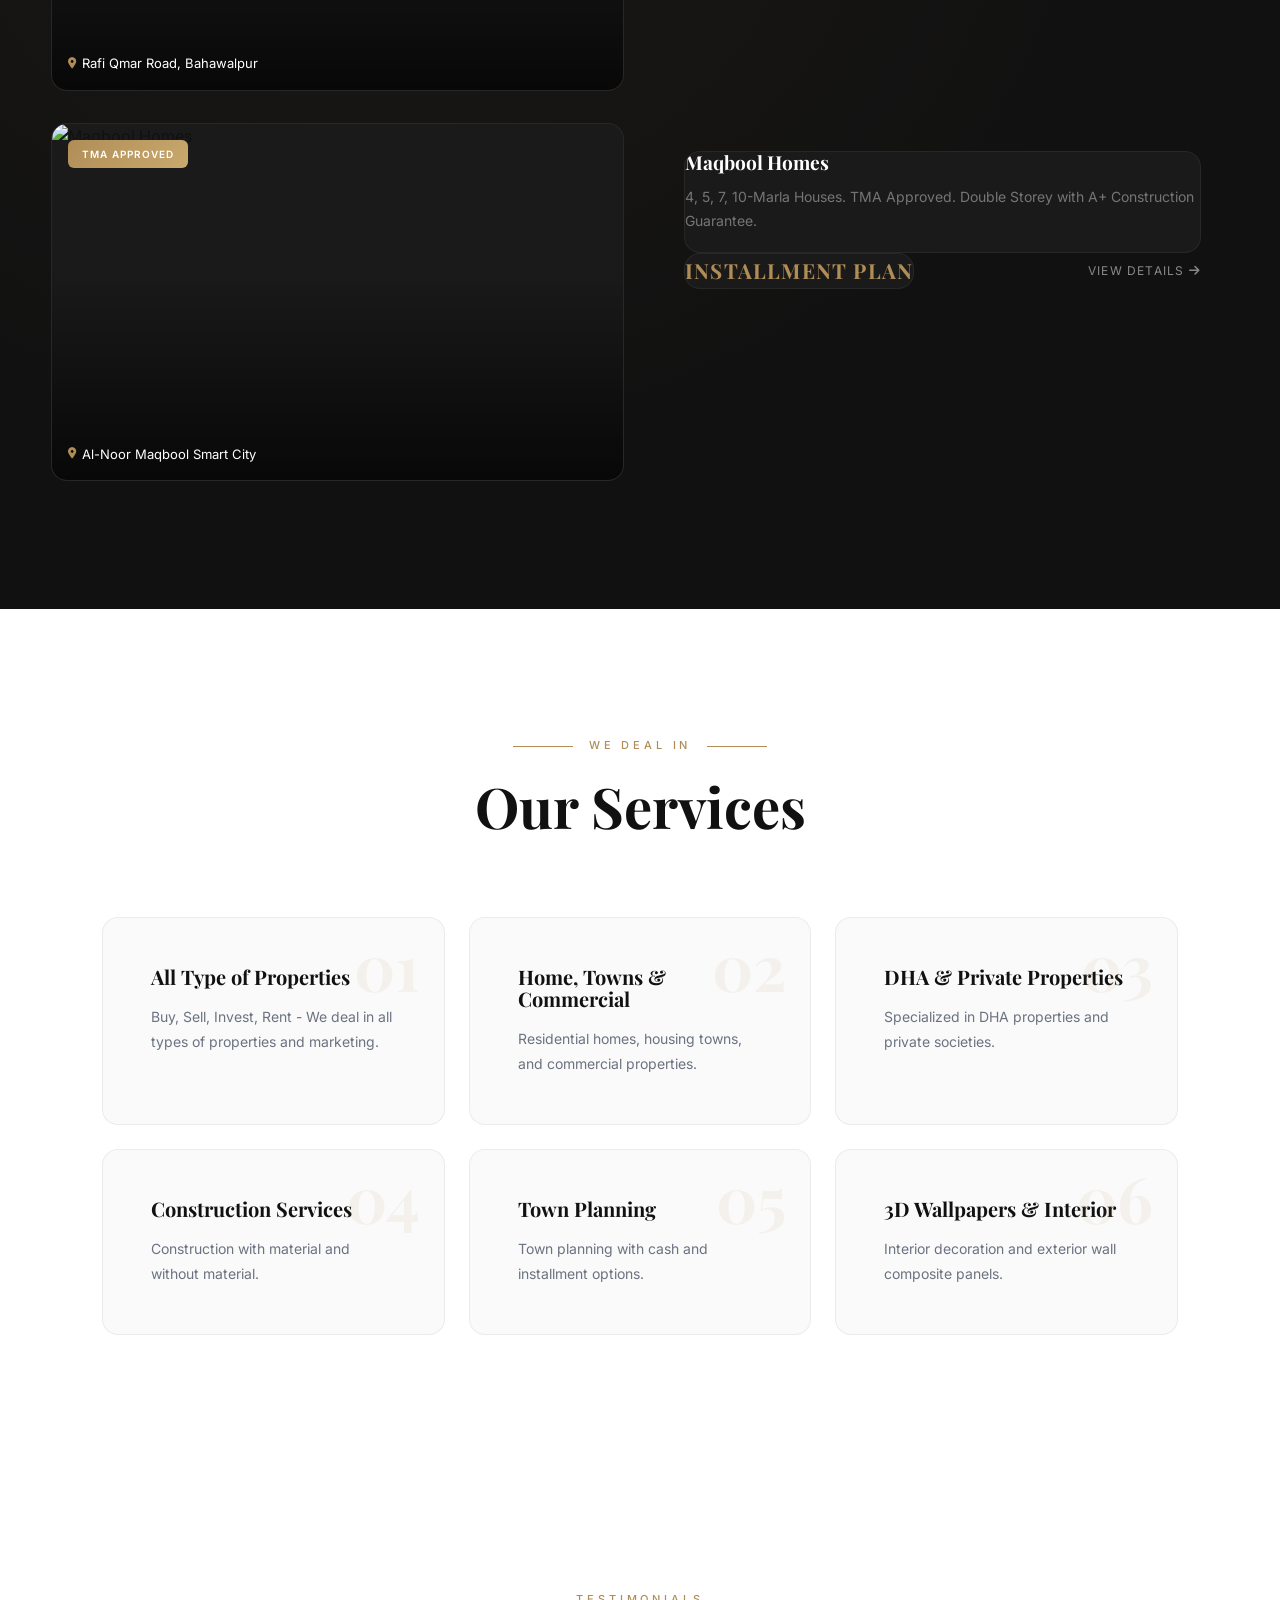
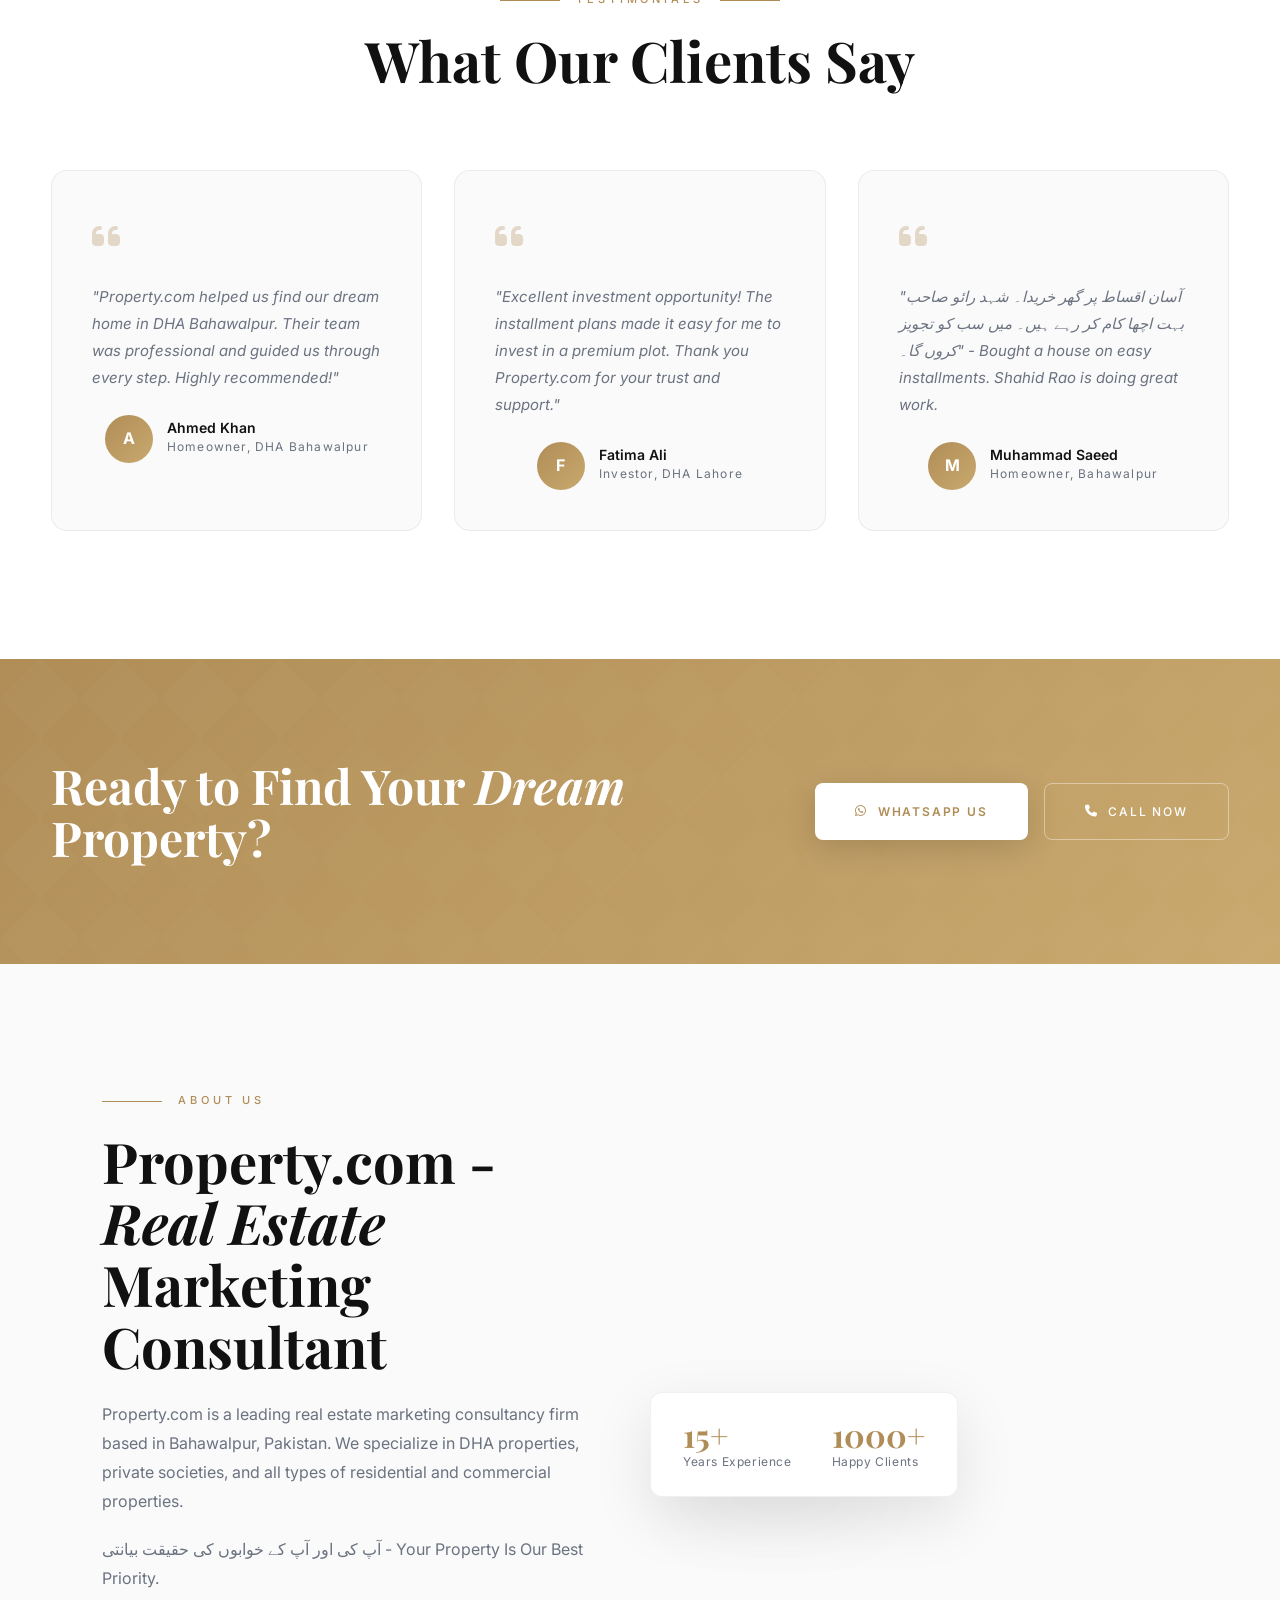
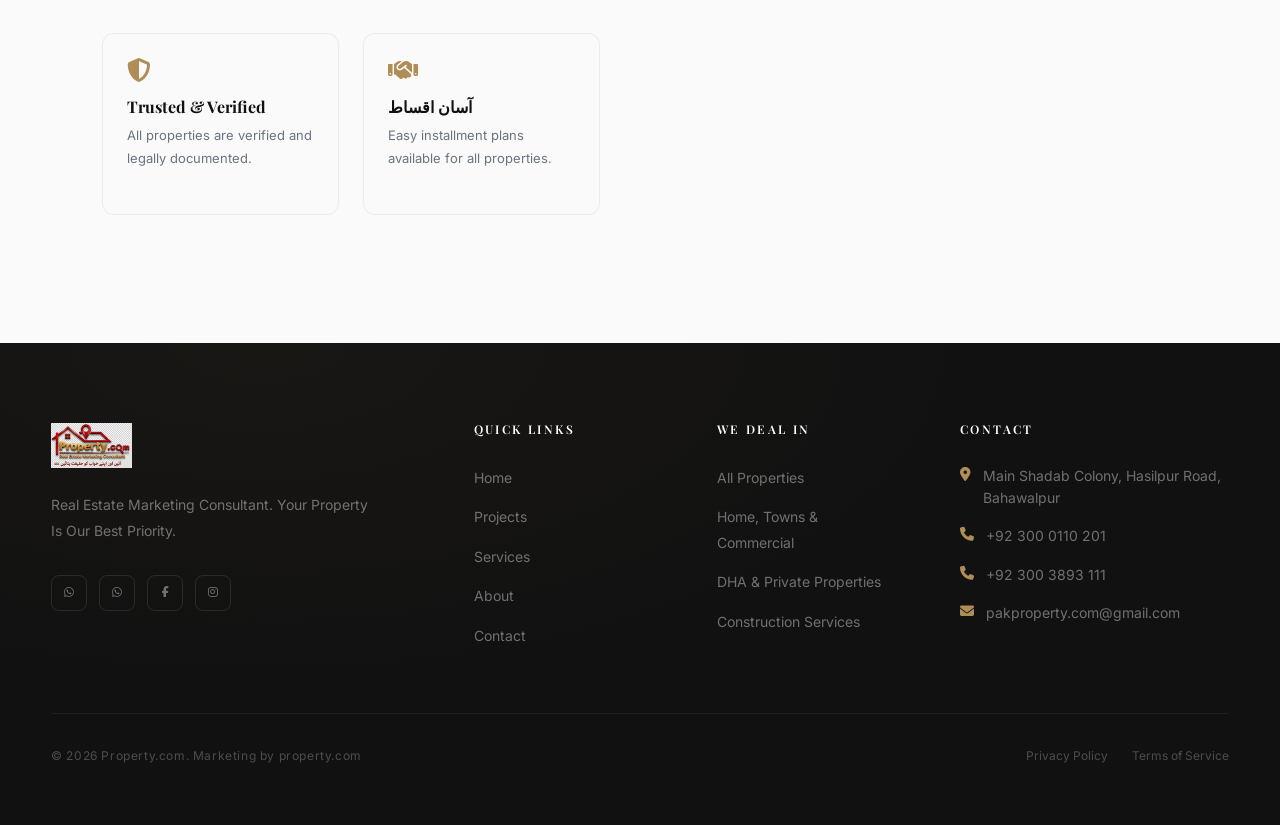
==== commit 99c78e0d: "Fix logo filename to Logo.jpg" ====
--- a/index.html
+++ b/index.html
@@ -535,7 +535,7 @@
     <nav class="navbar" id="navbar">
         <div class="nav-container">
             <a href="index.html" class="logo">
-                <img src="https://i.ibb.co/bgp8FKPJ/Gemini-Generated-Image-7xvyf17xvyf17xvy.jpg" alt="Property.com Logo">
+                <img src="Logo.jpg" alt="Property.com Logo">
             </a>
             <button class="mobile-menu-btn" id="mobileMenuBtn">
                 <i class="fas fa-bars"></i>
@@ -896,7 +896,7 @@
         <div class="footer-content">
             <div class="footer-grid">
                 <div class="footer-brand">
-                    <a href="index.html" class="footer-logo"><img src="https://i.ibb.co/bgp8FKPJ/Gemini-Generated-Image-7xvyf17xvyf17xvy.jpg" alt="Property.com Logo" style="height:45px;"></a>
+                    <a href="index.html" class="footer-logo"><img src="Logo.jpg" alt="Property.com Logo" style="height:45px;"></a>
                     <p>Real Estate Marketing Consultant. Your Property Is Our Best Priority.</p>
                     <div class="footer-social">
                         <a href="https://wa.me/923000110201" target="_blank"><i class="fab fa-whatsapp"></i></a>
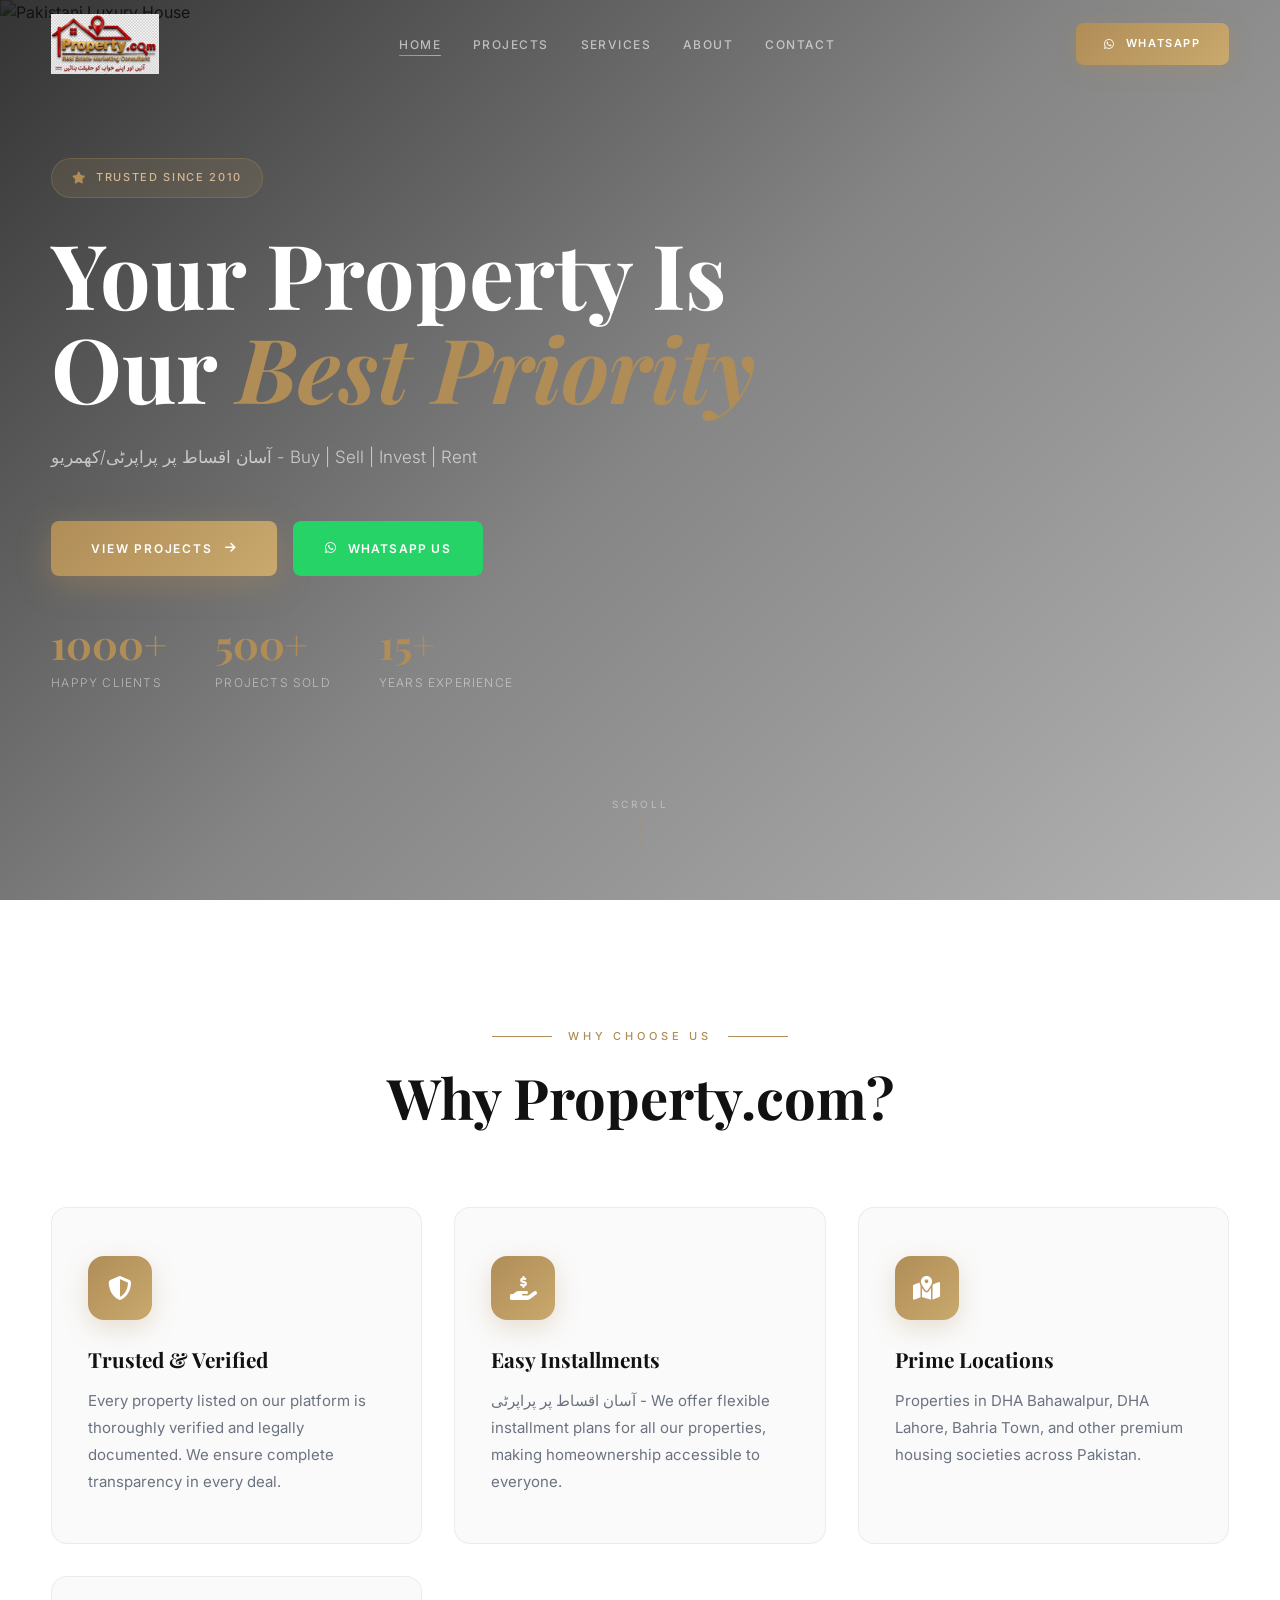
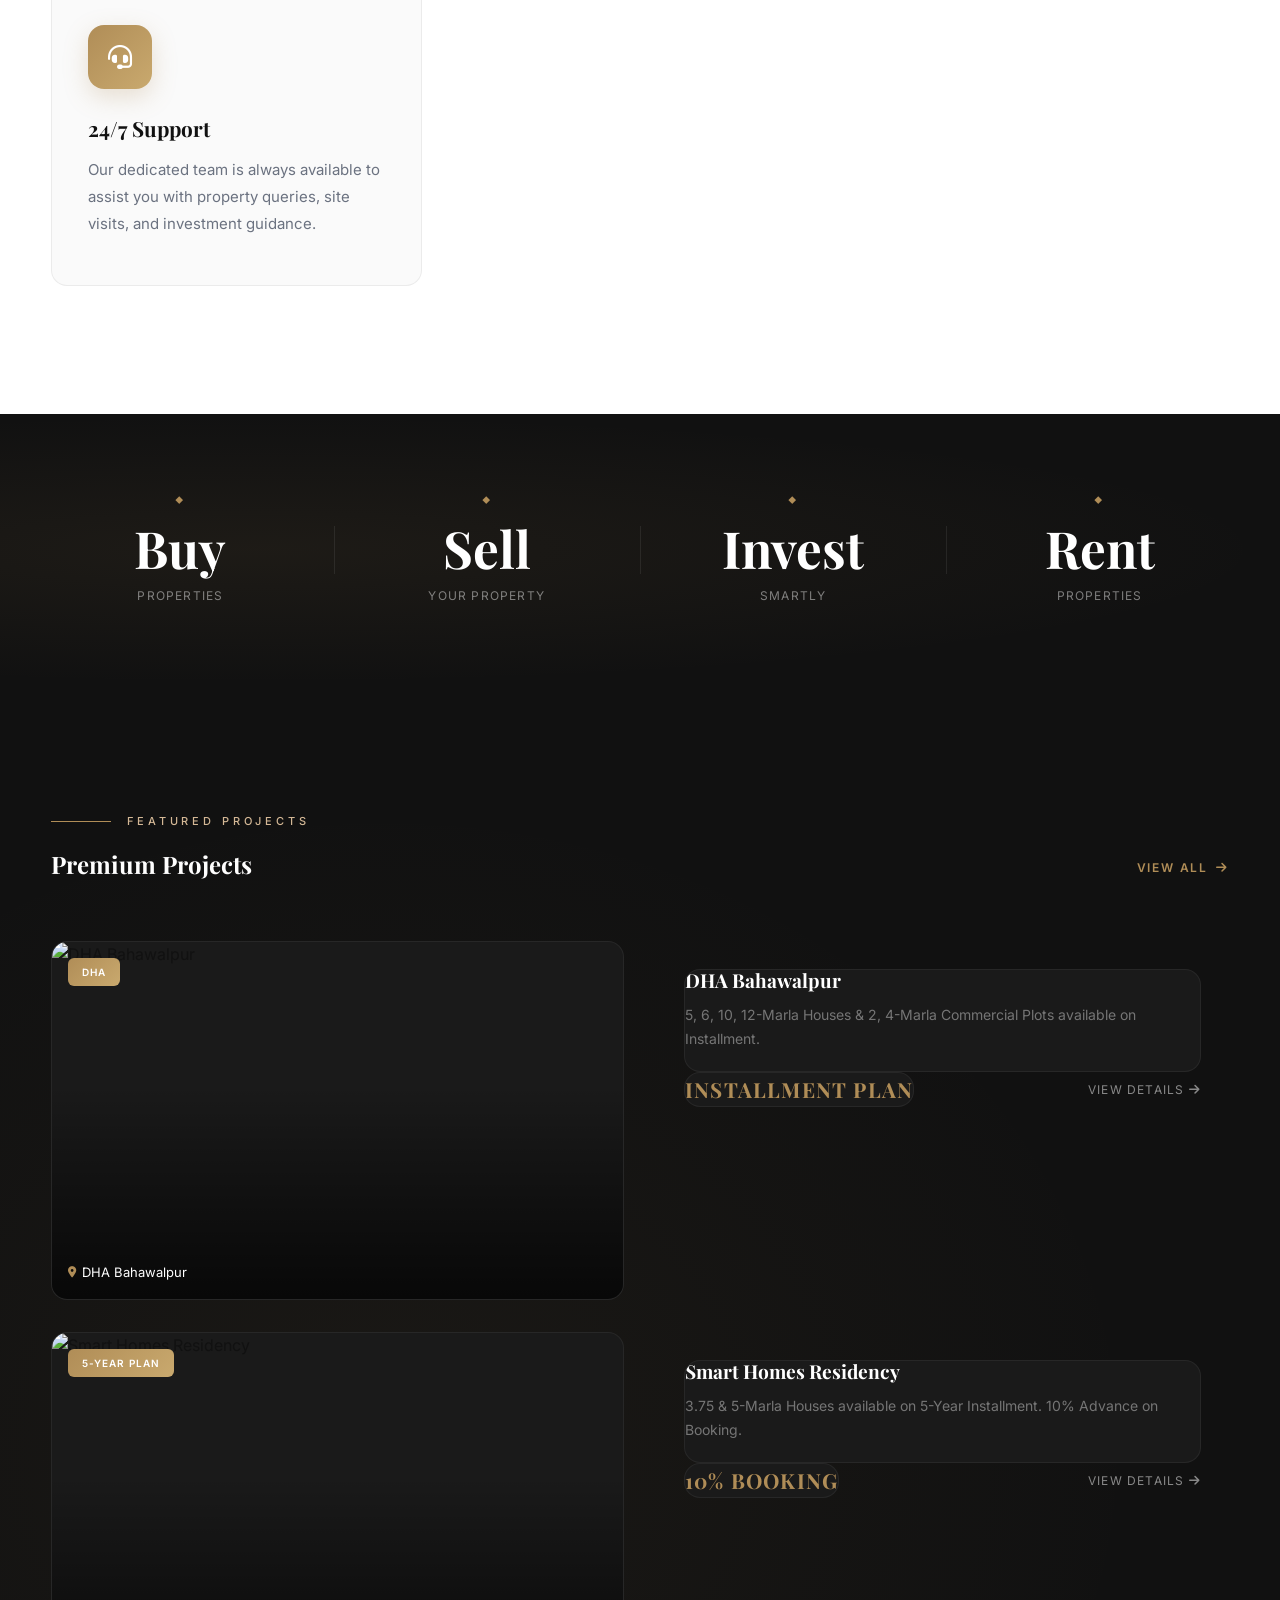
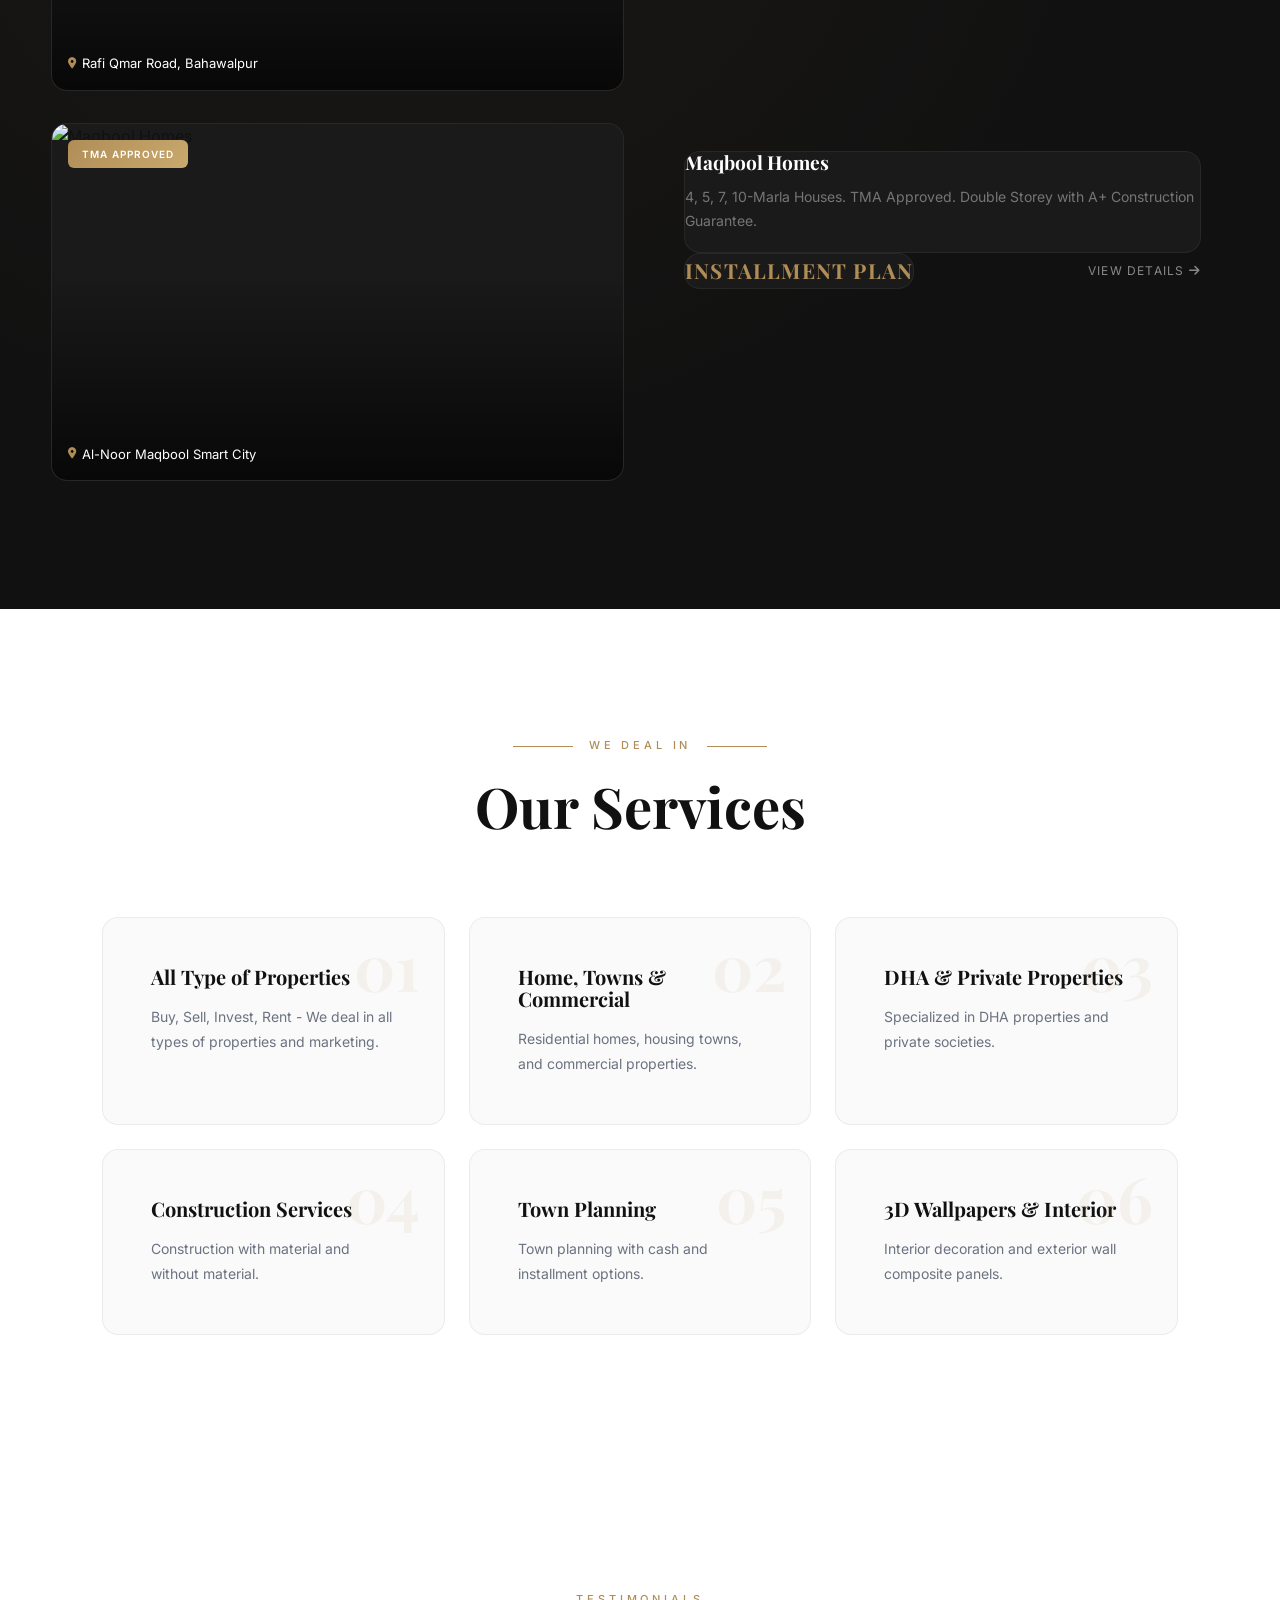
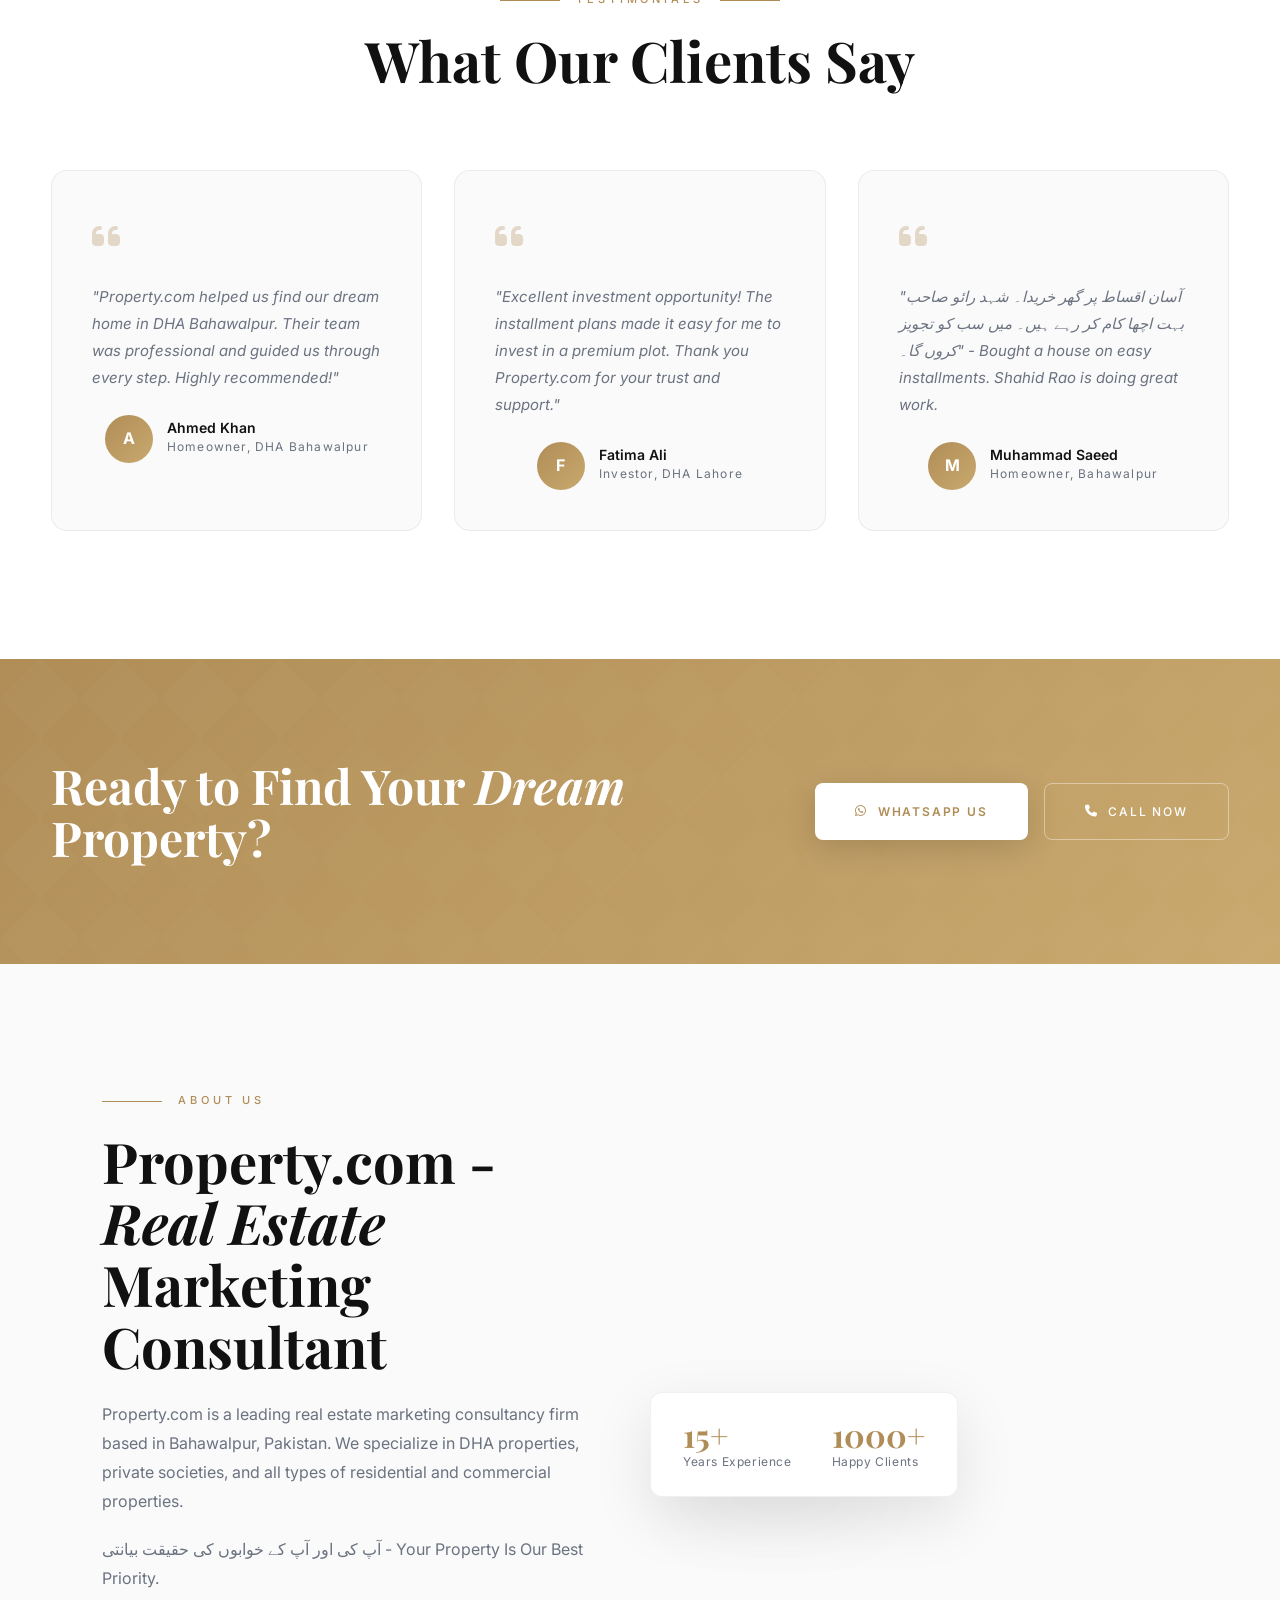
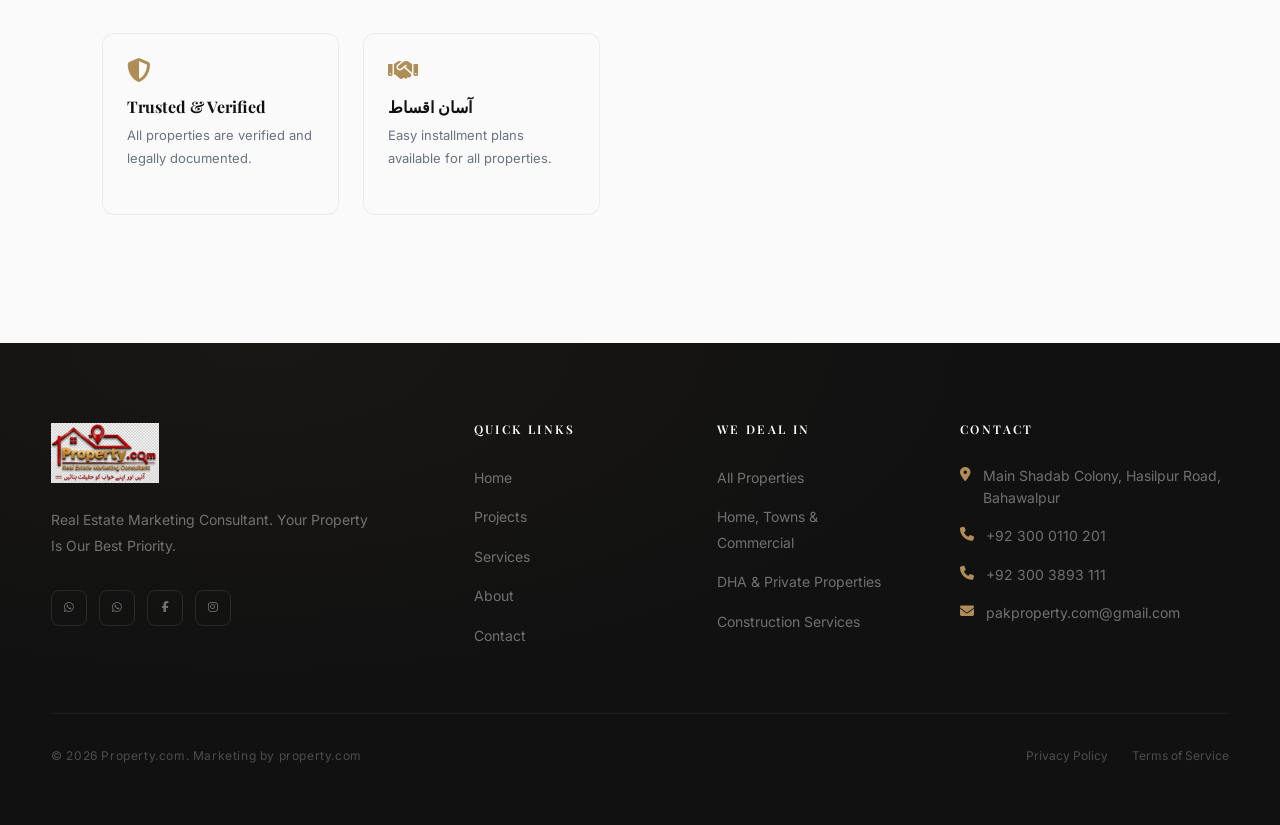
==== commit 386830ae: "Bigger logo, white header background" ====
--- a/index.html
+++ b/index.html
@@ -896,7 +896,7 @@
         <div class="footer-content">
             <div class="footer-grid">
                 <div class="footer-brand">
-                    <a href="index.html" class="footer-logo"><img src="Logo.jpg" alt="Property.com Logo" style="height:45px;"></a>
+                    <a href="index.html" class="footer-logo"><img src="Logo.jpg" alt="Property.com Logo" style="height:60px;"></a>
                     <p>Real Estate Marketing Consultant. Your Property Is Our Best Priority.</p>
                     <div class="footer-social">
                         <a href="https://wa.me/923000110201" target="_blank"><i class="fab fa-whatsapp"></i></a>
--- a/styles.css
+++ b/styles.css
@@ -191,10 +191,11 @@
 }
 
 .navbar.scrolled {
-    background: rgba(250,250,250,0.95);
+    background: #fff;
     backdrop-filter: blur(20px) saturate(180%);
     -webkit-backdrop-filter: blur(20px) saturate(180%);
     border-bottom: 1px solid var(--border);
+    box-shadow: 0 2px 20px rgba(0,0,0,0.06);
 }
 
 .nav-container {
@@ -220,13 +221,13 @@
 }
 
 .logo img {
-    height: 50px;
+    height: 60px;
     width: auto;
     transition: height 0.3s;
 }
 
 .navbar.scrolled .logo img {
-    height: 40px;
+    height: 50px;
 }
 
 .logo-icon {
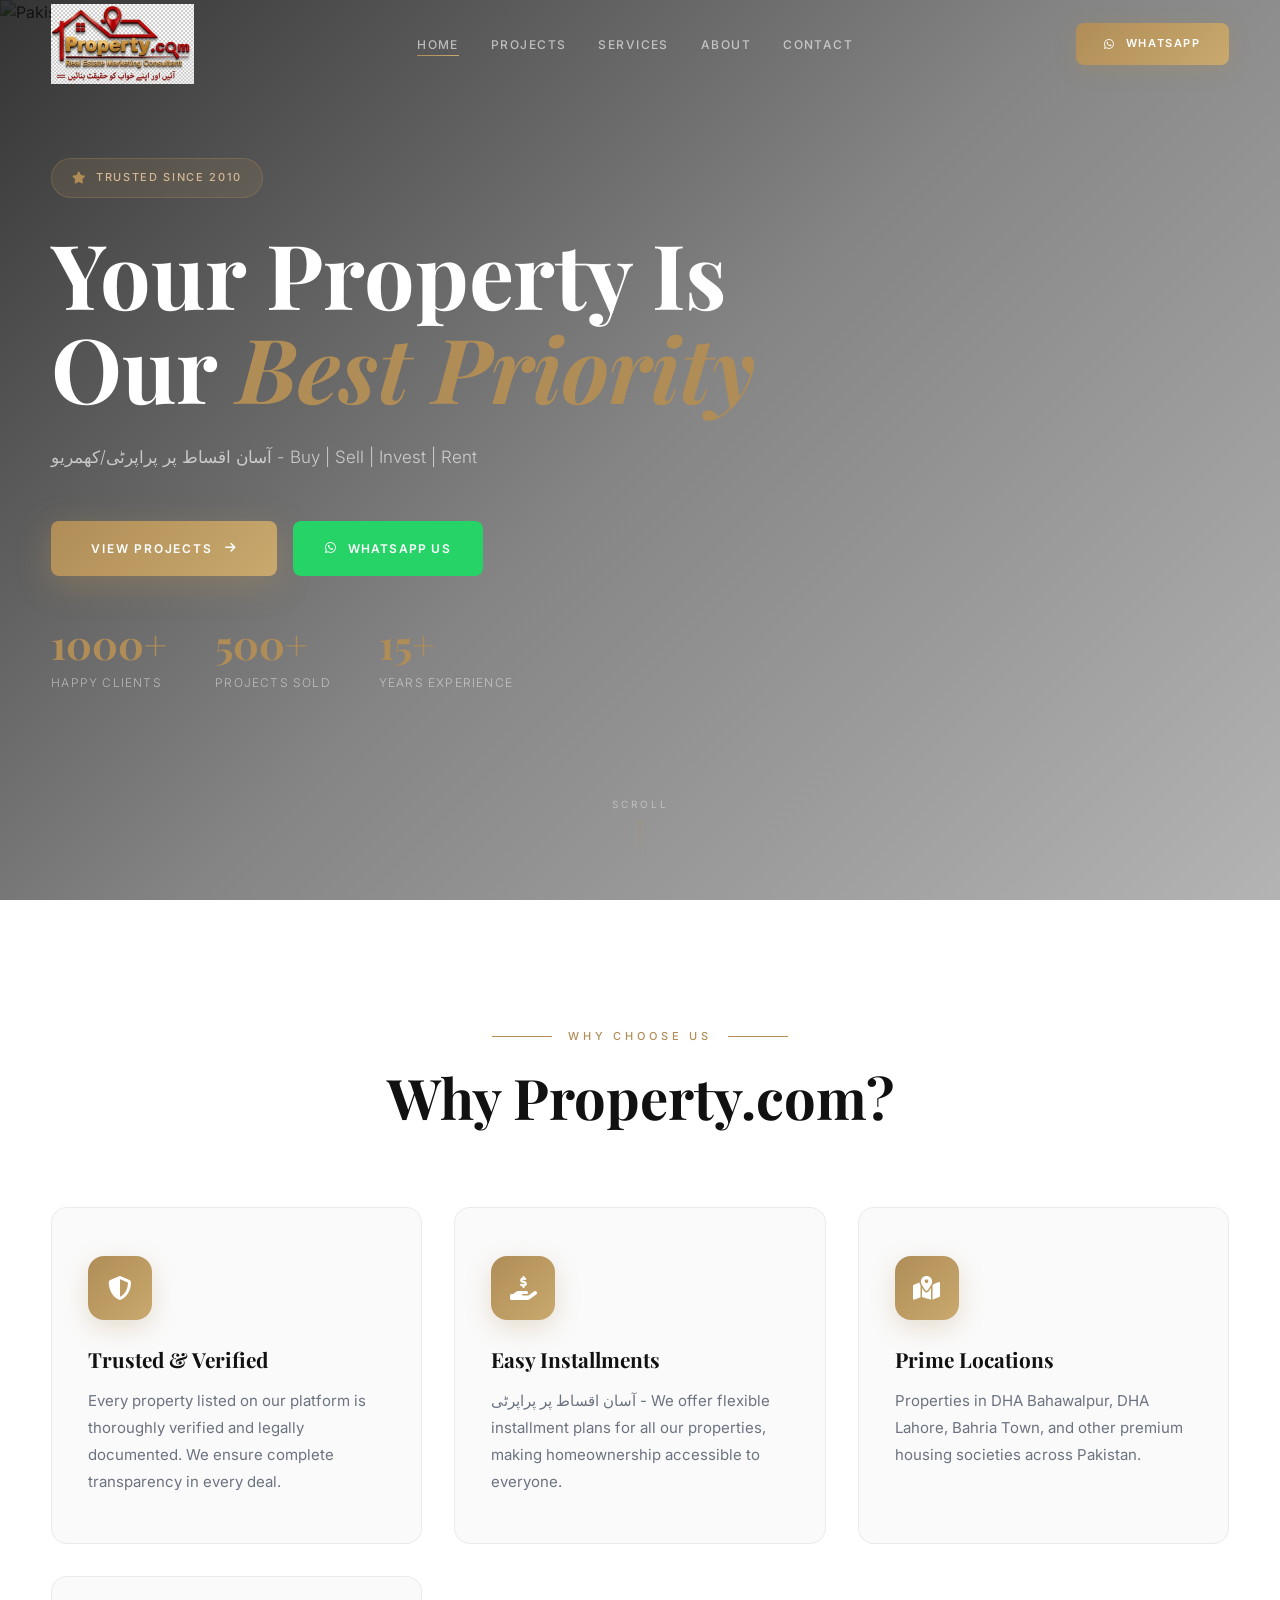
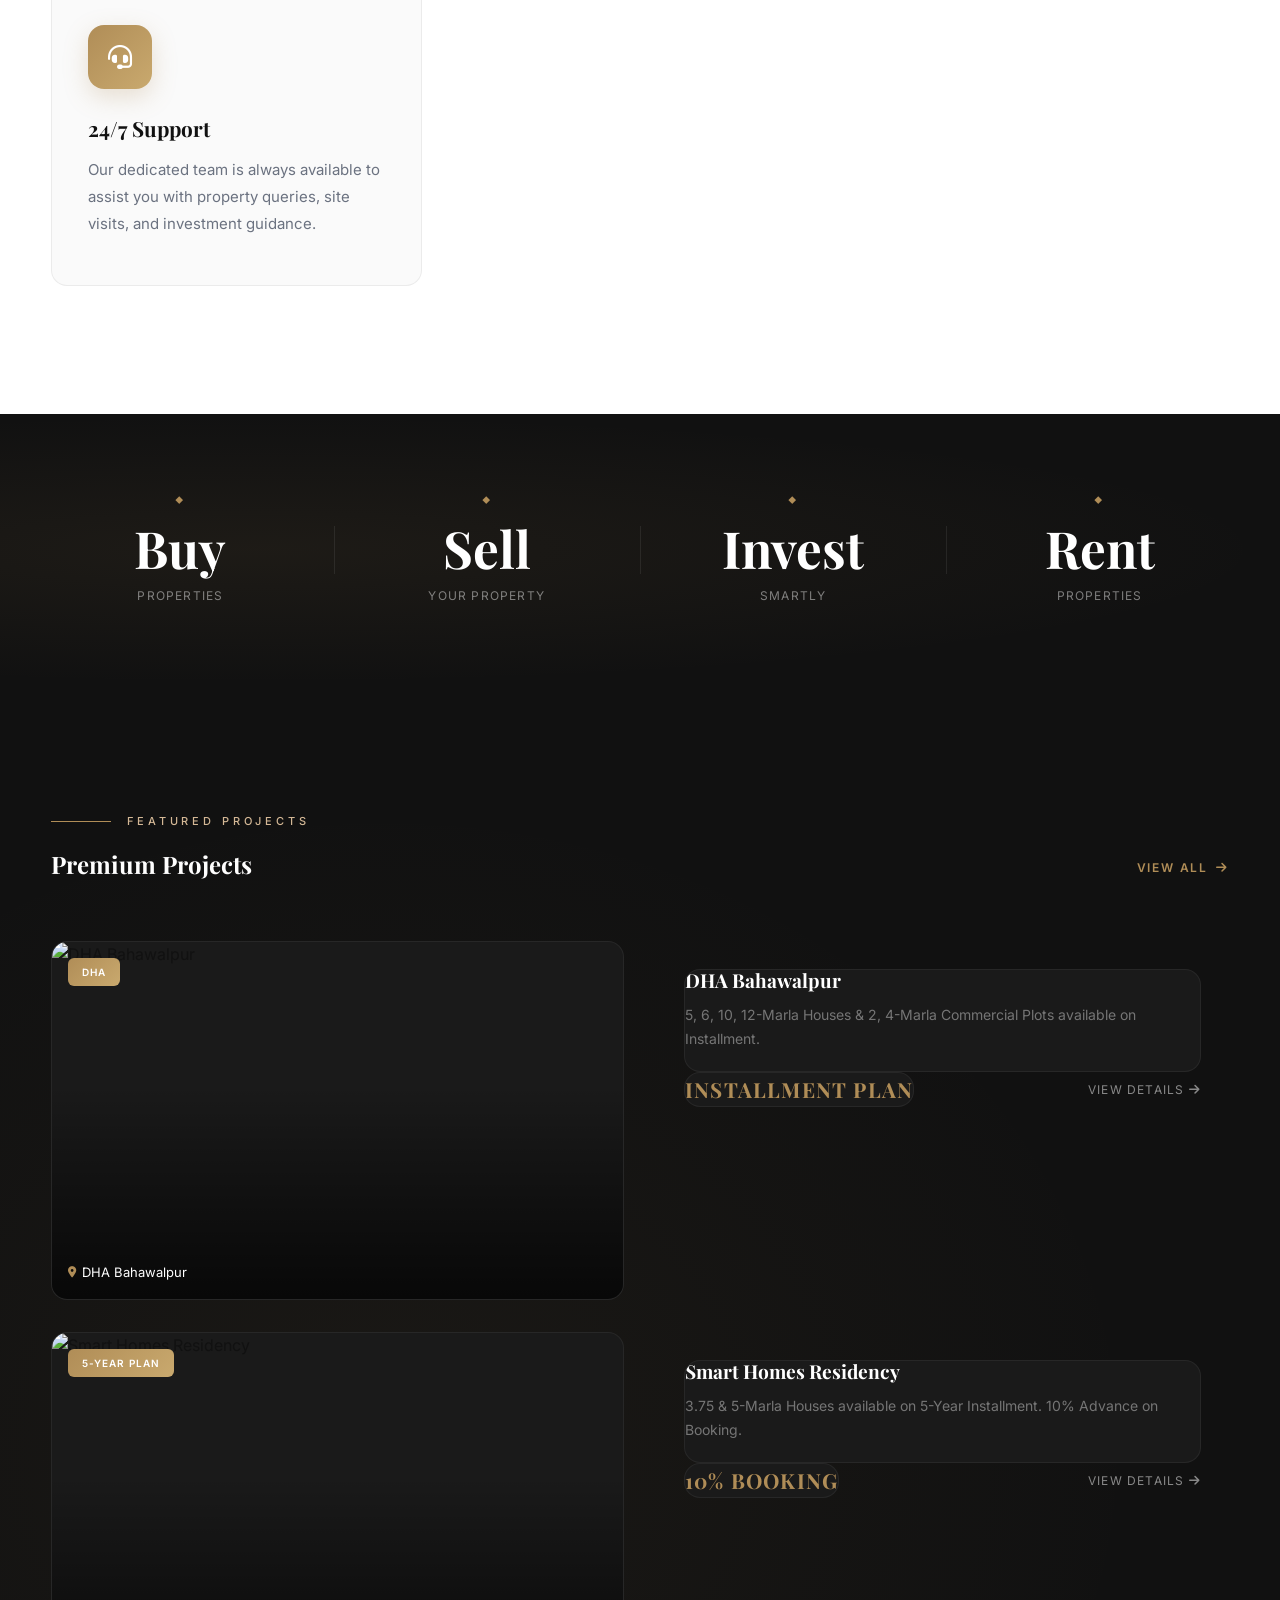
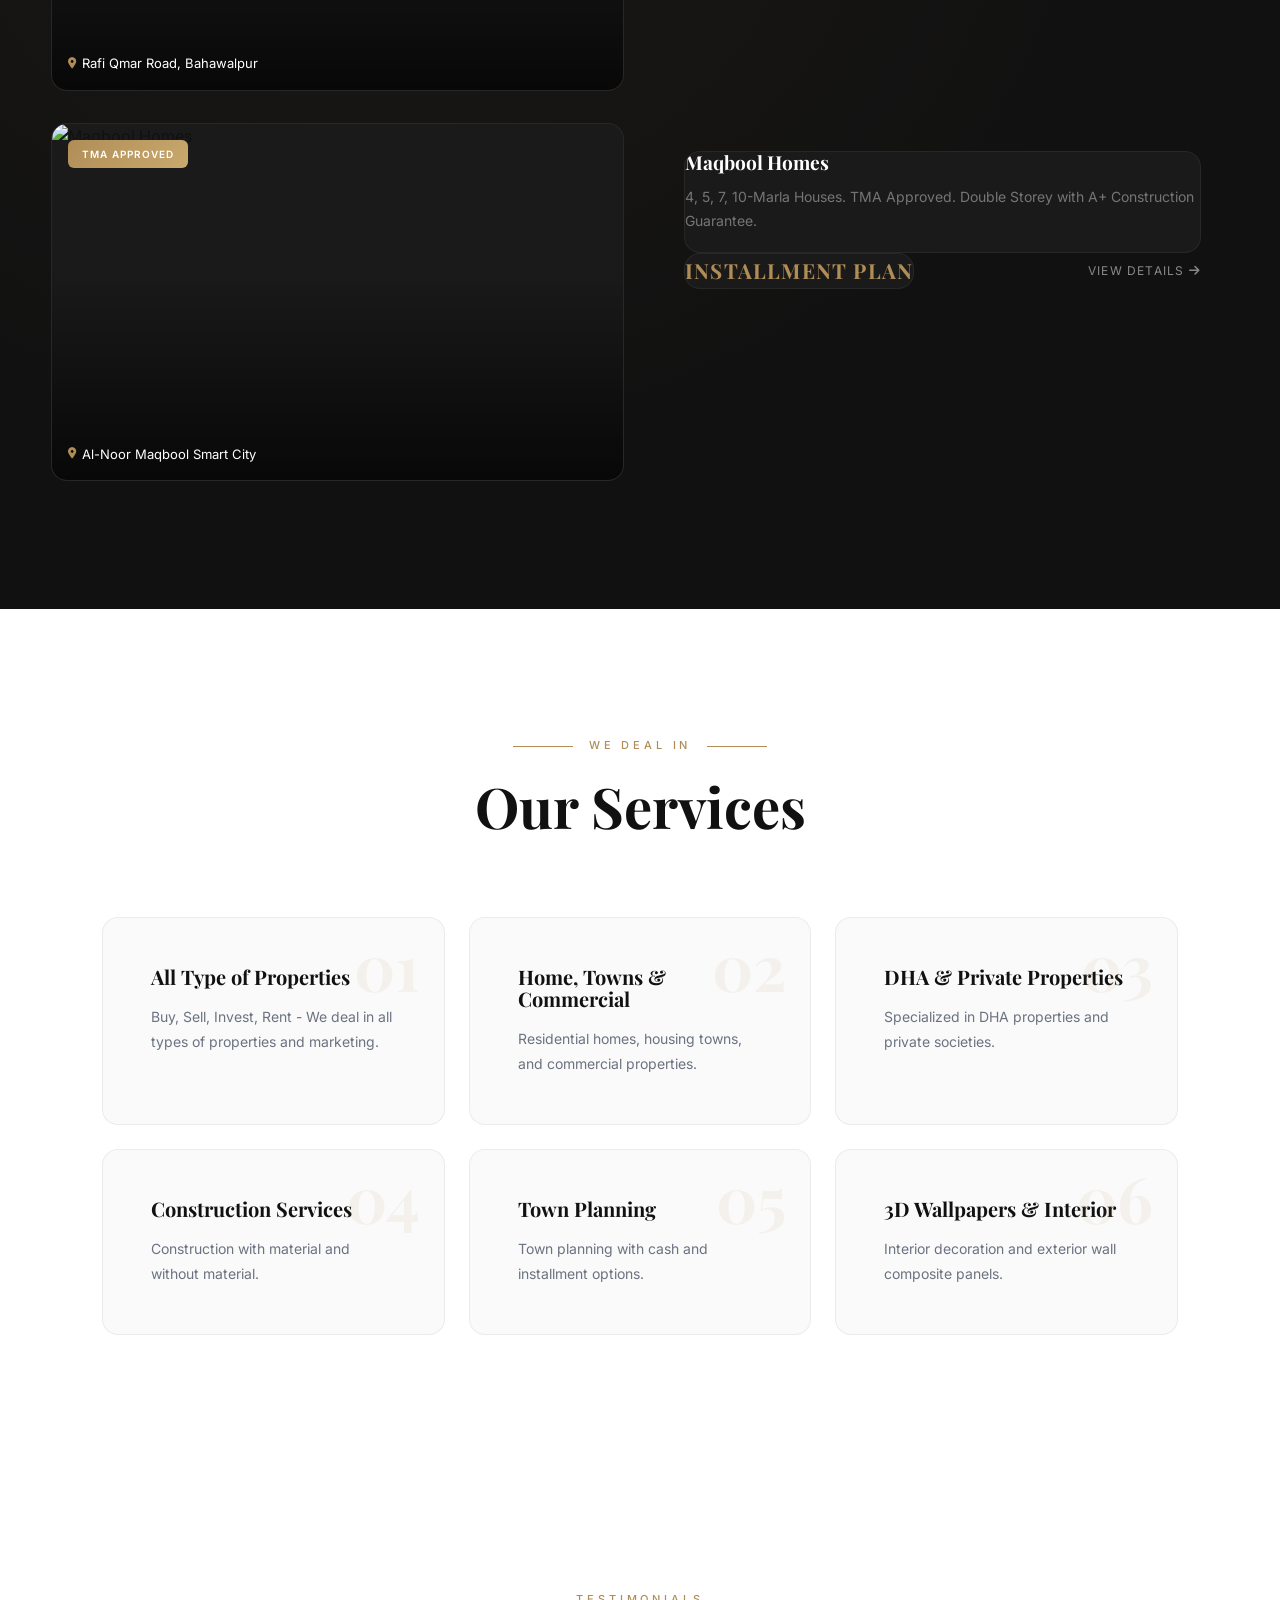
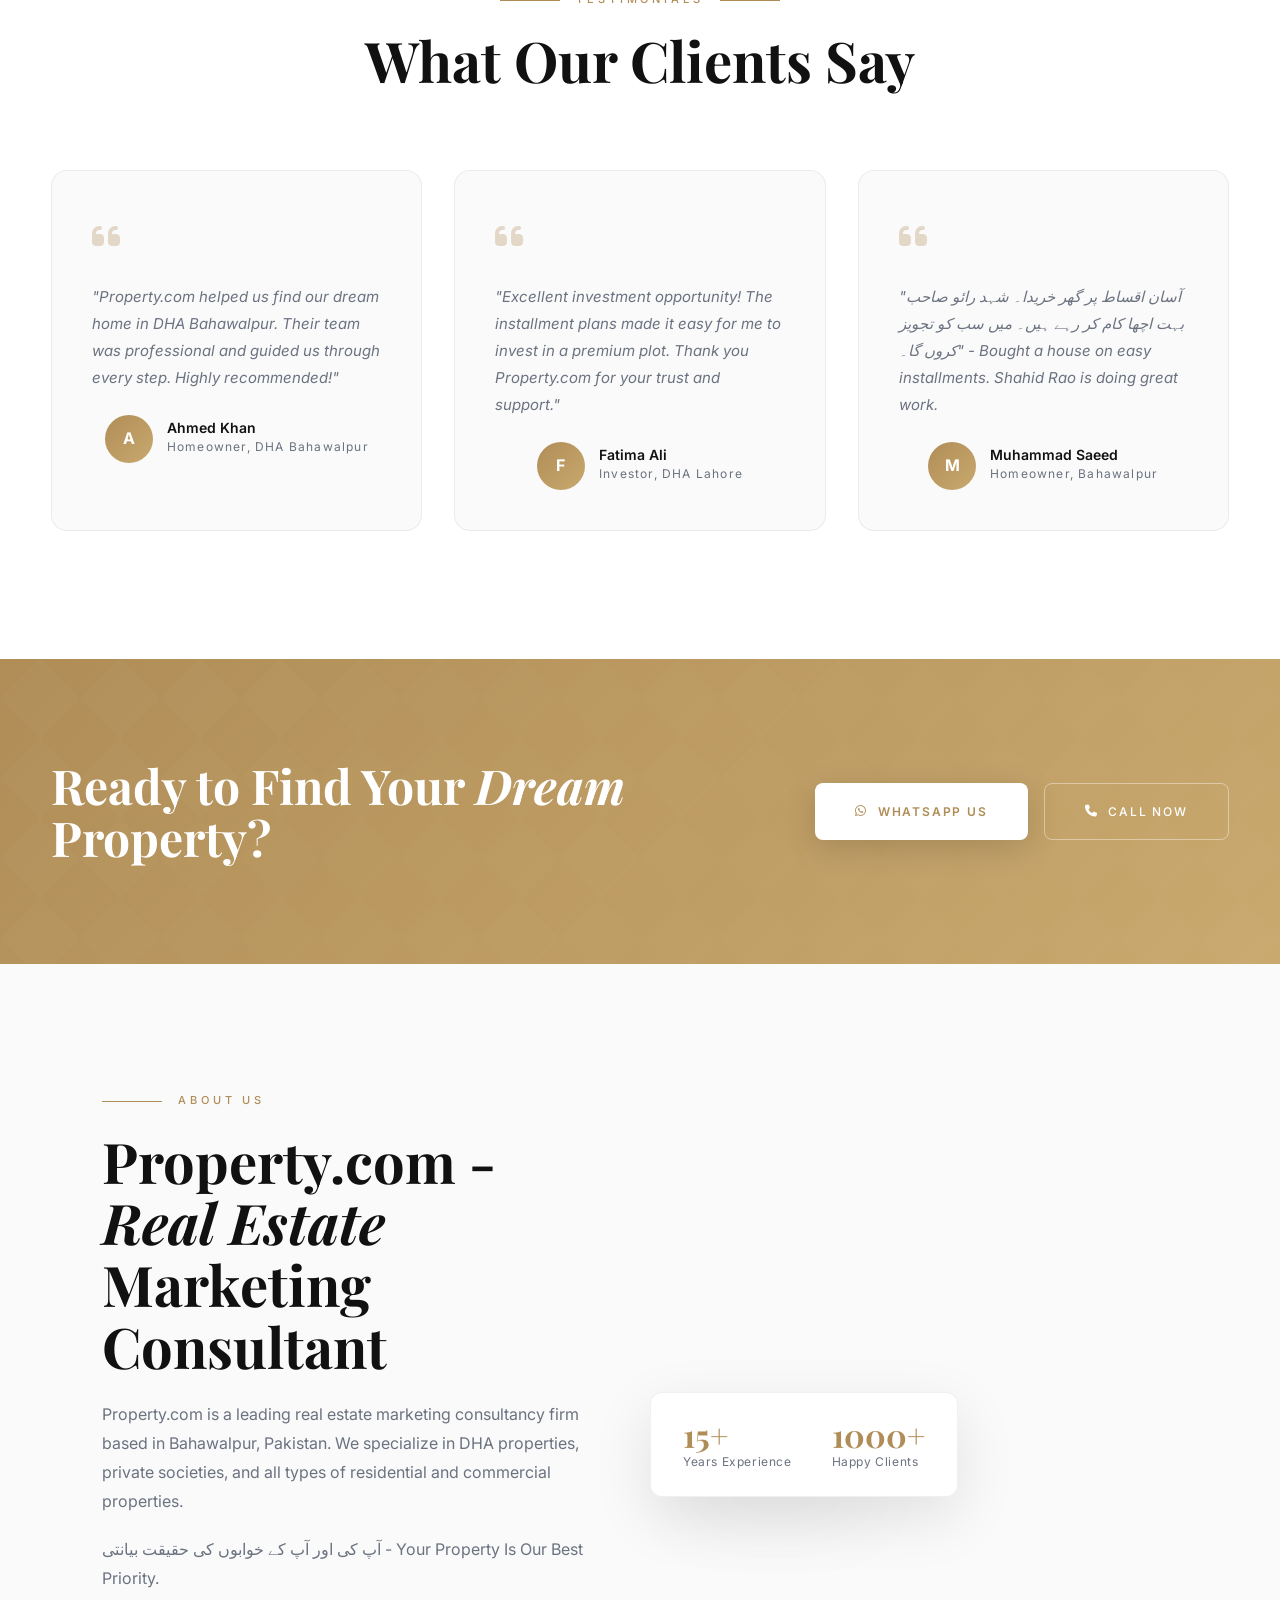
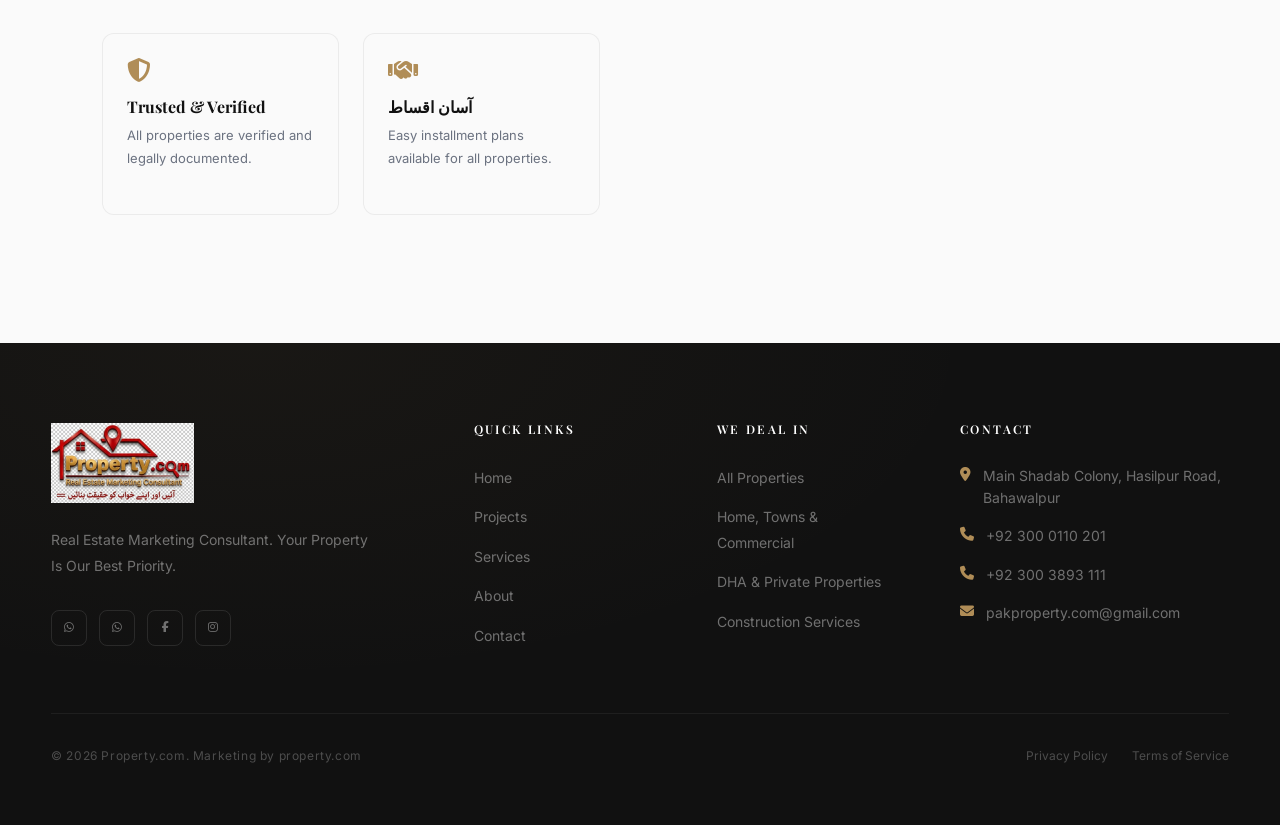
==== commit bba4e64a: "Even bigger logo 80px" ====
--- a/index.html
+++ b/index.html
@@ -896,7 +896,7 @@
         <div class="footer-content">
             <div class="footer-grid">
                 <div class="footer-brand">
-                    <a href="index.html" class="footer-logo"><img src="Logo.jpg" alt="Property.com Logo" style="height:60px;"></a>
+                    <a href="index.html" class="footer-logo"><img src="Logo.jpg" alt="Property.com Logo" style="height:80px;"></a>
                     <p>Real Estate Marketing Consultant. Your Property Is Our Best Priority.</p>
                     <div class="footer-social">
                         <a href="https://wa.me/923000110201" target="_blank"><i class="fab fa-whatsapp"></i></a>
--- a/styles.css
+++ b/styles.css
@@ -221,13 +221,13 @@
 }
 
 .logo img {
-    height: 60px;
+    height: 80px;
     width: auto;
     transition: height 0.3s;
 }
 
 .navbar.scrolled .logo img {
-    height: 50px;
+    height: 65px;
 }
 
 .logo-icon {
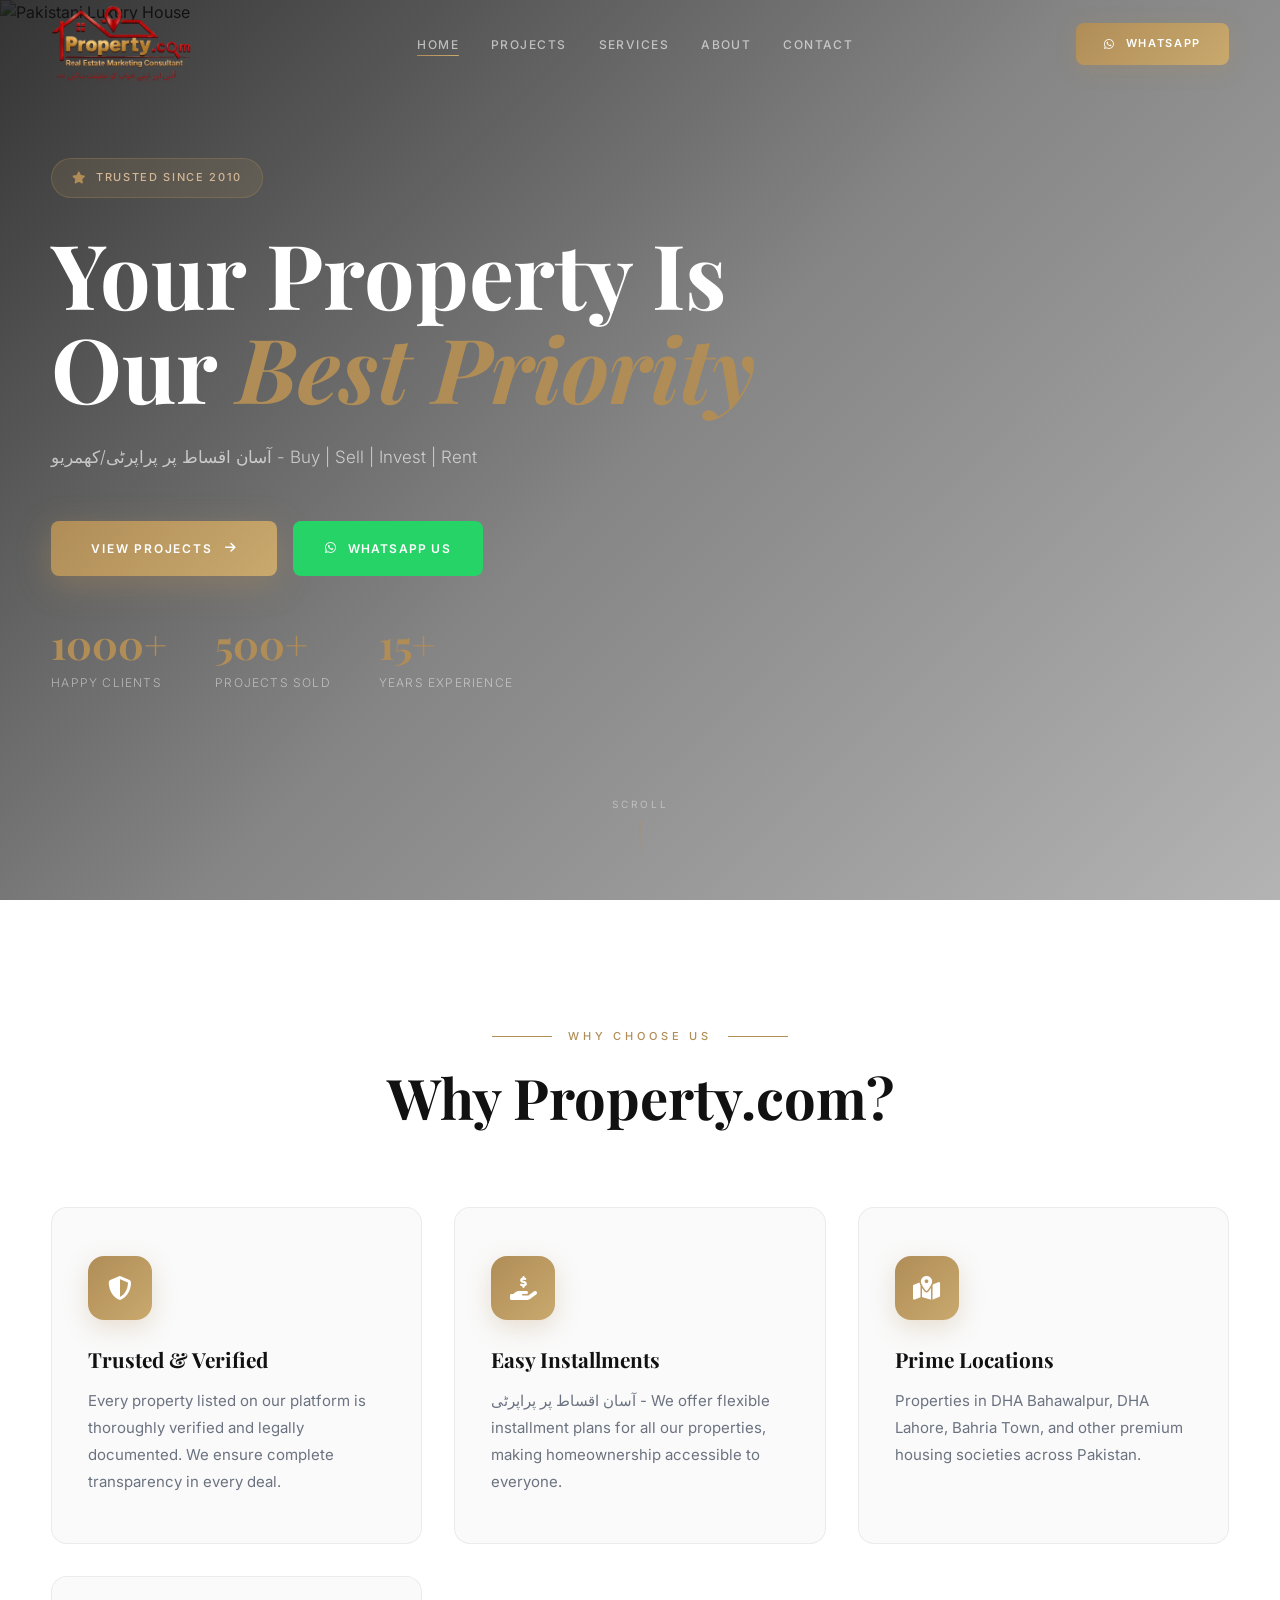
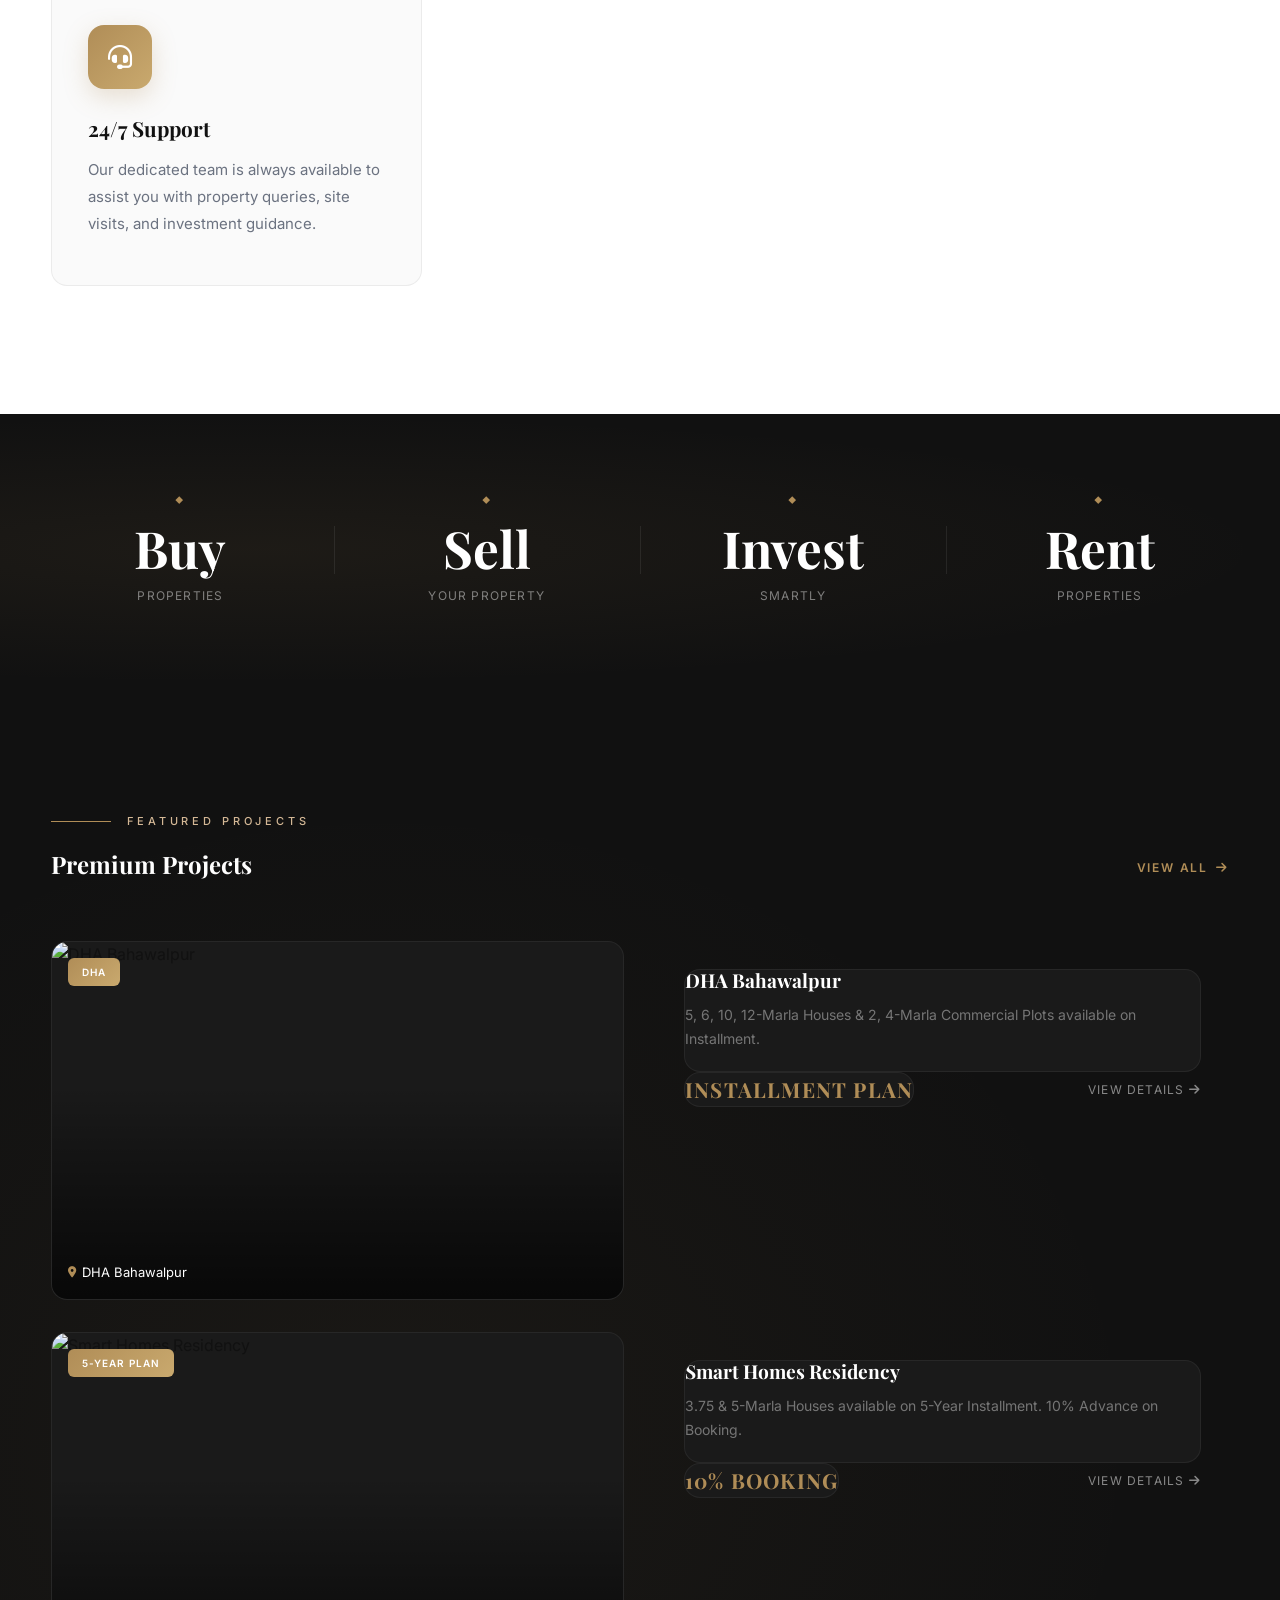
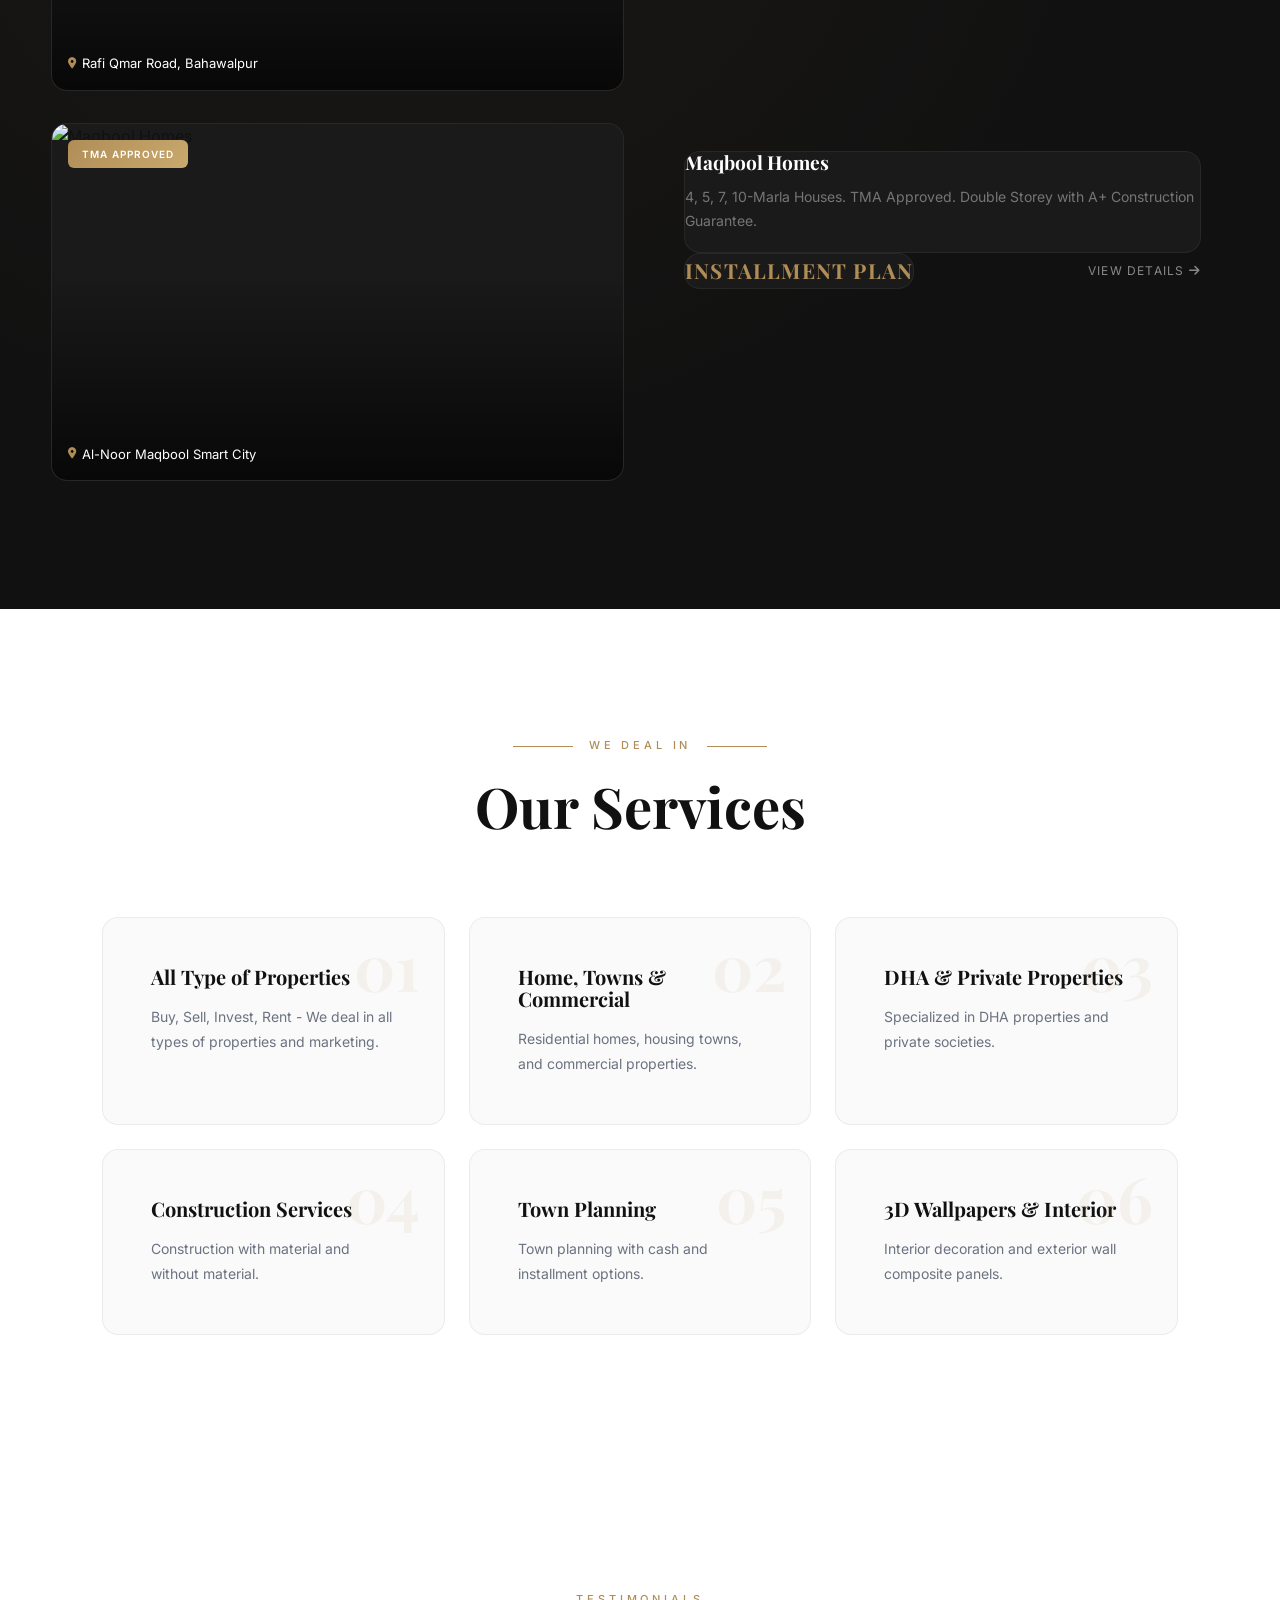
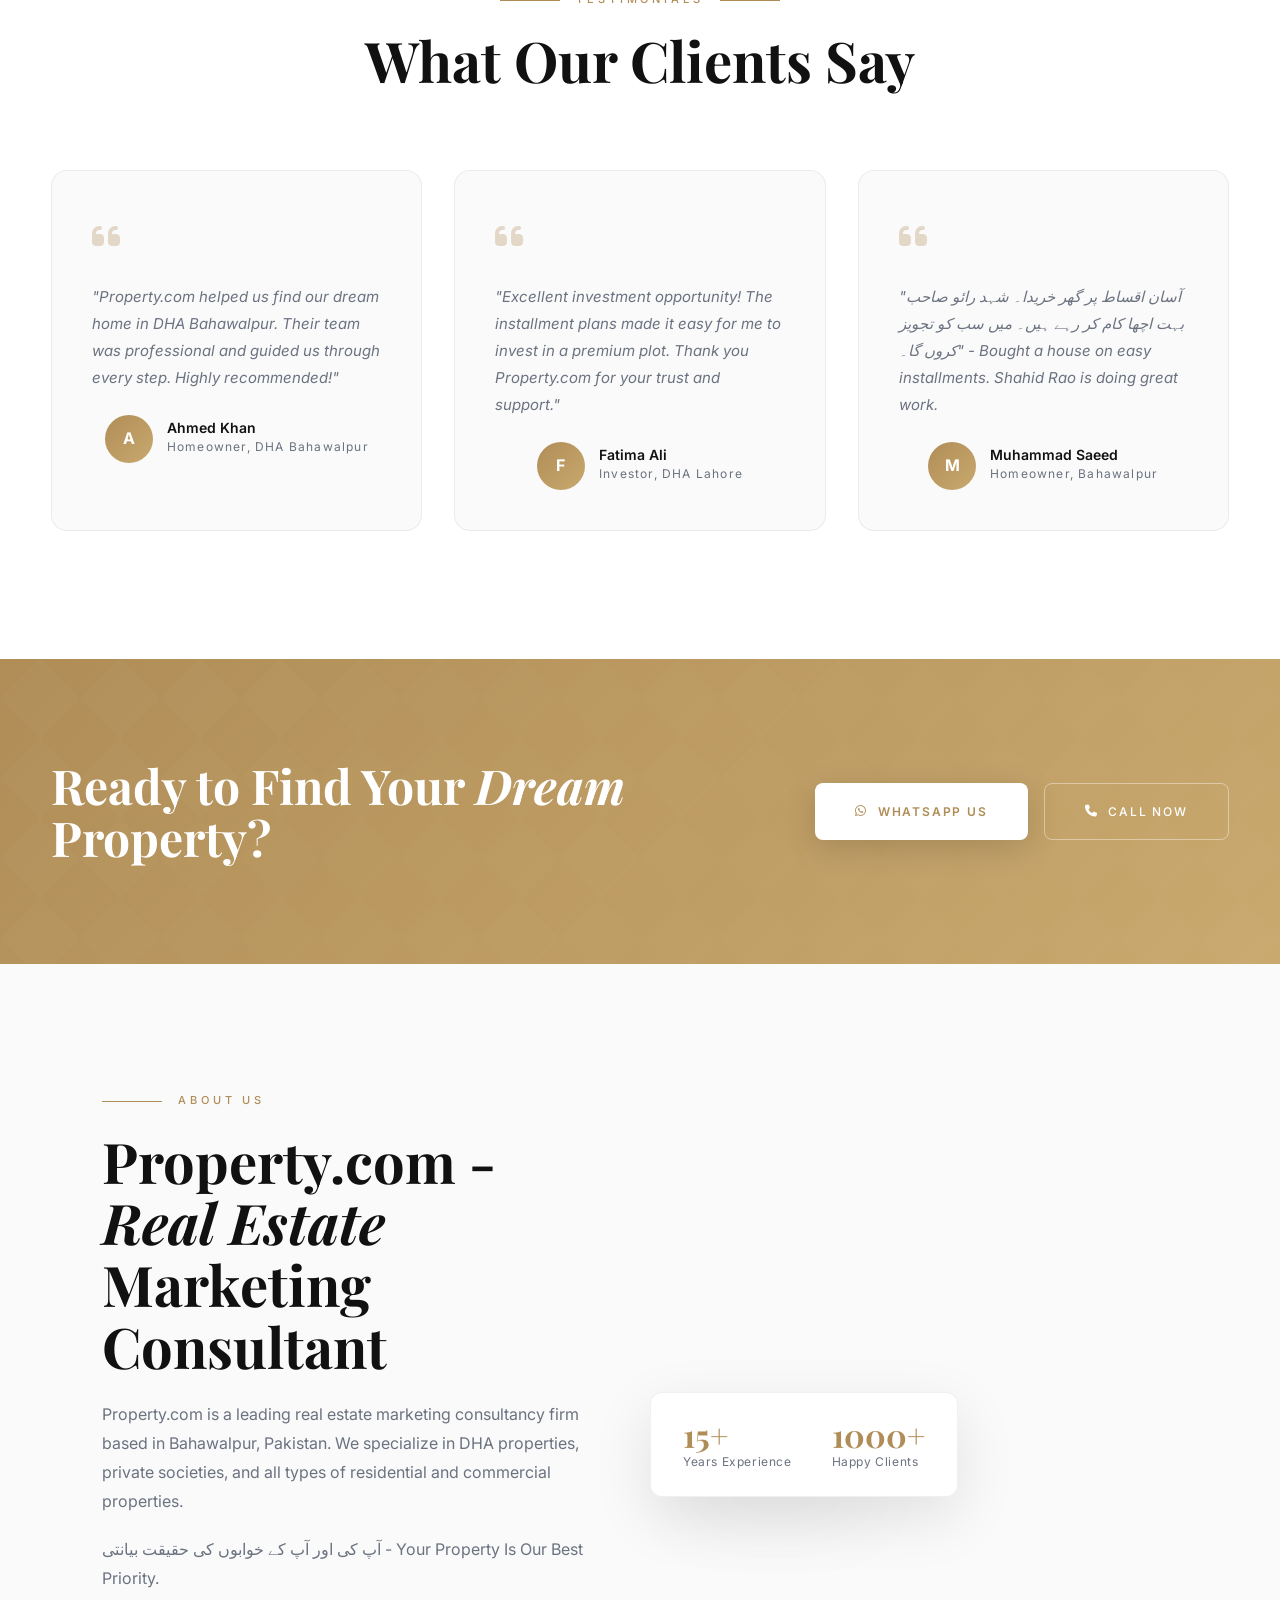
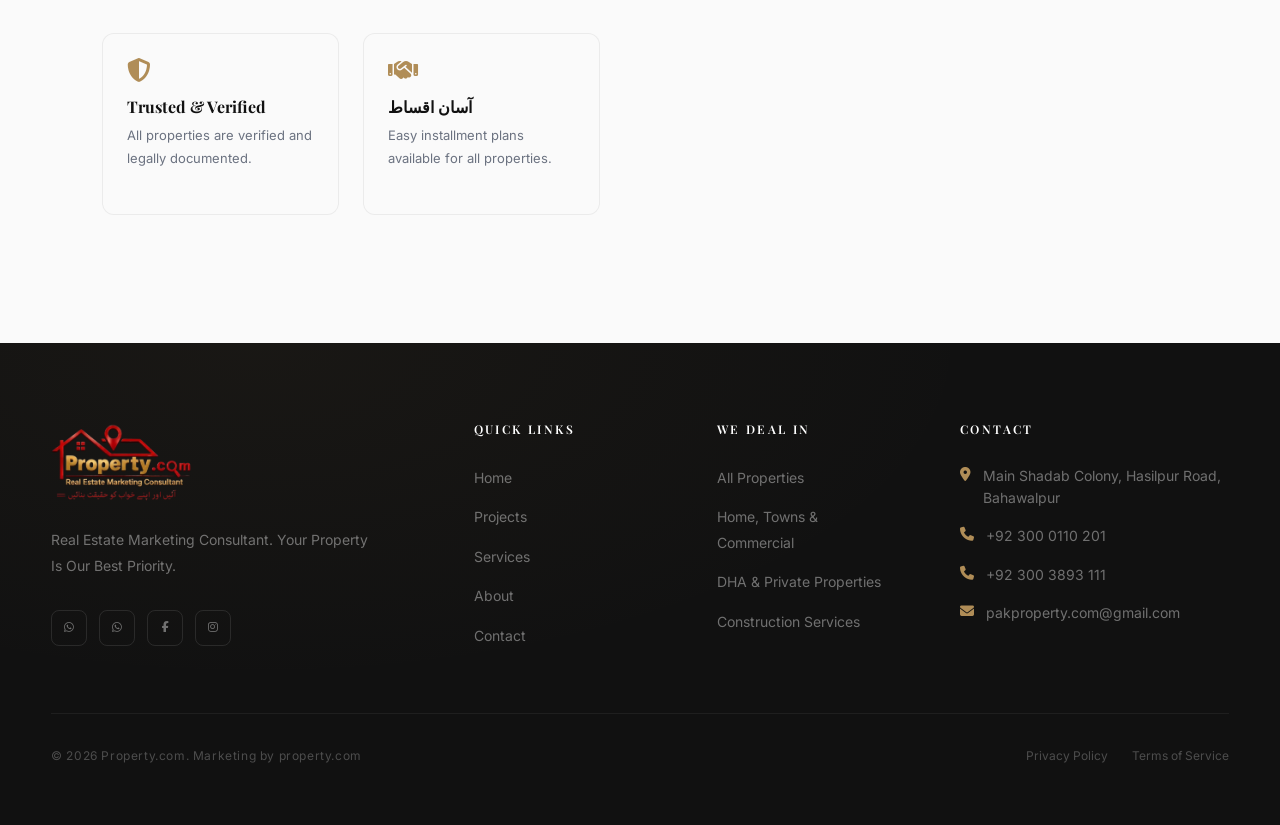
==== commit ed021b5d: "Fix logo filename" ====
--- a/index.html
+++ b/index.html
@@ -535,7 +535,7 @@
     <nav class="navbar" id="navbar">
         <div class="nav-container">
             <a href="index.html" class="logo">
-                <img src="Logo.jpg" alt="Property.com Logo">
+                <img src="Logo-removebg-preview.png" alt="Property.com Logo">
             </a>
             <button class="mobile-menu-btn" id="mobileMenuBtn">
                 <i class="fas fa-bars"></i>
@@ -896,7 +896,7 @@
         <div class="footer-content">
             <div class="footer-grid">
                 <div class="footer-brand">
-                    <a href="index.html" class="footer-logo"><img src="Logo.jpg" alt="Property.com Logo" style="height:80px;"></a>
+                    <a href="index.html" class="footer-logo"><img src="Logo-removebg-preview.png" alt="Property.com Logo" style="height:80px;"></a>
                     <p>Real Estate Marketing Consultant. Your Property Is Our Best Priority.</p>
                     <div class="footer-social">
                         <a href="https://wa.me/923000110201" target="_blank"><i class="fab fa-whatsapp"></i></a>
